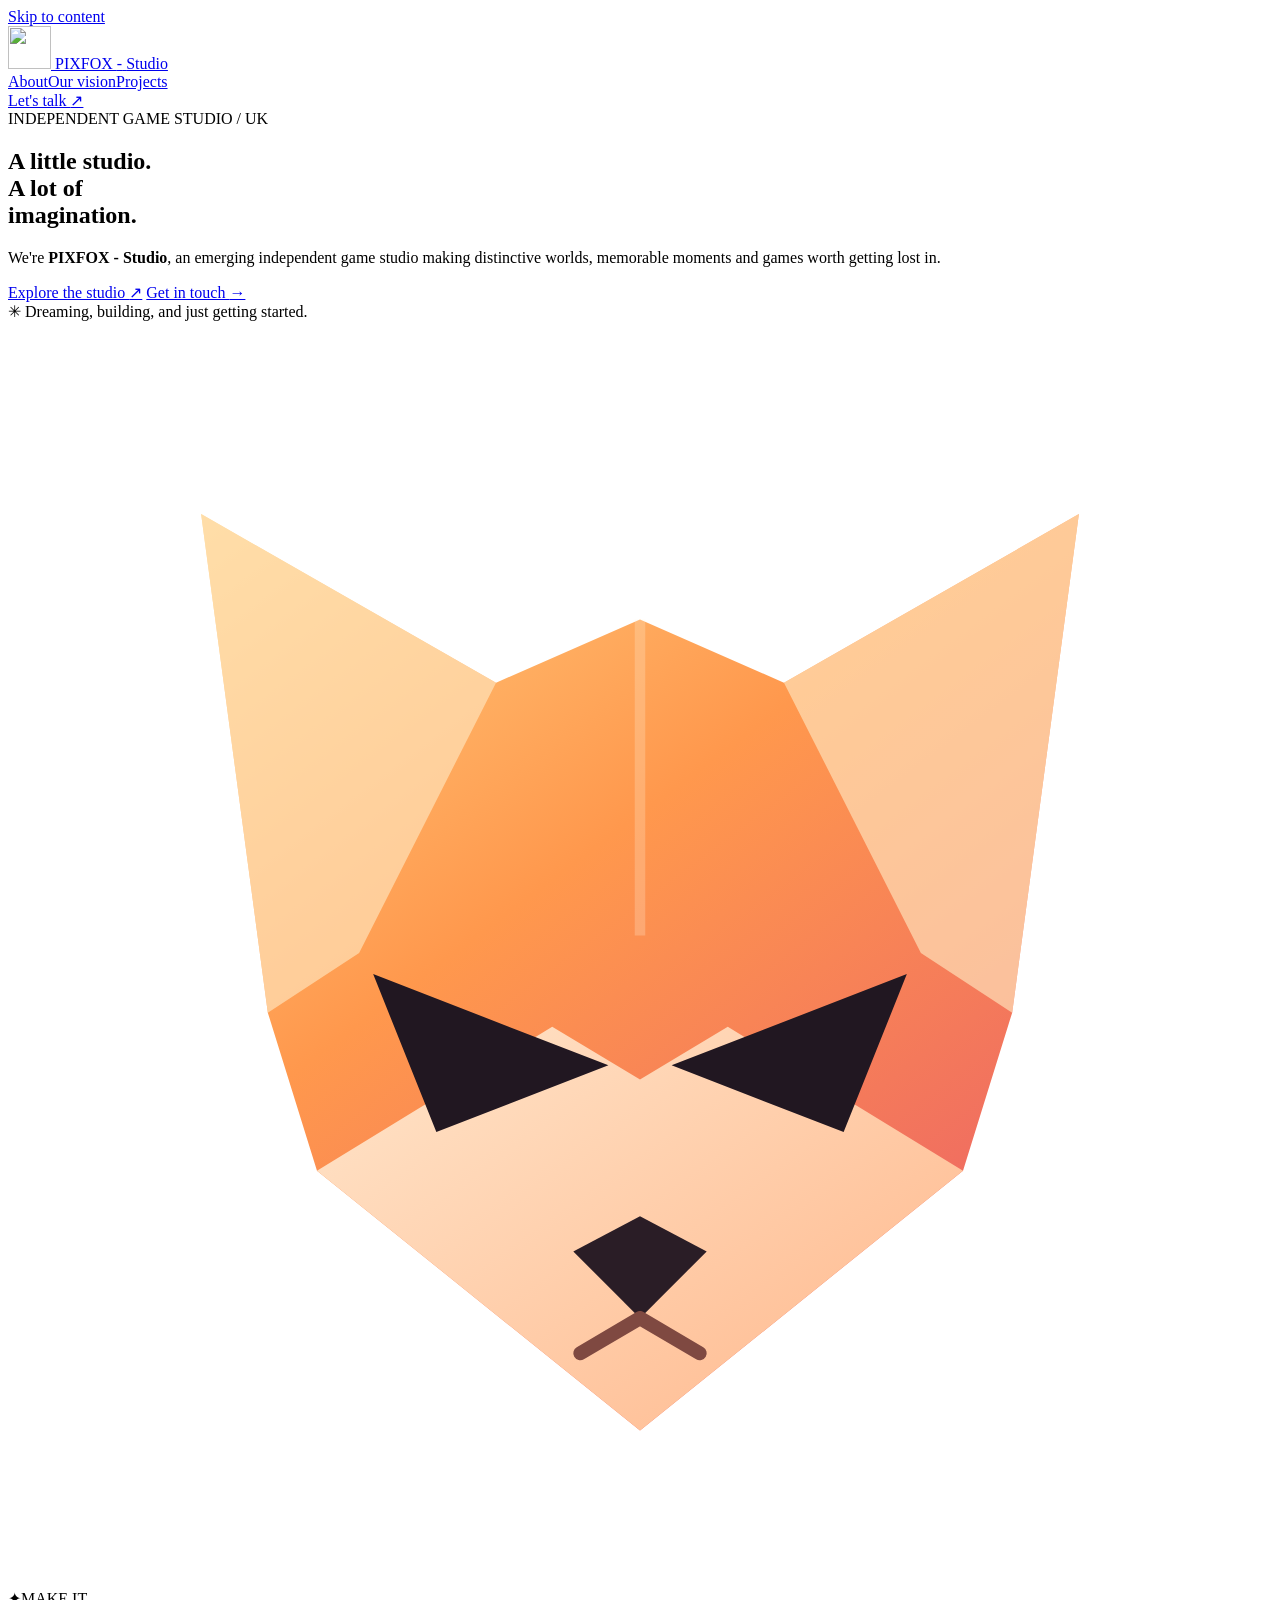
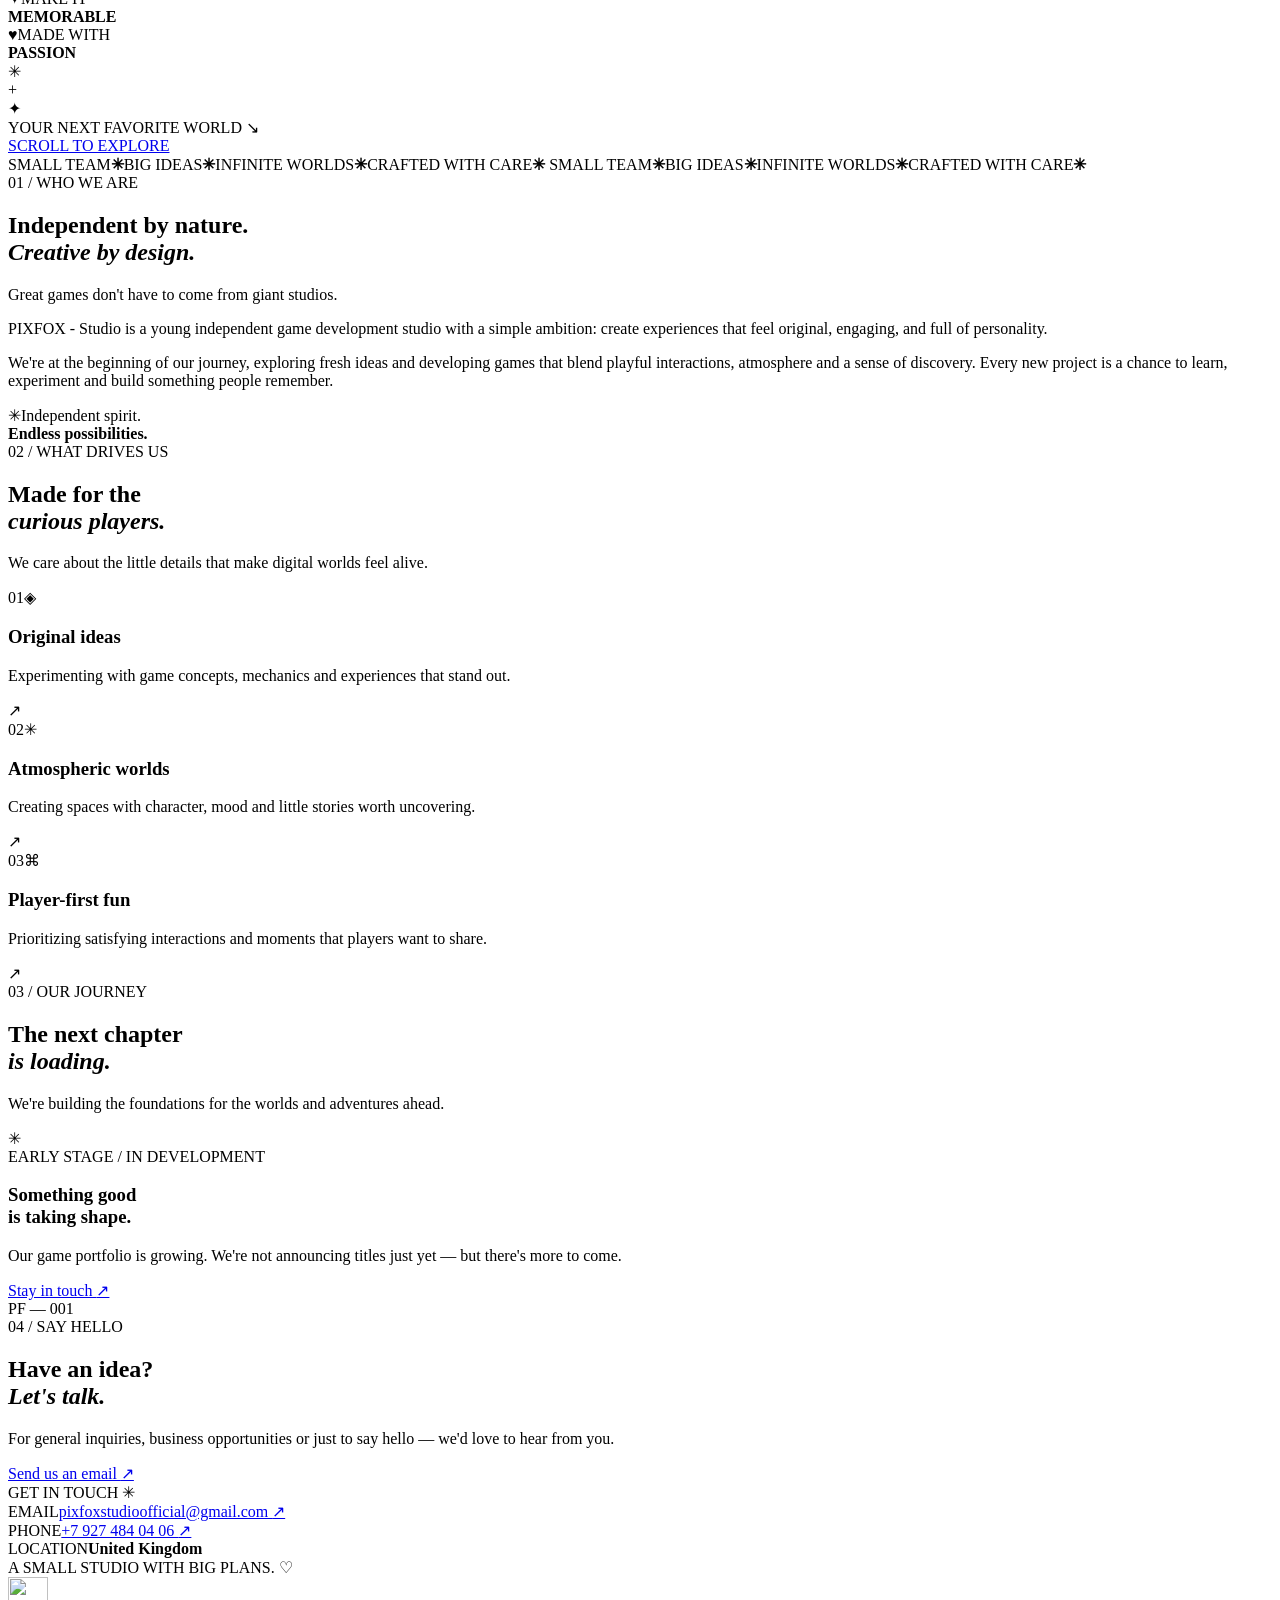
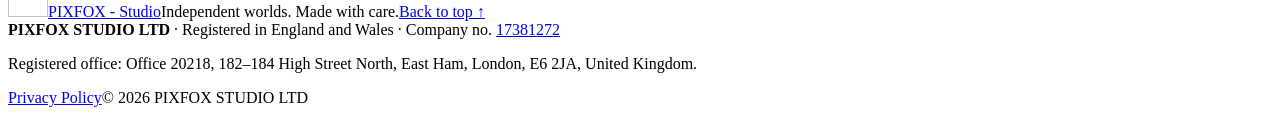
==== index.html @ 29742c7a "feat: bootstrap PIXFOX - Studio landing page" ====
<!doctype html>
<html lang="en">
<head>
  <meta charset="UTF-8">
  <meta name="viewport" content="width=device-width, initial-scale=1">
  <meta name="theme-color" content="#101017">
  <meta name="description" content="PIXFOX - Studio is an independent game development studio building atmospheric adventures, playful mechanics and memorable worlds.">
  <meta property="og:type" content="website">
  <meta property="og:title" content="PIXFOX - Studio | Independent Game Studio">
  <meta property="og:description" content="Small studio. Bold ideas. Games made with imagination.">
  <meta property="og:image" content="https://nillfrost.github.io/pixfoxstudio/assets/og-cover.svg">
  <meta property="og:url" content="https://nillfrost.github.io/pixfoxstudio/">
  <link rel="canonical" href="https://nillfrost.github.io/pixfoxstudio/">
  <link rel="icon" type="image/svg+xml" href="assets/fox-mark.svg">
  <link rel="stylesheet" href="styles.css">
  <title>PIXFOX - Studio | Independent Game Studio</title>
  <script type="application/ld+json">{"@context":"https://schema.org","@type":"Organization","name":"PIXFOX STUDIO LTD","alternateName":"PIXFOX - Studio","url":"https://nillfrost.github.io/pixfoxstudio/","email":"pixfoxstudioofficial@gmail.com","telephone":"+79274840406","address":{"@type":"PostalAddress","streetAddress":"Office 20218, 182–184 High Street North","addressLocality":"East Ham, London","postalCode":"E6 2JA","addressCountry":"GB"}}</script>
  <script src="script.js" defer></script>
</head>
<body>
  <a class="skip-link" href="#main">Skip to content</a>
  <div class="grain" aria-hidden="true"></div>
  <header class="site-header">
    <nav class="nav container" aria-label="Main navigation">
      <a class="brand" href="#home" aria-label="PIXFOX - Studio home">
        <img src="assets/fox-mark.svg" alt="" width="43" height="43">
        <span>PIXFOX <span class="brand-dash">-</span> <span class="brand-light">Studio</span></span>
      </a>
      <div class="nav-links">
        <a href="#about">About</a><a href="#what-we-do">Our vision</a><a href="#projects">Projects</a>
      </div>
      <a class="nav-contact" href="#contact">Let's talk <span aria-hidden="true">↗</span></a>
    </nav>
  </header>
  <main id="main">
    <section class="hero section container" id="home" aria-labelledby="hero-title">
      <div class="hero-copy">
        <div class="eyebrow"><span class="status-dot"></span> INDEPENDENT GAME STUDIO <span class="eyebrow-divider">/</span> UK</div>
        <h1 id="hero-title">A little studio.<br><span class="hero-accent">A lot of</span><br><span class="outline-word">imagination.</span></h1>
        <p class="hero-lead">We're <strong>PIXFOX - Studio</strong>, an emerging independent game studio making distinctive worlds, memorable moments and games worth getting lost in.</p>
        <div class="hero-actions">
          <a class="button button-primary" href="#about">Explore the studio <span aria-hidden="true">↗</span></a>
          <a class="button button-quiet" href="#contact">Get in touch <span aria-hidden="true">→</span></a>
        </div>
        <div class="hero-note"><span class="mini-spark">✳</span> Dreaming, building, and just getting started.</div>
      </div>
      <div class="hero-art" aria-label="Stylized illustration of a geometric fox and orbiting game elements" role="img">
        <div class="art-glow" aria-hidden="true"></div>
        <div class="orbit orbit-outer" aria-hidden="true"></div>
        <div class="orbit orbit-inner" aria-hidden="true"></div>
        <div class="fox-plate">
          <svg class="fox-hero" viewBox="0 0 360 360" fill="none" xmlns="http://www.w3.org/2000/svg" aria-hidden="true">
            <defs><linearGradient id="foxGradient" x1="78" y1="30" x2="291" y2="315" gradientUnits="userSpaceOnUse"><stop stop-color="#FFD383"/><stop offset=".42" stop-color="#FF984D"/><stop offset="1" stop-color="#E95A69"/></linearGradient><linearGradient id="innerFox" x1="130" y1="155" x2="243" y2="314" gradientUnits="userSpaceOnUse"><stop stop-color="#FFE8CE"/><stop offset="1" stop-color="#FFBB91"/></linearGradient></defs>
            <path d="M55 55 139 103 180 85 221 103 305 55 286 197 272 242 180 316 88 242 74 197 55 55Z" fill="url(#foxGradient)"/>
            <path d="m55 55 84 48-39 77-26 17L55 55Zm250 0-84 48 39 77 26 17 19-142Z" fill="#FFE4BC" fill-opacity=".67"/>
            <path d="m88 242 67-41 25 15 25-15 67 41-92 74-92-74Z" fill="url(#innerFox)"/>
            <path d="m104 186 67 26-49 19-18-45Zm152 0-67 26 49 19 18-45Z" fill="#211721"/>
            <path d="m161 265 19-10 19 10-19 19-19-19Z" fill="#2A1D26"/>
            <path d="m180 284-17 10m17-10 17 10" stroke="#7F4941" stroke-width="4" stroke-linecap="round"/>
            <path d="m180 85 0 90" stroke="#FFF2DB" stroke-opacity=".24" stroke-width="3"/>
          </svg>
          <div class="plate-sheen" aria-hidden="true"></div>
        </div>
        <div class="float-chip chip-one"><span class="chip-icon">✦</span><span>MAKE IT<br><strong>MEMORABLE</strong></span></div>
        <div class="float-chip chip-two"><span class="pixel-heart">♥</span><span>MADE WITH<br><strong>PASSION</strong></span></div>
        <div class="satellite satellite-one" aria-hidden="true">✳</div>
        <div class="satellite satellite-two" aria-hidden="true">+</div>
        <div class="satellite satellite-three" aria-hidden="true">✦</div>
        <div class="art-caption">YOUR NEXT FAVORITE WORLD <span>↘</span></div>
      </div>
      <a class="scroll-cue" href="#about" aria-label="Scroll to About section"><span>SCROLL TO EXPLORE</span><span class="scroll-line"></span></a>
    </section>

    <div class="ticker" aria-hidden="true"><div class="ticker-track">
      <span>SMALL TEAM</span><b>✳</b><span>BIG IDEAS</span><b>✳</b><span>INFINITE WORLDS</span><b>✳</b><span>CRAFTED WITH CARE</span><b>✳</b>
      <span>SMALL TEAM</span><b>✳</b><span>BIG IDEAS</span><b>✳</b><span>INFINITE WORLDS</span><b>✳</b><span>CRAFTED WITH CARE</span><b>✳</b>
    </div></div>

    <section class="section about container" id="about" aria-labelledby="about-title">
      <div class="section-tag" data-reveal><span>01 / WHO WE ARE</span><i></i></div>
      <div class="about-layout">
        <h2 class="section-heading" id="about-title" data-reveal>Independent by nature.<br><em>Creative by design.</em></h2>
        <div class="about-body" data-reveal>
          <p class="lead-paragraph">Great games don't have to come from giant studios.</p>
          <p>PIXFOX - Studio is a young independent game development studio with a simple ambition: create experiences that feel original, engaging, and full of personality.</p>
          <p>We're at the beginning of our journey, exploring fresh ideas and developing games that blend playful interactions, atmosphere and a sense of discovery. Every new project is a chance to learn, experiment and build something people remember.</p>
          <div class="about-signature"><span class="signature-star">✳</span><span>Independent spirit.<br><strong>Endless possibilities.</strong></span></div>
        </div>
      </div>
    </section>

    <section class="section capabilities" id="what-we-do" aria-labelledby="capabilities-title">
      <div class="container">
        <div class="section-tag" data-reveal><span>02 / WHAT DRIVES US</span><i></i></div>
        <div class="section-intro" data-reveal><h2 class="section-heading" id="capabilities-title">Made for the<br><em>curious players.</em></h2><p>We care about the little details that make digital worlds feel alive.</p></div>
        <div class="feature-grid">
          <article class="feature-card" data-reveal><div class="feature-top"><span>01</span><span class="feature-glyph" aria-hidden="true">◈</span></div><h3>Original ideas</h3><p>Experimenting with game concepts, mechanics and experiences that stand out.</p><span class="feature-arrow" aria-hidden="true">↗</span></article>
          <article class="feature-card" data-reveal><div class="feature-top"><span>02</span><span class="feature-glyph" aria-hidden="true">✳</span></div><h3>Atmospheric worlds</h3><p>Creating spaces with character, mood and little stories worth uncovering.</p><span class="feature-arrow" aria-hidden="true">↗</span></article>
          <article class="feature-card" data-reveal><div class="feature-top"><span>03</span><span class="feature-glyph" aria-hidden="true">⌘</span></div><h3>Player-first fun</h3><p>Prioritizing satisfying interactions and moments that players want to share.</p><span class="feature-arrow" aria-hidden="true">↗</span></article>
        </div>
      </div>
    </section>

    <section class="section projects container" id="projects" aria-labelledby="projects-title">
      <div class="section-tag" data-reveal><span>03 / OUR JOURNEY</span><i></i></div>
      <div class="section-intro projects-intro" data-reveal><h2 class="section-heading" id="projects-title">The next chapter<br><em>is loading.</em></h2><p>We're building the foundations for the worlds and adventures ahead.</p></div>
      <div class="project-panel" data-reveal>
        <div class="project-background" aria-hidden="true"><span class="ring ring-a"></span><span class="ring ring-b"></span><span class="ring ring-c"></span><span class="project-star">✳</span></div>
        <div class="project-content"><span class="project-badge"><span class="status-dot"></span> EARLY STAGE / IN DEVELOPMENT</span><h3>Something good<br>is taking shape.</h3><p>Our game portfolio is growing. We're not announcing titles just yet — but there's more to come.</p><a href="mailto:pixfoxstudioofficial@gmail.com?subject=Hello%20PIXFOX%20-%20Studio">Stay in touch <span aria-hidden="true">↗</span></a></div>
        <span class="project-index">PF — 001</span>
      </div>
    </section>

    <section class="section contact-section" id="contact" aria-labelledby="contact-title">
      <div class="container contact-wrap">
        <div class="contact-copy" data-reveal><div class="section-tag"><span>04 / SAY HELLO</span><i></i></div><h2 class="section-heading" id="contact-title">Have an idea?<br><em>Let's talk.</em></h2><p>For general inquiries, business opportunities or just to say hello — we'd love to hear from you.</p><a class="button button-primary" href="mailto:pixfoxstudioofficial@gmail.com?subject=Hello%20PIXFOX%20-%20Studio">Send us an email <span aria-hidden="true">↗</span></a></div>
        <div class="contact-card" data-reveal><span class="contact-card-top">GET IN TOUCH <span>✳</span></span><div class="contact-line"><span>EMAIL</span><a href="mailto:pixfoxstudioofficial@gmail.com">pixfoxstudioofficial@gmail.com <span aria-hidden="true">↗</span></a></div><div class="contact-line"><span>PHONE</span><a href="tel:+79274840406">+7 927 484 04 06 <span aria-hidden="true">↗</span></a></div><div class="contact-line"><span>LOCATION</span><strong>United Kingdom</strong></div><div class="contact-card-bottom">A SMALL STUDIO WITH BIG PLANS. <span aria-hidden="true">♡</span></div></div>
      </div>
    </section>
  </main>
  <footer class="site-footer">
    <div class="container">
      <div class="footer-main"><a class="brand" href="#home" aria-label="PIXFOX - Studio, back to top"><img src="assets/fox-mark.svg" alt="" width="40" height="40"><span>PIXFOX <span class="brand-dash">-</span> <span class="brand-light">Studio</span></span></a><span>Independent worlds. Made with care.</span><a class="to-top" href="#home">Back to top ↑</a></div>
      <div class="footer-legal"><div><strong>PIXFOX STUDIO LTD</strong> · Registered in England and Wales · Company no. <a href="https://find-and-update.company-information.service.gov.uk/company/17381272" target="_blank" rel="noopener noreferrer">17381272</a><p>Registered office: Office 20218, 182–184 High Street North, East Ham, London, E6 2JA, United Kingdom.</p></div><div class="footer-legal-right"><a href="privacy.html">Privacy Policy</a><span>© <span id="year">2026</span> PIXFOX STUDIO LTD</span></div></div>
    </div>
  </footer>
</body>
</html>
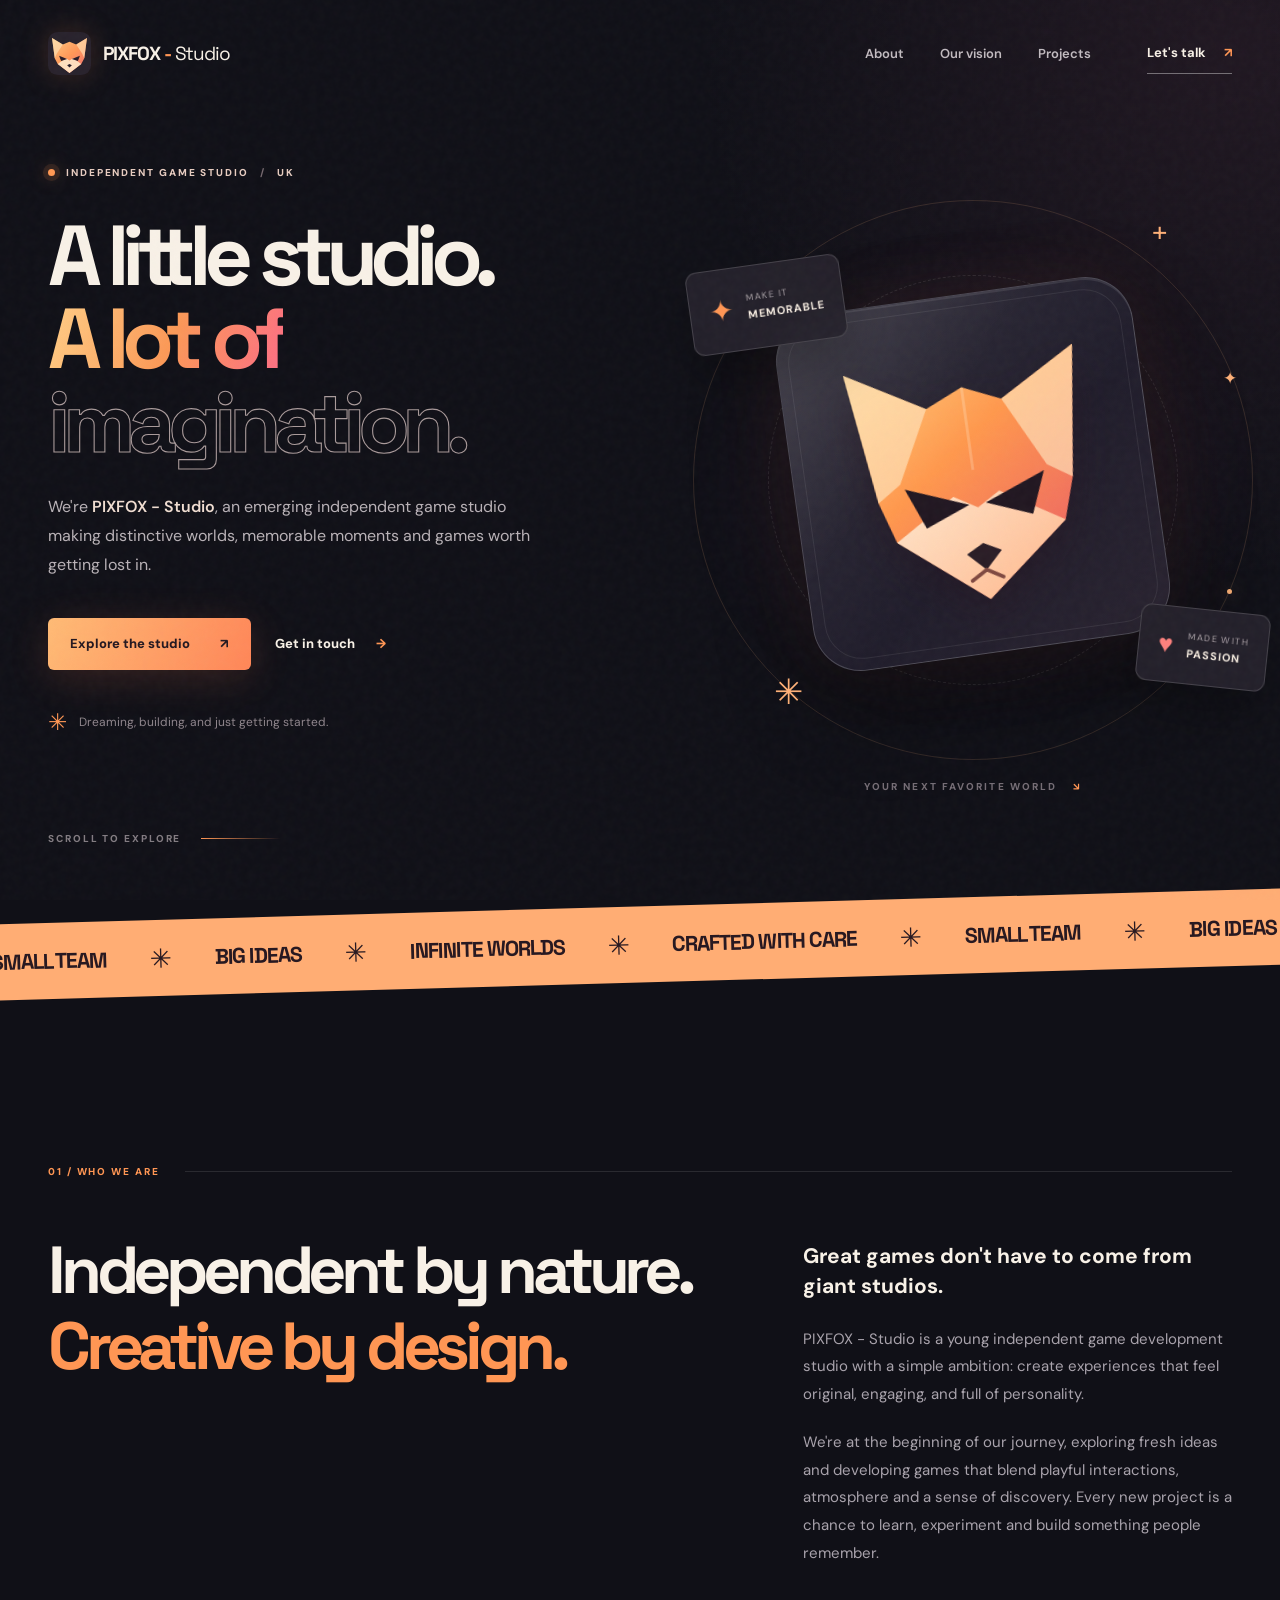
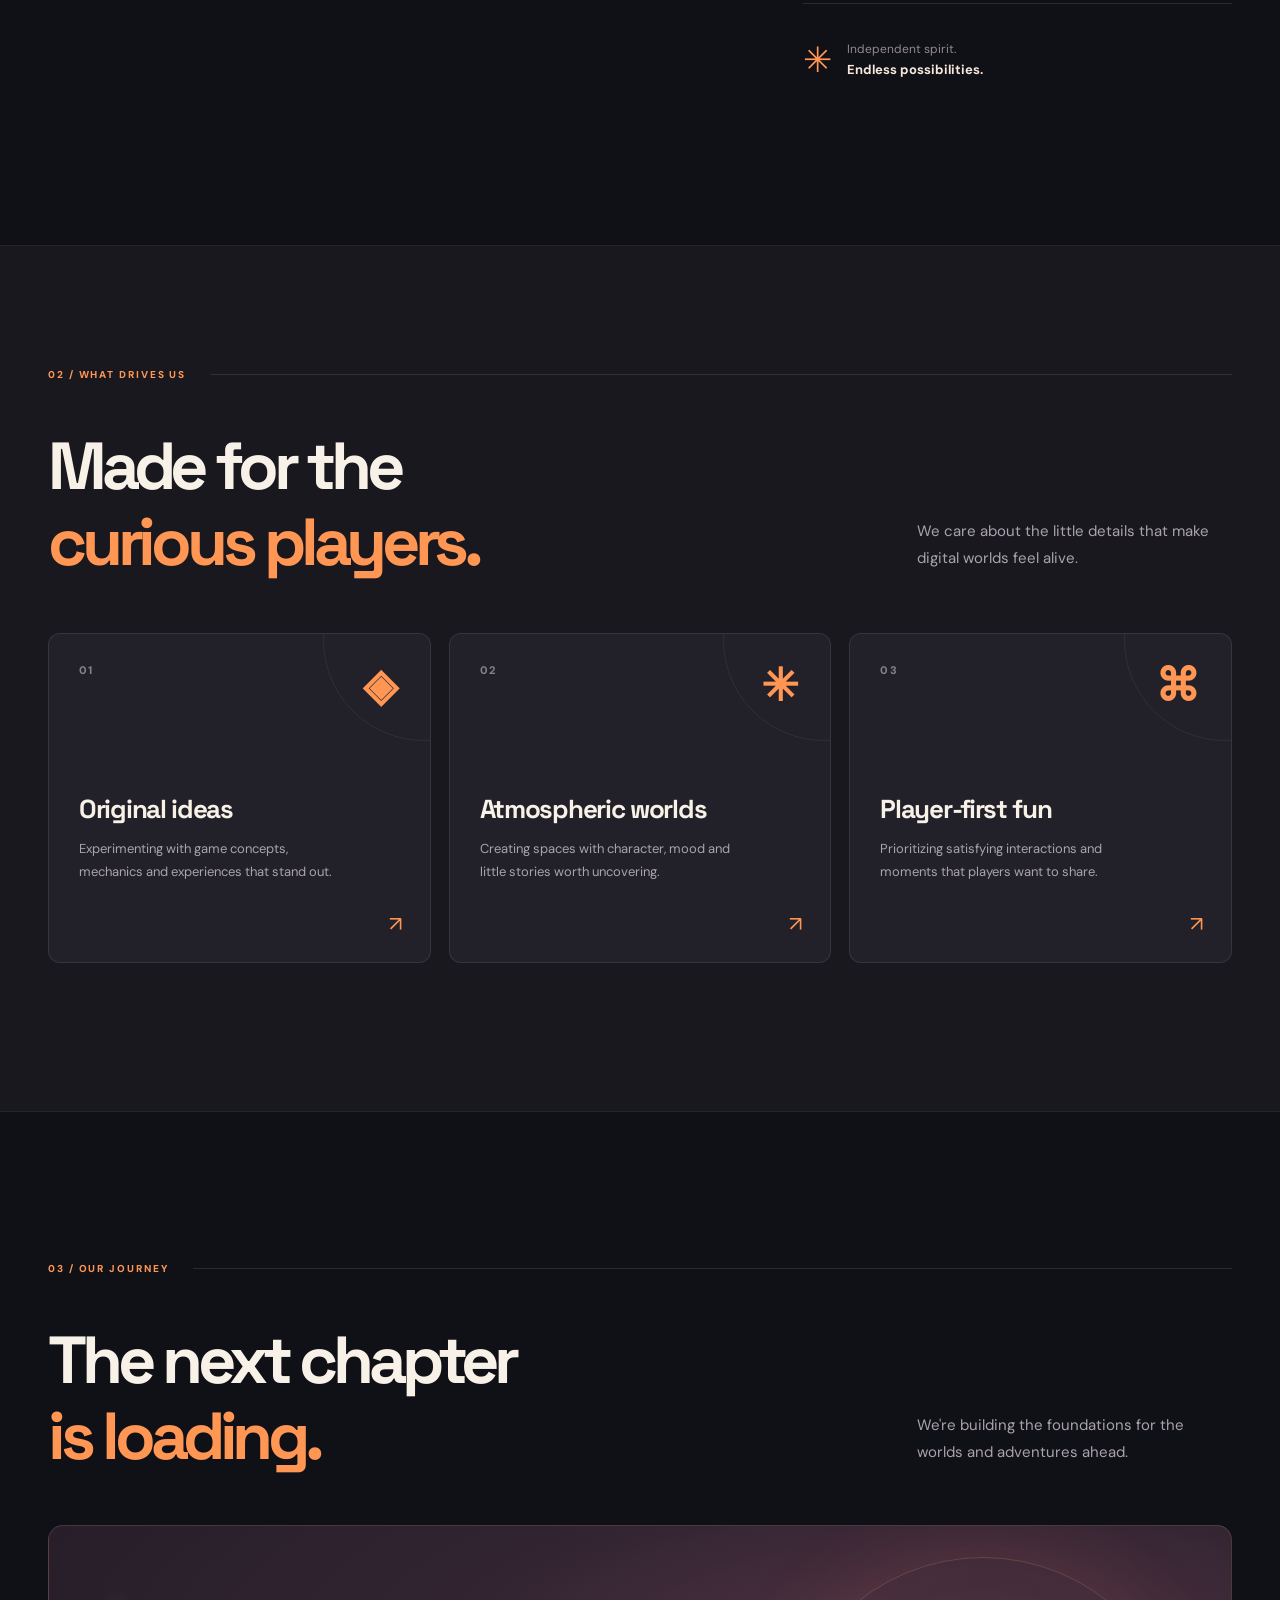
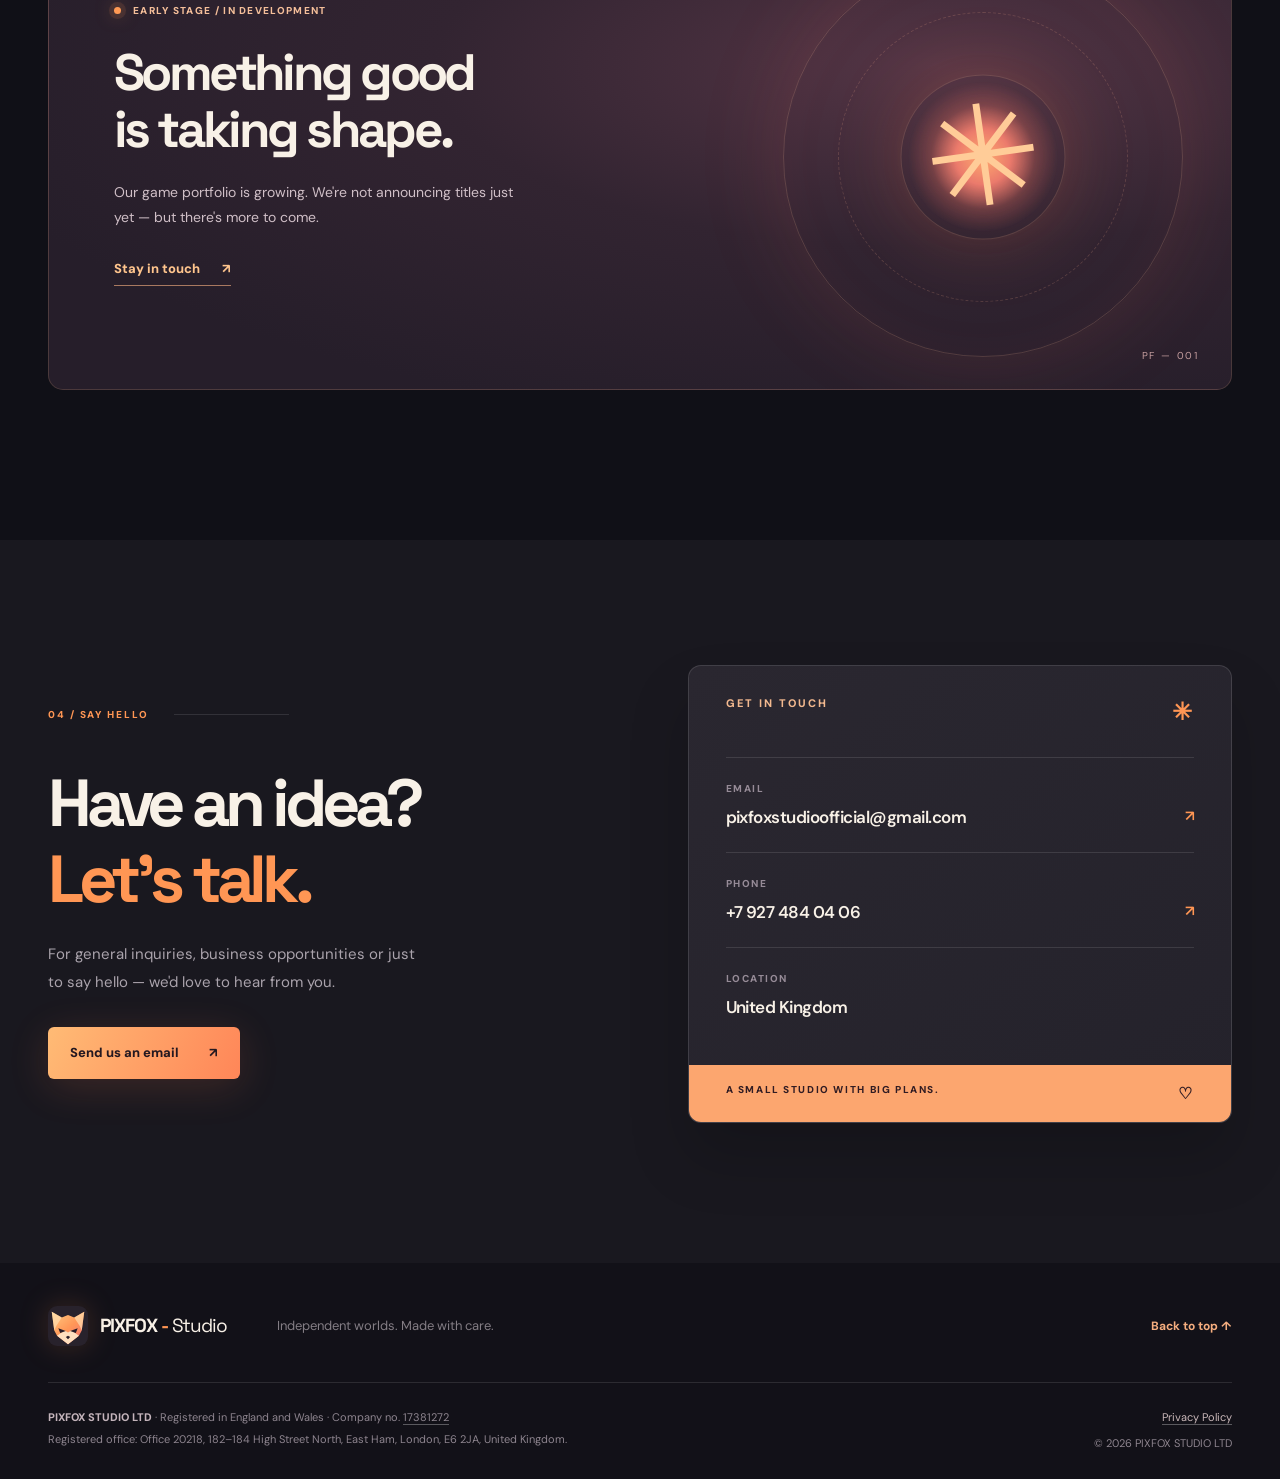
==== commit 12cfc7d0: "chore: prepare PIXFOX - Studio Pages organization domain" ====
--- a/index.html
+++ b/index.html
@@ -8,13 +8,13 @@
   <meta property="og:type" content="website">
   <meta property="og:title" content="PIXFOX - Studio | Independent Game Studio">
   <meta property="og:description" content="Small studio. Bold ideas. Games made with imagination.">
-  <meta property="og:image" content="https://nillfrost.github.io/pixfoxstudio/assets/og-cover.svg">
-  <meta property="og:url" content="https://nillfrost.github.io/pixfoxstudio/">
-  <link rel="canonical" href="https://nillfrost.github.io/pixfoxstudio/">
+  <meta property="og:image" content="https://pixfoxstudio.github.io/assets/og-cover.svg">
+  <meta property="og:url" content="https://pixfoxstudio.github.io/">
+  <link rel="canonical" href="https://pixfoxstudio.github.io/">
   <link rel="icon" type="image/svg+xml" href="assets/fox-mark.svg">
   <link rel="stylesheet" href="styles.css">
   <title>PIXFOX - Studio | Independent Game Studio</title>
-  <script type="application/ld+json">{"@context":"https://schema.org","@type":"Organization","name":"PIXFOX STUDIO LTD","alternateName":"PIXFOX - Studio","url":"https://nillfrost.github.io/pixfoxstudio/","email":"pixfoxstudioofficial@gmail.com","telephone":"+79274840406","address":{"@type":"PostalAddress","streetAddress":"Office 20218, 182–184 High Street North","addressLocality":"East Ham, London","postalCode":"E6 2JA","addressCountry":"GB"}}</script>
+  <script type="application/ld+json">{"@context":"https://schema.org","@type":"Organization","name":"PIXFOX STUDIO LTD","alternateName":"PIXFOX - Studio","url":"https://pixfoxstudio.github.io/","email":"pixfoxstudioofficial@gmail.com","telephone":"+79274840406","address":{"@type":"PostalAddress","streetAddress":"Office 20218, 182–184 High Street North","addressLocality":"East Ham, London","postalCode":"E6 2JA","addressCountry":"GB"}}</script>
   <script src="script.js" defer></script>
 </head>
 <body>
--- a/styles.css
+++ b/styles.css
@@ -0,0 +1,8 @@
+@import url('https://fonts.googleapis.com/css2?family=DM+Sans:wght@400;500;600;700;800&family=Space+Grotesk:wght@400;500;600;700&display=swap');
+:root{color-scheme:dark;--bg:#101017;--bg-soft:#17171e;--card:#1d1d25;--white:#f8f1e7;--muted:#aaa6ac;--line:rgba(255,255,255,.11);--orange:#ff9654;--coral:#f97768;--cream:#f7d9b7;--font-body:'DM Sans',Arial,sans-serif;--font-display:'Space Grotesk',Arial,sans-serif}
+*{box-sizing:border-box}html{scroll-behavior:smooth;scroll-padding-top:100px}body{margin:0;background:var(--bg);color:var(--white);font-family:var(--font-body);-webkit-font-smoothing:antialiased;overflow-x:hidden}body::before{content:"";position:absolute;top:-500px;right:-500px;width:1100px;height:1100px;pointer-events:none;background:radial-gradient(circle,rgba(102,55,78,.19),transparent 68%);z-index:-1}a{color:inherit;text-decoration:none}button,a{-webkit-tap-highlight-color:transparent}a:focus-visible{outline:2px solid var(--orange);outline-offset:5px}::selection{background:var(--orange);color:#1a1320}.container{width:min(1200px,calc(100% - 96px));margin-inline:auto}.section{position:relative}.skip-link{position:absolute;z-index:90;top:-60px;left:20px;padding:12px 18px;background:var(--orange);color:#17171e}.skip-link:focus{top:12px}.grain{position:fixed;inset:0;z-index:50;pointer-events:none;opacity:.13;background-image:url("data:image/svg+xml,%3Csvg viewBox='0 0 160 160' xmlns='http://www.w3.org/2000/svg'%3E%3Cfilter id='n'%3E%3CfeTurbulence type='fractalNoise' baseFrequency='.74' numOctaves='3' stitchTiles='stitch'/%3E%3C/filter%3E%3Cpath filter='url(%23n)' opacity='.22' d='M0 0h160v160H0z'/%3E%3C/svg%3E")}.site-header{position:absolute;z-index:20;inset:0 0 auto;height:106px}.nav{height:100%;display:flex;align-items:center;justify-content:space-between;gap:24px}.brand{display:inline-flex;align-items:center;gap:12px;white-space:nowrap;font-family:var(--font-display);font-size:19px;font-weight:700;letter-spacing:-.055em}.brand img{display:block;filter:drop-shadow(0 0 14px rgba(255,136,79,.18));transition:transform .25s}.brand:hover img{transform:rotate(-12deg) scale(1.08)}.brand-dash{color:var(--orange)}.brand-light{font-weight:400;letter-spacing:-.06em}.nav-links{display:flex;gap:36px;margin-left:auto;margin-right:32px}.nav-links a{font-size:13px;font-weight:600;color:#c2bbc0;transition:color .2s}.nav-links a:hover{color:var(--white)}.nav-contact{font-size:13px;font-weight:700;padding:12px 0;border-bottom:1px solid rgba(255,255,255,.38)}.nav-contact span{color:var(--orange);margin-left:15px}.hero{min-height:825px;padding-top:160px;padding-bottom:100px;display:grid;grid-template-columns:1.05fr .95fr;align-items:center;gap:10px}.hero-copy{position:relative;z-index:2;padding-bottom:64px}.eyebrow{display:inline-flex;align-items:center;gap:11px;letter-spacing:.19em;font-weight:800;font-size:10px;color:#e8cdc1}.status-dot{display:inline-block;flex:none;width:7px;height:7px;border-radius:50%;background:#ff9954;box-shadow:0 0 0 5px rgba(255,153,84,.11),0 0 18px rgba(255,153,84,.65);animation:pulse 2.6s infinite}.eyebrow-divider{color:#776a70}.hero h1{font-family:var(--font-display);font-size:clamp(58px,6.65vw,104px);font-weight:700;letter-spacing:-.093em;line-height:.98;margin:33px 0 29px}.hero-accent{background:linear-gradient(110deg,#ffcb83 6%,#fb9957 52%,#fc7280 93%);color:transparent;background-clip:text;-webkit-background-clip:text}.outline-word{color:transparent;-webkit-text-stroke:1.1px #a99a9a;paint-order:stroke fill}.hero-lead{max-width:490px;color:#b9b2b7;font-size:16px;line-height:1.8;margin:0}.hero-lead strong{color:#f1ded2;font-weight:600}.hero-actions{display:flex;align-items:center;gap:22px;margin-top:38px;flex-wrap:wrap}.button{min-height:52px;display:inline-flex;align-items:center;justify-content:center;gap:30px;padding:0 22px;border-radius:6px;font-size:13px;font-weight:800;transition:transform .22s,box-shadow .22s,background .22s}.button:hover{transform:translateY(-3px)}.button-primary{background:linear-gradient(115deg,#ffbb75,#ff8658);color:#241820;box-shadow:0 8px 40px rgba(255,125,75,.16)}.button-primary:hover{box-shadow:0 12px 45px rgba(255,125,75,.27)}.button-quiet{padding:0 2px;color:var(--white);gap:21px}.button-quiet span{color:var(--orange)}.hero-note{margin-top:37px;display:flex;align-items:center;gap:12px;color:#8f858c;font-size:12px}.mini-spark{color:var(--orange);font-size:23px}.hero-art{height:610px;position:relative;isolation:isolate;transform:translateX(20px)}.art-glow{position:absolute;z-index:-2;inset:14% 4%;background:radial-gradient(ellipse,rgba(255,109,69,.18),rgba(126,63,111,.08) 48%,transparent 74%);filter:blur(24px)}.orbit{position:absolute;top:50%;left:50%;border:1px solid rgba(255,181,126,.14);border-radius:50%;translate:-50% -50%;pointer-events:none}.orbit-outer{width:560px;height:560px;animation:slow-spin 45s linear infinite}.orbit-inner{width:410px;height:410px;border-style:dashed;border-color:rgba(255,255,255,.10);animation:slow-spin 90s linear infinite reverse}.orbit-outer::before,.orbit-outer::after{content:"";position:absolute;width:8px;height:8px;background:#f7ad74;box-shadow:0 0 18px rgba(247,173,116,.65);border-radius:50%}.orbit-outer::before{top:80px;left:90px}.orbit-outer::after{right:20px;bottom:165px;width:5px;height:5px}.fox-plate{position:absolute;width:360px;height:360px;left:50%;top:49%;translate:-50% -50%;border-radius:48px;display:grid;place-items:center;background:linear-gradient(139deg,#34313d,#201d2b 58%,#292330);border:1px solid rgba(255,255,255,.18);box-shadow:inset 0 2px 0 rgba(255,255,255,.09),0 36px 90px rgba(0,0,0,.37),0 0 75px rgba(255,124,78,.08);transform:rotate(-8deg);animation:fox-bob 7s ease-in-out infinite}.fox-plate::before{content:"";position:absolute;inset:11px;border-radius:38px;border:1px solid rgba(255,255,255,.08)}.fox-hero{width:93%;position:relative;z-index:1;filter:drop-shadow(0 17px 19px rgba(39,18,29,.36))}.plate-sheen{position:absolute;inset:0;background:linear-gradient(135deg,rgba(255,255,255,.10),transparent 38%);border-radius:inherit}.float-chip{position:absolute;display:flex;align-items:center;gap:13px;padding:15px 19px;background:rgba(37,33,43,.94);border:1px solid rgba(255,255,255,.15);border-radius:11px;box-shadow:0 24px 50px rgba(0,0,0,.27);font-size:9px;color:#a9a0a7;letter-spacing:.16em;line-height:1.8;backdrop-filter:blur(12px)}.float-chip strong{color:#faf0e4;font-size:11px;letter-spacing:.09em}.chip-icon{font-size:29px;color:var(--orange)}.chip-one{left:-5px;top:88px;transform:rotate(-8deg);animation:chip-float 5.5s ease-in-out infinite}.chip-two{right:-16px;bottom:99px;transform:rotate(6deg);animation:chip-float 6s ease-in-out infinite reverse}.pixel-heart{font-size:25px;color:#fd817d}.satellite{position:absolute;color:#feb077}.satellite-one{left:80px;bottom:70px;font-size:35px;animation:slow-spin 14s linear infinite}.satellite-two{right:85px;top:38px;font-size:28px}.satellite-three{right:15px;top:192px;font-size:17px}.art-caption{position:absolute;bottom:-8px;left:50%;translate:-50% 0;white-space:nowrap;color:#756d75;font-size:10px;letter-spacing:.21em;font-weight:800}.art-caption span{color:var(--orange);margin-left:12px}.scroll-cue{position:absolute;left:0;bottom:56px;display:flex;align-items:center;gap:20px;color:#837c82;font-size:10px;letter-spacing:.19em;font-weight:800}.scroll-line{display:block;width:80px;height:1px;background:linear-gradient(90deg,var(--orange),transparent)}.ticker{overflow:hidden;background:#ffad74;color:#281921;height:75px;display:flex;align-items:center;transform:rotate(-1.6deg) scale(1.015);position:relative;z-index:3;margin:6px 0 25px}.ticker-track{display:flex;align-items:center;flex:none;gap:42px;white-space:nowrap;animation:marquee 33s linear infinite}.ticker span{font-family:var(--font-display);font-weight:700;font-size:21px;letter-spacing:-.055em}.ticker b{font-size:26px;font-weight:400}.about{padding-top:158px;padding-bottom:155px}.section-tag{display:flex;align-items:center;gap:25px;font-size:10px;color:var(--orange);font-weight:800;letter-spacing:.19em}.section-tag i{display:block;flex:1;height:1px;background:var(--line)}.about-layout{display:grid;grid-template-columns:1fr .65fr;gap:95px;padding-top:55px}.section-heading{font-family:var(--font-display);font-size:clamp(43px,5.2vw,75px);font-weight:700;letter-spacing:-.078em;line-height:1.14;margin:0}.section-heading em{font-style:normal;color:var(--orange)}.about-body{max-width:435px;padding-top:8px}.about-body p{font-size:15px;color:#a9a3ac;line-height:1.85;margin:0 0 20px}.about-body .lead-paragraph{font-size:21px;color:var(--white);font-weight:700;line-height:1.45;margin-bottom:24px}.about-signature{display:flex;align-items:center;gap:15px;border-top:1px solid var(--line);padding-top:27px;margin-top:35px;font-size:12px;line-height:1.7;color:#918a92}.about-signature strong{font-size:13px;color:#f7e8db}.signature-star{color:var(--orange);font-size:35px}.capabilities{background:#19181f;padding:122px 0 148px;border-block:1px solid rgba(255,255,255,.05)}.section-intro{display:flex;align-items:end;justify-content:space-between;gap:40px;margin:48px 0 52px}.section-intro p{max-width:315px;margin:0 0 9px;color:#aaa3ac;font-size:15px;line-height:1.8}.feature-grid{display:grid;grid-template-columns:repeat(3,1fr);gap:18px}.feature-card{position:relative;min-height:330px;padding:29px 30px;background:#222129;border:1px solid rgba(255,255,255,.09);border-radius:12px;overflow:hidden;transition:transform .25s,border-color .25s,background .25s}.feature-card:hover{transform:translateY(-8px);border-color:rgba(255,160,106,.35);background:#27242c}.feature-card::before{content:"";position:absolute;width:200px;height:200px;right:-95px;top:-95px;border:1px solid rgba(255,169,108,.09);border-radius:50%}.feature-top{display:flex;align-items:start;justify-content:space-between;font-size:11px;color:#888089;font-weight:800;letter-spacing:.12em}.feature-glyph{font-size:45px;line-height:1;color:var(--orange)}.feature-card h3{font-family:var(--font-display);font-size:26px;letter-spacing:-.05em;margin:84px 0 12px}.feature-card p{font-size:13px;color:#aaa3ac;line-height:1.75;max-width:255px;margin:0}.feature-arrow{position:absolute;right:28px;bottom:24px;color:var(--orange);font-size:21px}.projects{padding-top:150px;padding-bottom:150px}.projects-intro{margin-bottom:50px}.project-panel{position:relative;overflow:hidden;min-height:465px;border-radius:15px;background:radial-gradient(ellipse at 75% 30%,#543545 0%,#322431 40%,#261e2a 80%);border:1px solid rgba(255,190,144,.16)}.project-content{position:relative;z-index:2;width:min(540px,90%);padding:72px 65px}.project-badge{display:inline-flex;align-items:center;gap:12px;font-size:10px;color:#f5bf9a;font-weight:800;letter-spacing:.13em}.project-content h3{font-family:var(--font-display);font-size:clamp(39px,4vw,59px);letter-spacing:-.07em;line-height:1.12;margin:25px 0 22px}.project-content p{color:#d0bfc7;line-height:1.8;font-size:14px;margin:0 0 26px}.project-content>a{display:inline-flex;gap:22px;align-items:center;border-bottom:1px solid rgba(255,182,132,.6);padding-bottom:8px;color:#ffc58d;font-size:13px;font-weight:800}.project-background{position:absolute;inset:0;pointer-events:none}.ring{position:absolute;aspect-ratio:1;border-radius:50%;border:1px solid rgba(255,180,143,.19);top:50%;left:79%;translate:-50% -50%}.ring-a{width:400px;box-shadow:0 0 90px rgba(244,109,101,.13),inset 0 0 50px rgba(244,109,101,.04)}.ring-b{width:290px;border-style:dashed;animation:slow-spin 40s linear infinite}.ring-c{width:165px;background:radial-gradient(circle,#ffb477 0%,#e87971 24%,rgba(237,111,104,.25) 45%,transparent 65%);filter:blur(.5px);box-shadow:0 0 72px rgba(255,128,92,.22)}.project-star{position:absolute;left:79%;top:50%;translate:-50% -50%;font-size:140px;color:#ffcc98;transform:rotate(-8deg);text-shadow:0 0 50px rgba(255,134,79,.5)}.project-index{position:absolute;right:32px;bottom:27px;font-size:10px;color:#c69e9f;letter-spacing:.18em}.contact-section{padding:125px 0 140px;background:#19181f}.contact-wrap{display:grid;grid-template-columns:1fr 1fr;gap:95px;align-items:center}.contact-copy .section-tag i{max-width:115px}.contact-copy h2{margin:45px 0 23px}.contact-copy>p{max-width:385px;color:#aaa3ac;font-size:15px;line-height:1.85;margin:0 0 30px}.contact-card{padding:30px 37px 0;background:linear-gradient(145deg,#2a2730,#24222b);border:1px solid rgba(255,255,255,.12);border-radius:13px;box-shadow:0 35px 60px rgba(0,0,0,.17)}.contact-card-top{display:flex;justify-content:space-between;padding-bottom:30px;font-size:11px;font-weight:800;letter-spacing:.19em;color:#f3b98f}.contact-card-top span{font-size:24px;color:var(--orange)}.contact-line{padding:24px 0;border-top:1px solid var(--line);display:flex;flex-direction:column;gap:11px}.contact-line>span{font-size:10px;color:#968b97;font-weight:800;letter-spacing:.15em}.contact-line a,.contact-line strong{font-size:17px;letter-spacing:-.03em;font-weight:600;overflow-wrap:anywhere}.contact-line a{display:flex;justify-content:space-between;gap:10px;transition:color .2s}.contact-line a:hover{color:var(--orange)}.contact-line a span{font-size:15px;color:var(--orange)}.contact-card-bottom{display:flex;justify-content:space-between;margin-top:23px;margin-inline:-37px;padding:18px 37px;background:#fca66f;color:#311c23;border-radius:0 0 12px 12px;font-size:10px;font-weight:800;letter-spacing:.16em}.contact-card-bottom span{font-size:16px}.site-footer{background:#121118;padding:43px 0 25px}.footer-main{display:flex;align-items:center;gap:30px;padding-bottom:36px}.footer-main>span{margin-left:20px;font-size:13px;color:#837d84}.to-top{margin-left:auto;font-size:12px;font-weight:700;color:#f5ae7f}.footer-legal{display:flex;justify-content:space-between;gap:25px;padding-top:25px;border-top:1px solid var(--line);color:#8e858f;font-size:11px;line-height:1.8}.footer-legal strong{color:#c4b4bb;font-weight:800}.footer-legal a{text-decoration:underline;text-decoration-color:rgba(255,255,255,.3);text-underline-offset:3px}.footer-legal a:hover{color:var(--orange)}.footer-legal p{margin:3px 0}.footer-legal-right{display:flex;align-items:flex-end;flex-direction:column;white-space:nowrap;gap:7px}.footer-legal-right a{color:#cbb9ba}.legal-page{padding:170px 0 110px;min-height:75vh}.legal-page h1{font-family:var(--font-display);font-size:clamp(47px,6vw,75px);letter-spacing:-.07em;line-height:1.1;margin:30px 0}.legal-article{max-width:790px;color:#b9adb6;line-height:1.8;font-size:15px}.legal-article h2{color:#f7e7dc;font-family:var(--font-display);font-size:23px;margin:39px 0 10px}.legal-article a{color:var(--orange);text-decoration:underline}.legal-article p{margin:0 0 17px}.legal-back{display:inline-block;margin-top:25px;color:var(--orange);font-weight:700}.reveal-ready [data-reveal]{opacity:0;transform:translateY(28px);transition:opacity .75s ease,transform .75s cubic-bezier(.2,.7,.2,1)}.reveal-ready [data-reveal].is-visible{opacity:1;transform:translateY(0)}
+@keyframes slow-spin{to{rotate:360deg}}@keyframes fox-bob{0%,100%{transform:rotate(-8deg) translateY(0)}50%{transform:rotate(-6deg) translateY(-13px)}}@keyframes chip-float{0%,100%{translate:0 0}50%{translate:0 -13px}}@keyframes pulse{50%{box-shadow:0 0 0 7px rgba(255,153,84,.04),0 0 26px rgba(255,153,84,.8)}}@keyframes marquee{to{transform:translateX(-50%)}}
+@media(max-width:1100px){.hero h1{font-size:clamp(55px,6vw,84px)}.hero-art{transform:scale(.82) translateX(0)}.about-layout,.contact-wrap{gap:55px}.feature-card{padding:25px}.feature-card h3{font-size:24px}}
+@media(max-width:800px){.container{width:min(100% - 48px,650px)}.site-header{height:85px}.nav-links{display:none}.nav-contact{margin-left:auto}.hero{display:flex;flex-direction:column;align-items:stretch;padding-top:145px;padding-bottom:80px;min-height:auto}.hero-copy{padding-bottom:0}.hero h1{font-size:clamp(56px,10.4vw,88px)}.hero-lead{max-width:580px}.hero-art{height:490px;width:min(100%,560px);margin:0 auto;transform:scale(.86)}.scroll-cue{bottom:43px}.ticker{height:65px}.ticker span{font-size:18px}.about{padding-block:100px}.about-layout{grid-template-columns:1fr;gap:28px;padding-top:40px}.about-body{max-width:100%}.capabilities{padding-block:94px}.feature-grid{grid-template-columns:1fr;gap:13px}.feature-card{min-height:230px}.feature-card h3{margin-top:48px}.section-intro{align-items:start;flex-direction:column;gap:17px}.projects{padding-block:105px}.contact-section{padding-block:95px}.contact-wrap{grid-template-columns:1fr;gap:55px}.contact-card{max-width:610px}.footer-main>span{display:none}}
+@media(max-width:520px){.container{width:calc(100% - 38px)}.brand{font-size:16px;gap:9px}.brand img{width:36px;height:36px}.nav-contact{font-size:11px}.nav-contact span{margin-left:7px}.hero{padding-top:140px;padding-bottom:65px}.eyebrow{font-size:9px;letter-spacing:.12em}.hero h1{font-size:clamp(46px,11.1vw,67px);margin:26px 0}.hero-lead{font-size:14px;line-height:1.8}.hero-actions{gap:12px;margin-top:29px}.button{padding:0 15px;gap:14px;font-size:12px;min-height:48px}.hero-note{font-size:11px;line-height:1.4}.hero-art{height:365px;transform:scale(.64);width:550px;max-width:none;left:50%;margin-left:-275px;margin-top:-15px;margin-bottom:-5px}.scroll-cue{position:relative;bottom:auto;margin-top:-3px}.ticker{margin-top:20px}.section-heading{font-size:clamp(40px,10vw,55px)}.about,.projects{padding-block:85px}.about-layout{gap:28px}.about-body .lead-paragraph{font-size:19px}.about-body p,.section-intro p,.contact-copy>p{font-size:14px}.capabilities,.contact-section{padding-block:84px}.feature-card{min-height:245px}.feature-card h3{margin-top:55px}.project-panel{min-height:480px}.project-content{padding:45px 27px;width:100%}.project-content h3{font-size:40px}.project-background{opacity:.39;transform:translate(45px,120px) scale(.75)}.project-index{right:22px;bottom:20px}.contact-card{padding:25px 24px 0}.contact-line a,.contact-line strong{font-size:15px}.contact-card-bottom{margin-inline:-24px;padding-inline:24px;letter-spacing:.09em}.footer-main{align-items:center}.footer-main .brand{font-size:17px}.footer-legal{flex-direction:column;gap:20px}.footer-legal-right{align-items:flex-start}.legal-page{padding-top:145px}.legal-article{font-size:14px}}
+@media(prefers-reduced-motion:reduce){*,*::before,*::after{scroll-behavior:auto!important;animation-duration:.01ms!important;animation-iteration-count:1!important;transition-duration:.01ms!important}.reveal-ready [data-reveal]{opacity:1;transform:none}}
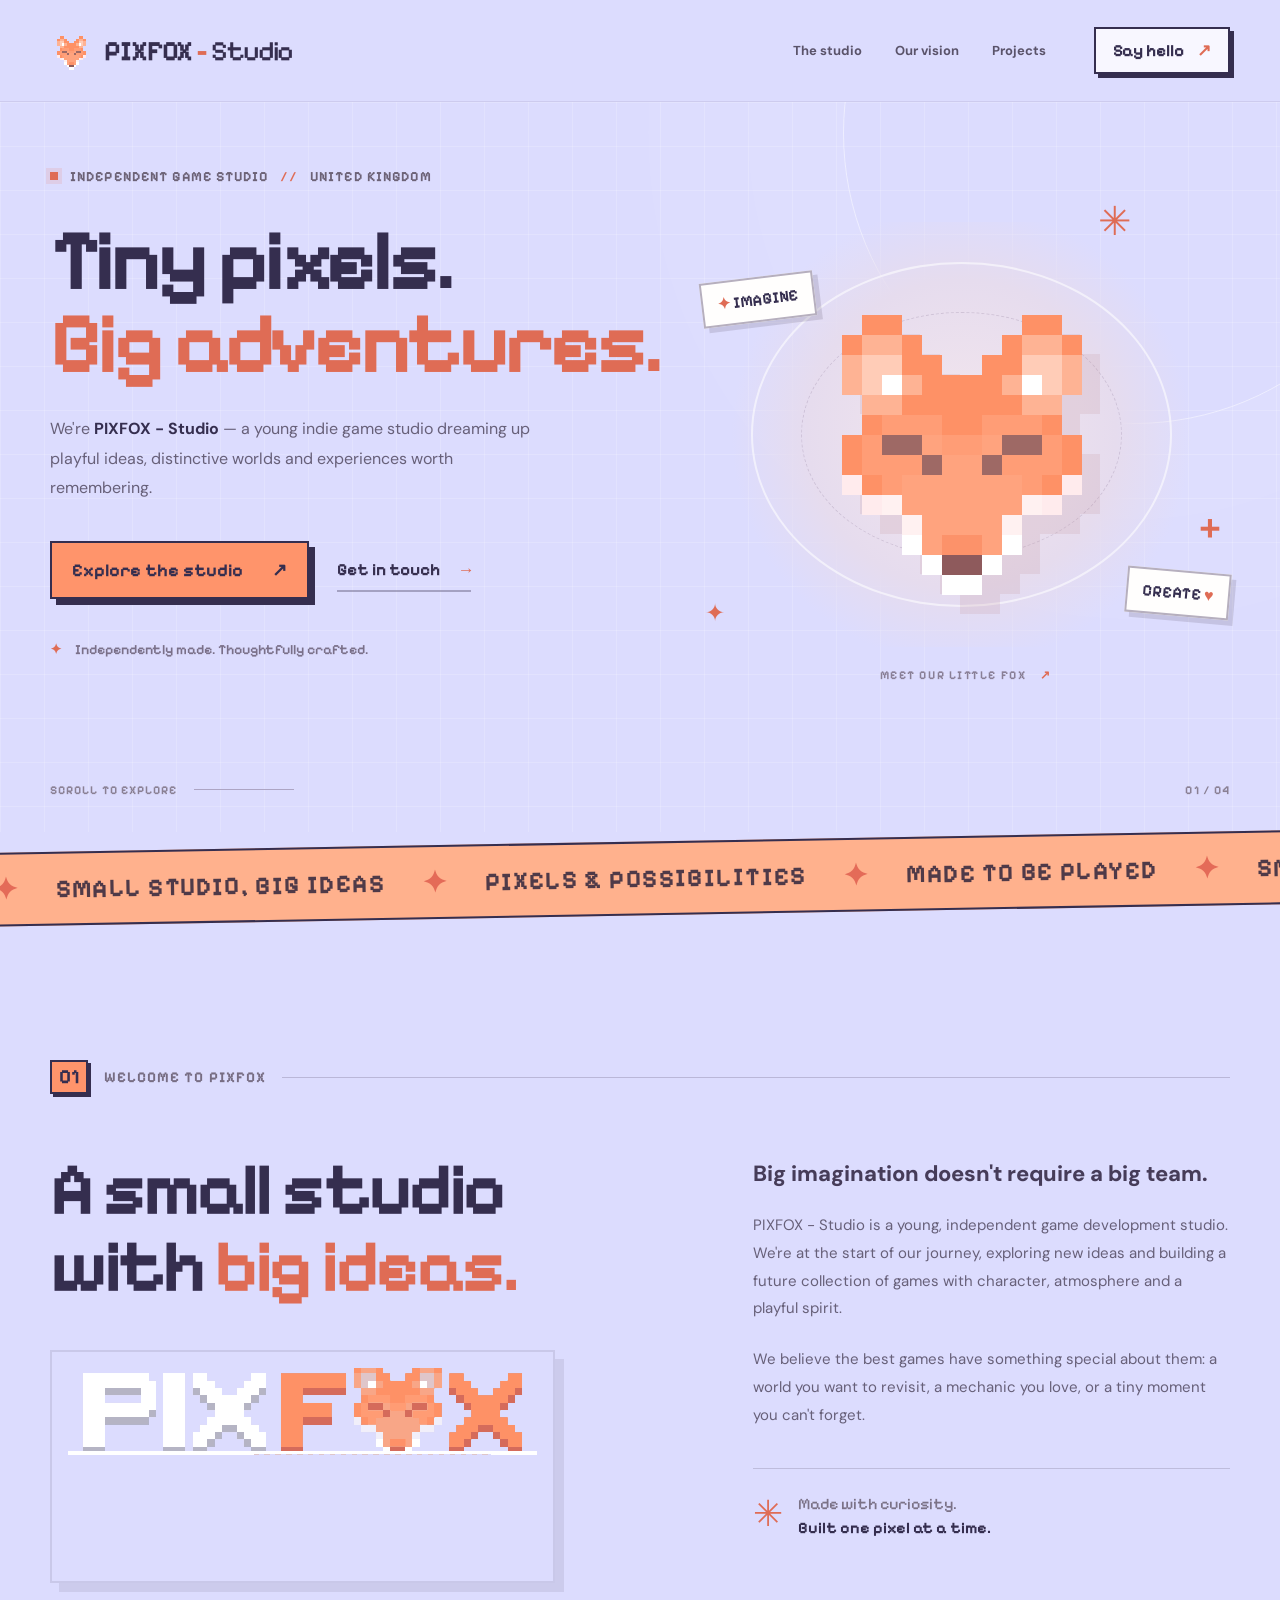
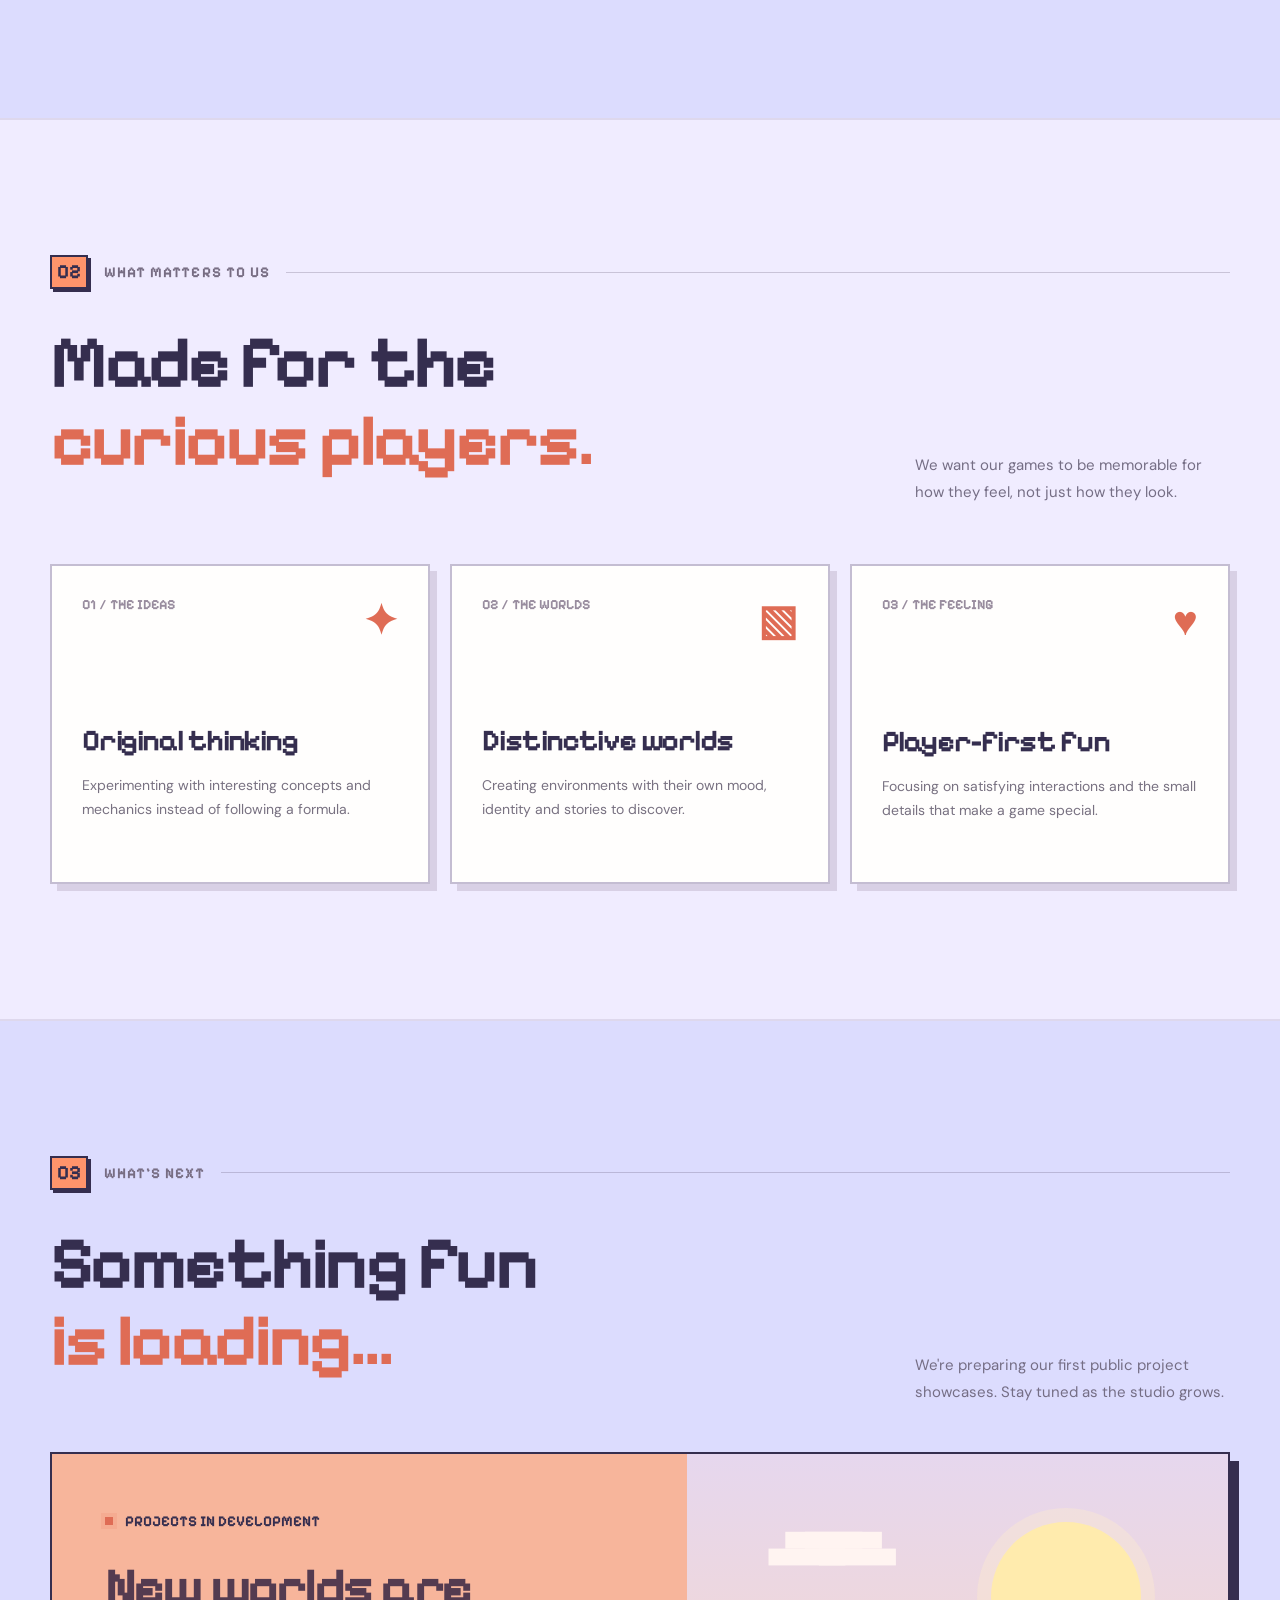
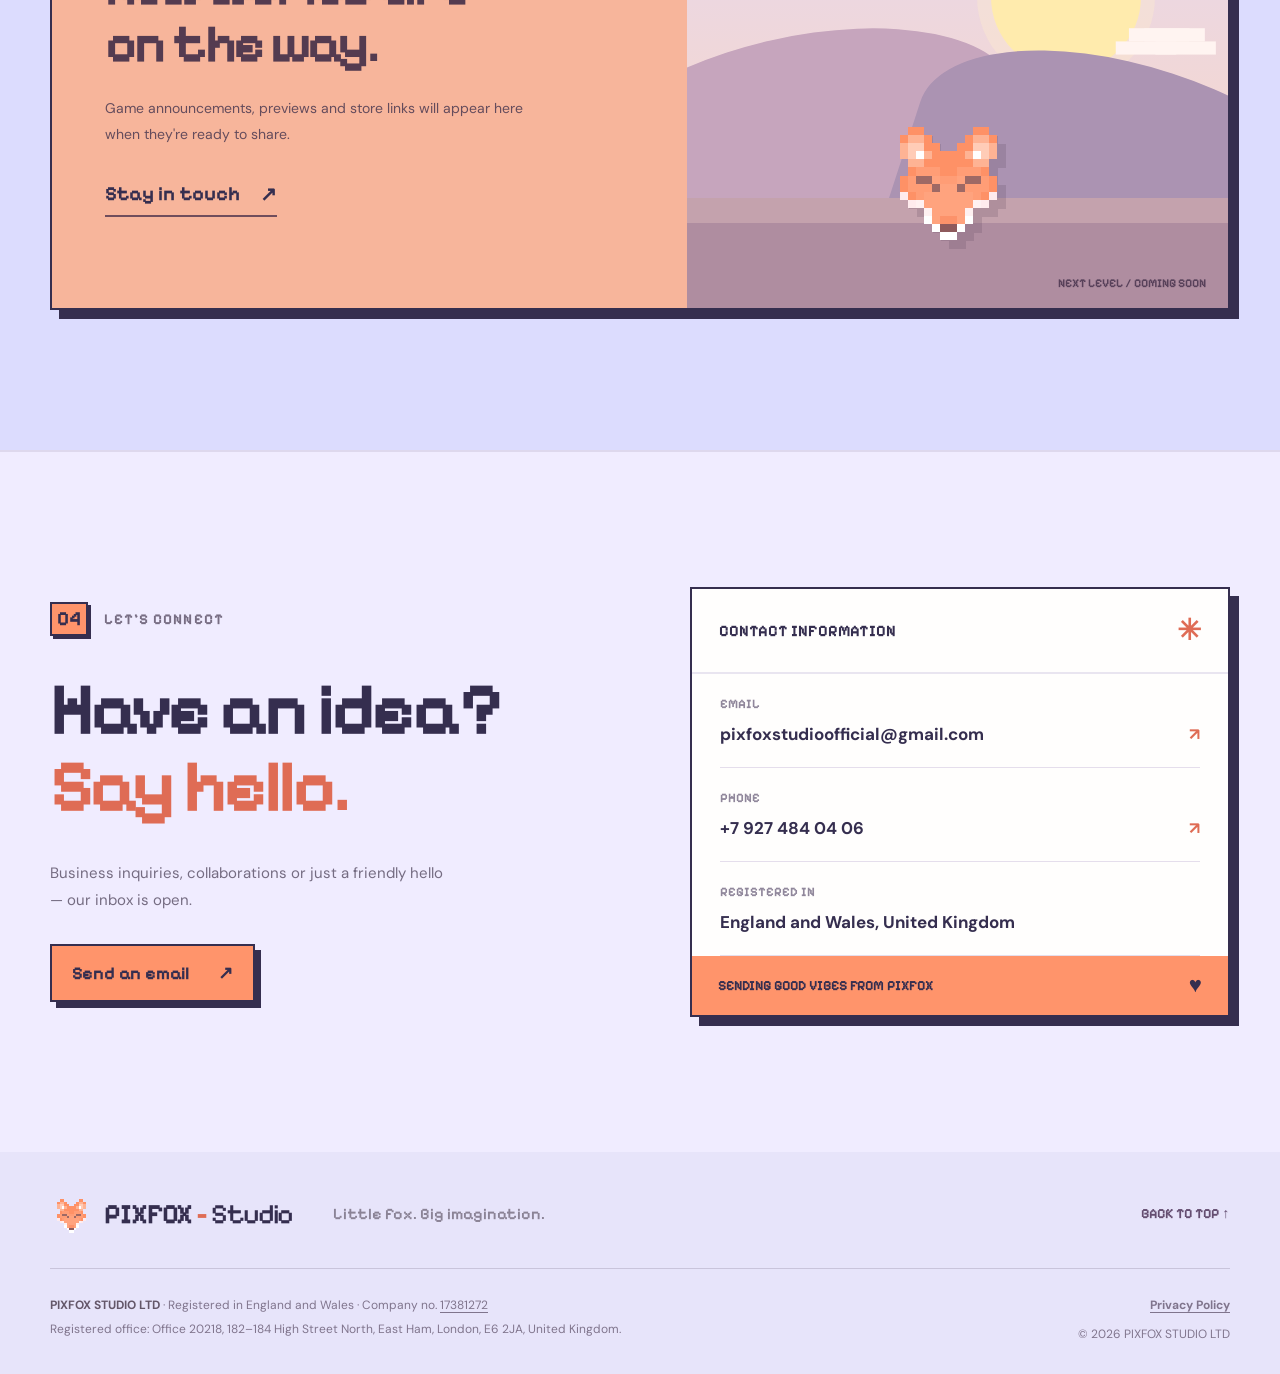
==== commit c6723508: "feat: publish official PIXFOX pixel-art studio redesign" ====
--- a/index.html
+++ b/index.html
@@ -1,127 +1,141 @@
 <!doctype html>
 <html lang="en">
 <head>
-  <meta charset="UTF-8">
+  <meta charset="utf-8">
   <meta name="viewport" content="width=device-width, initial-scale=1">
-  <meta name="theme-color" content="#101017">
-  <meta name="description" content="PIXFOX - Studio is an independent game development studio building atmospheric adventures, playful mechanics and memorable worlds.">
+  <meta name="theme-color" content="#dcdcfe">
+  <meta name="description" content="PIXFOX - Studio is an independent UK game studio bringing playful ideas, memorable worlds and creative adventures to life.">
+  <meta name="author" content="PIXFOX STUDIO LTD">
   <meta property="og:type" content="website">
   <meta property="og:title" content="PIXFOX - Studio | Independent Game Studio">
-  <meta property="og:description" content="Small studio. Bold ideas. Games made with imagination.">
-  <meta property="og:image" content="https://pixfoxstudio.github.io/assets/og-cover.svg">
+  <meta property="og:description" content="Tiny pixels. Big adventures. Meet PIXFOX - Studio, an independent game studio.">
   <meta property="og:url" content="https://pixfoxstudio.github.io/">
+  <meta property="og:image" content="https://pixfoxstudio.github.io/assets/pixfox-logo.png">
+  <meta name="twitter:card" content="summary_large_image">
   <link rel="canonical" href="https://pixfoxstudio.github.io/">
-  <link rel="icon" type="image/svg+xml" href="assets/fox-mark.svg">
+  <link rel="icon" href="assets/pixfox-fox.png" type="image/png">
   <link rel="stylesheet" href="styles.css">
+  <script src="script.js" defer></script>
+  <script type="application/ld+json">{"@context":"https://schema.org","@type":"Organization","name":"PIXFOX STUDIO LTD","alternateName":"PIXFOX - Studio","url":"https://pixfoxstudio.github.io/","email":"pixfoxstudioofficial@gmail.com","telephone":"+79274840406","address":{"@type":"PostalAddress","streetAddress":"Office 20218, 182–184 High Street North","addressLocality":"East Ham, London","postalCode":"E6 2JA","addressCountry":"GB"}}</script>
   <title>PIXFOX - Studio | Independent Game Studio</title>
-  <script type="application/ld+json">{"@context":"https://schema.org","@type":"Organization","name":"PIXFOX STUDIO LTD","alternateName":"PIXFOX - Studio","url":"https://pixfoxstudio.github.io/","email":"pixfoxstudioofficial@gmail.com","telephone":"+79274840406","address":{"@type":"PostalAddress","streetAddress":"Office 20218, 182–184 High Street North","addressLocality":"East Ham, London","postalCode":"E6 2JA","addressCountry":"GB"}}</script>
-  <script src="script.js" defer></script>
 </head>
 <body>
-  <a class="skip-link" href="#main">Skip to content</a>
-  <div class="grain" aria-hidden="true"></div>
-  <header class="site-header">
+  <a href="#main" class="skip-link">Skip to main content</a>
+  <header class="site-header" id="top">
     <nav class="nav container" aria-label="Main navigation">
-      <a class="brand" href="#home" aria-label="PIXFOX - Studio home">
-        <img src="assets/fox-mark.svg" alt="" width="43" height="43">
-        <span>PIXFOX <span class="brand-dash">-</span> <span class="brand-light">Studio</span></span>
+      <a class="brand" href="#top" aria-label="PIXFOX - Studio — homepage">
+        <img src="assets/pixfox-fox.png" width="40" height="40" alt="">
+        <span>PIXFOX<span class="brand-dash"> - </span><span class="brand-studio">Studio</span></span>
       </a>
       <div class="nav-links">
-        <a href="#about">About</a><a href="#what-we-do">Our vision</a><a href="#projects">Projects</a>
+        <a href="#about">The studio</a>
+        <a href="#vision">Our vision</a>
+        <a href="#projects">Projects</a>
       </div>
-      <a class="nav-contact" href="#contact">Let's talk <span aria-hidden="true">↗</span></a>
+      <a class="nav-cta" href="#contact">Say hello <span aria-hidden="true">↗</span></a>
     </nav>
   </header>
+
   <main id="main">
-    <section class="hero section container" id="home" aria-labelledby="hero-title">
-      <div class="hero-copy">
-        <div class="eyebrow"><span class="status-dot"></span> INDEPENDENT GAME STUDIO <span class="eyebrow-divider">/</span> UK</div>
-        <h1 id="hero-title">A little studio.<br><span class="hero-accent">A lot of</span><br><span class="outline-word">imagination.</span></h1>
-        <p class="hero-lead">We're <strong>PIXFOX - Studio</strong>, an emerging independent game studio making distinctive worlds, memorable moments and games worth getting lost in.</p>
-        <div class="hero-actions">
-          <a class="button button-primary" href="#about">Explore the studio <span aria-hidden="true">↗</span></a>
-          <a class="button button-quiet" href="#contact">Get in touch <span aria-hidden="true">→</span></a>
+    <section class="hero" aria-labelledby="hero-title">
+      <div class="container hero-layout">
+        <div class="hero-copy">
+          <div class="eyebrow"><span class="online-dot" aria-hidden="true"></span> INDEPENDENT GAME STUDIO <span class="eye-split">//</span> UNITED KINGDOM</div>
+          <h1 id="hero-title">Tiny pixels.<br><span class="text-orange">Big adventures.</span></h1>
+          <p class="hero-lead">We're <strong>PIXFOX - Studio</strong> — a young indie game studio dreaming up playful ideas, distinctive worlds and experiences worth remembering.</p>
+          <div class="hero-actions">
+            <a class="pixel-btn primary-btn" href="#about">Explore the studio <span aria-hidden="true">↗</span></a>
+            <a class="text-link" href="#contact">Get in touch <span aria-hidden="true">→</span></a>
+          </div>
+          <p class="hero-detail"><span aria-hidden="true">✦</span> Independently made. Thoughtfully crafted.</p>
         </div>
-        <div class="hero-note"><span class="mini-spark">✳</span> Dreaming, building, and just getting started.</div>
+        <div class="hero-visual" aria-label="PIXFOX pixel-art fox mascot">
+          <div class="pixel-star star-one" aria-hidden="true">✳</div>
+          <div class="pixel-star star-two" aria-hidden="true">✦</div>
+          <div class="pixel-star star-three" aria-hidden="true">+</div>
+          <div class="fox-platform">
+            <div class="fox-orbit fox-orbit-one" aria-hidden="true"></div>
+            <div class="fox-orbit fox-orbit-two" aria-hidden="true"></div>
+            <img class="hero-fox" src="assets/pixfox-fox.png" width="18" height="18" alt="PIXFOX's original pixel fox">
+          </div>
+          <div class="floating-note note-one"><span>✦</span> IMAGINE</div>
+          <div class="floating-note note-two">CREATE <span>♥</span></div>
+          <div class="hero-visual-caption">MEET OUR LITTLE FOX <span aria-hidden="true">↗</span></div>
+        </div>
       </div>
-      <div class="hero-art" aria-label="Stylized illustration of a geometric fox and orbiting game elements" role="img">
-        <div class="art-glow" aria-hidden="true"></div>
-        <div class="orbit orbit-outer" aria-hidden="true"></div>
-        <div class="orbit orbit-inner" aria-hidden="true"></div>
-        <div class="fox-plate">
-          <svg class="fox-hero" viewBox="0 0 360 360" fill="none" xmlns="http://www.w3.org/2000/svg" aria-hidden="true">
-            <defs><linearGradient id="foxGradient" x1="78" y1="30" x2="291" y2="315" gradientUnits="userSpaceOnUse"><stop stop-color="#FFD383"/><stop offset=".42" stop-color="#FF984D"/><stop offset="1" stop-color="#E95A69"/></linearGradient><linearGradient id="innerFox" x1="130" y1="155" x2="243" y2="314" gradientUnits="userSpaceOnUse"><stop stop-color="#FFE8CE"/><stop offset="1" stop-color="#FFBB91"/></linearGradient></defs>
-            <path d="M55 55 139 103 180 85 221 103 305 55 286 197 272 242 180 316 88 242 74 197 55 55Z" fill="url(#foxGradient)"/>
-            <path d="m55 55 84 48-39 77-26 17L55 55Zm250 0-84 48 39 77 26 17 19-142Z" fill="#FFE4BC" fill-opacity=".67"/>
-            <path d="m88 242 67-41 25 15 25-15 67 41-92 74-92-74Z" fill="url(#innerFox)"/>
-            <path d="m104 186 67 26-49 19-18-45Zm152 0-67 26 49 19 18-45Z" fill="#211721"/>
-            <path d="m161 265 19-10 19 10-19 19-19-19Z" fill="#2A1D26"/>
-            <path d="m180 284-17 10m17-10 17 10" stroke="#7F4941" stroke-width="4" stroke-linecap="round"/>
-            <path d="m180 85 0 90" stroke="#FFF2DB" stroke-opacity=".24" stroke-width="3"/>
-          </svg>
-          <div class="plate-sheen" aria-hidden="true"></div>
-        </div>
-        <div class="float-chip chip-one"><span class="chip-icon">✦</span><span>MAKE IT<br><strong>MEMORABLE</strong></span></div>
-        <div class="float-chip chip-two"><span class="pixel-heart">♥</span><span>MADE WITH<br><strong>PASSION</strong></span></div>
-        <div class="satellite satellite-one" aria-hidden="true">✳</div>
-        <div class="satellite satellite-two" aria-hidden="true">+</div>
-        <div class="satellite satellite-three" aria-hidden="true">✦</div>
-        <div class="art-caption">YOUR NEXT FAVORITE WORLD <span>↘</span></div>
-      </div>
-      <a class="scroll-cue" href="#about" aria-label="Scroll to About section"><span>SCROLL TO EXPLORE</span><span class="scroll-line"></span></a>
+      <div class="hero-bottom container"><span>SCROLL TO EXPLORE</span><span class="hero-line" aria-hidden="true"></span><span class="hero-index">01 / 04</span></div>
     </section>
 
-    <div class="ticker" aria-hidden="true"><div class="ticker-track">
-      <span>SMALL TEAM</span><b>✳</b><span>BIG IDEAS</span><b>✳</b><span>INFINITE WORLDS</span><b>✳</b><span>CRAFTED WITH CARE</span><b>✳</b>
-      <span>SMALL TEAM</span><b>✳</b><span>BIG IDEAS</span><b>✳</b><span>INFINITE WORLDS</span><b>✳</b><span>CRAFTED WITH CARE</span><b>✳</b>
-    </div></div>
+    <div class="ticker" aria-hidden="true">
+      <div class="ticker-track"><span>✦</span> SMALL STUDIO, BIG IDEAS <span>✦</span> PIXELS &amp; POSSIBILITIES <span>✦</span> MADE TO BE PLAYED <span>✦</span> SMALL STUDIO, BIG IDEAS <span>✦</span> PIXELS &amp; POSSIBILITIES <span>✦</span> MADE TO BE PLAYED</div>
+    </div>
 
-    <section class="section about container" id="about" aria-labelledby="about-title">
-      <div class="section-tag" data-reveal><span>01 / WHO WE ARE</span><i></i></div>
-      <div class="about-layout">
-        <h2 class="section-heading" id="about-title" data-reveal>Independent by nature.<br><em>Creative by design.</em></h2>
-        <div class="about-body" data-reveal>
-          <p class="lead-paragraph">Great games don't have to come from giant studios.</p>
-          <p>PIXFOX - Studio is a young independent game development studio with a simple ambition: create experiences that feel original, engaging, and full of personality.</p>
-          <p>We're at the beginning of our journey, exploring fresh ideas and developing games that blend playful interactions, atmosphere and a sense of discovery. Every new project is a chance to learn, experiment and build something people remember.</p>
-          <div class="about-signature"><span class="signature-star">✳</span><span>Independent spirit.<br><strong>Endless possibilities.</strong></span></div>
+    <section class="section about-section container" id="about" aria-labelledby="about-title">
+      <div class="section-top" data-reveal><span class="number-chip">01</span><span class="section-kicker">WELCOME TO PIXFOX</span><span class="section-rule"></span></div>
+      <div class="about-grid">
+        <div data-reveal>
+          <h2 class="section-title" id="about-title">A small studio<br>with <em>big ideas.</em></h2>
+          <div class="about-portrait">
+            <img src="assets/pixfox-logo.png" alt="Original PIXFOX - Studio pixel-art wordmark">
+          </div>
+        </div>
+        <div class="about-text" data-reveal>
+          <p class="large-intro">Big imagination doesn't require a big team.</p>
+          <p>PIXFOX - Studio is a young, independent game development studio. We're at the start of our journey, exploring new ideas and building a future collection of games with character, atmosphere and a playful spirit.</p>
+          <p>We believe the best games have something special about them: a world you want to revisit, a mechanic you love, or a tiny moment you can't forget.</p>
+          <div class="handwritten-note"><span class="note-symbol" aria-hidden="true">✳</span><span>Made with curiosity.<br><strong>Built one pixel at a time.</strong></span></div>
         </div>
       </div>
     </section>
 
-    <section class="section capabilities" id="what-we-do" aria-labelledby="capabilities-title">
+    <section class="section vision-section" id="vision" aria-labelledby="vision-title">
       <div class="container">
-        <div class="section-tag" data-reveal><span>02 / WHAT DRIVES US</span><i></i></div>
-        <div class="section-intro" data-reveal><h2 class="section-heading" id="capabilities-title">Made for the<br><em>curious players.</em></h2><p>We care about the little details that make digital worlds feel alive.</p></div>
+        <div class="section-top" data-reveal><span class="number-chip">02</span><span class="section-kicker">WHAT MATTERS TO US</span><span class="section-rule"></span></div>
+        <div class="section-heading-row" data-reveal><h2 class="section-title" id="vision-title">Made for the<br><em>curious players.</em></h2><p>We want our games to be memorable for how they feel, not just how they look.</p></div>
         <div class="feature-grid">
-          <article class="feature-card" data-reveal><div class="feature-top"><span>01</span><span class="feature-glyph" aria-hidden="true">◈</span></div><h3>Original ideas</h3><p>Experimenting with game concepts, mechanics and experiences that stand out.</p><span class="feature-arrow" aria-hidden="true">↗</span></article>
-          <article class="feature-card" data-reveal><div class="feature-top"><span>02</span><span class="feature-glyph" aria-hidden="true">✳</span></div><h3>Atmospheric worlds</h3><p>Creating spaces with character, mood and little stories worth uncovering.</p><span class="feature-arrow" aria-hidden="true">↗</span></article>
-          <article class="feature-card" data-reveal><div class="feature-top"><span>03</span><span class="feature-glyph" aria-hidden="true">⌘</span></div><h3>Player-first fun</h3><p>Prioritizing satisfying interactions and moments that players want to share.</p><span class="feature-arrow" aria-hidden="true">↗</span></article>
+          <article class="feature-card" data-reveal><div class="feature-top"><span>01 / THE IDEAS</span><span class="feature-icon" aria-hidden="true">✦</span></div><h3>Original thinking</h3><p>Experimenting with interesting concepts and mechanics instead of following a formula.</p></article>
+          <article class="feature-card" data-reveal><div class="feature-top"><span>02 / THE WORLDS</span><span class="feature-icon" aria-hidden="true">▧</span></div><h3>Distinctive worlds</h3><p>Creating environments with their own mood, identity and stories to discover.</p></article>
+          <article class="feature-card" data-reveal><div class="feature-top"><span>03 / THE FEELING</span><span class="feature-icon" aria-hidden="true">♥</span></div><h3>Player-first fun</h3><p>Focusing on satisfying interactions and the small details that make a game special.</p></article>
         </div>
       </div>
     </section>
 
-    <section class="section projects container" id="projects" aria-labelledby="projects-title">
-      <div class="section-tag" data-reveal><span>03 / OUR JOURNEY</span><i></i></div>
-      <div class="section-intro projects-intro" data-reveal><h2 class="section-heading" id="projects-title">The next chapter<br><em>is loading.</em></h2><p>We're building the foundations for the worlds and adventures ahead.</p></div>
-      <div class="project-panel" data-reveal>
-        <div class="project-background" aria-hidden="true"><span class="ring ring-a"></span><span class="ring ring-b"></span><span class="ring ring-c"></span><span class="project-star">✳</span></div>
-        <div class="project-content"><span class="project-badge"><span class="status-dot"></span> EARLY STAGE / IN DEVELOPMENT</span><h3>Something good<br>is taking shape.</h3><p>Our game portfolio is growing. We're not announcing titles just yet — but there's more to come.</p><a href="mailto:pixfoxstudioofficial@gmail.com?subject=Hello%20PIXFOX%20-%20Studio">Stay in touch <span aria-hidden="true">↗</span></a></div>
-        <span class="project-index">PF — 001</span>
+    <section class="section projects-section container" id="projects" aria-labelledby="projects-title">
+      <div class="section-top" data-reveal><span class="number-chip">03</span><span class="section-kicker">WHAT'S NEXT</span><span class="section-rule"></span></div>
+      <div class="section-heading-row projects-header" data-reveal><h2 class="section-title" id="projects-title">Something fun<br><em>is loading...</em></h2><p>We're preparing our first public project showcases. Stay tuned as the studio grows.</p></div>
+      <div class="project-card" data-reveal>
+        <div class="project-copy"><div class="project-label"><span class="online-dot" aria-hidden="true"></span> PROJECTS IN DEVELOPMENT</div><h3>New worlds are<br>on the way.</h3><p>Game announcements, previews and store links will appear here when they're ready to share.</p><a href="mailto:pixfoxstudioofficial@gmail.com?subject=PIXFOX%20Studio%20inquiry">Stay in touch <span aria-hidden="true">↗</span></a></div>
+        <div class="project-scene" aria-hidden="true"><div class="scene-sun"></div><div class="scene-cloud cloud-a"></div><div class="scene-cloud cloud-b"></div><div class="scene-hill hill-one"></div><div class="scene-hill hill-two"></div><div class="scene-terrain"></div><img src="assets/pixfox-fox.png" alt=""></div>
+        <span class="project-id">NEXT LEVEL / COMING SOON</span>
       </div>
     </section>
 
     <section class="section contact-section" id="contact" aria-labelledby="contact-title">
-      <div class="container contact-wrap">
-        <div class="contact-copy" data-reveal><div class="section-tag"><span>04 / SAY HELLO</span><i></i></div><h2 class="section-heading" id="contact-title">Have an idea?<br><em>Let's talk.</em></h2><p>For general inquiries, business opportunities or just to say hello — we'd love to hear from you.</p><a class="button button-primary" href="mailto:pixfoxstudioofficial@gmail.com?subject=Hello%20PIXFOX%20-%20Studio">Send us an email <span aria-hidden="true">↗</span></a></div>
-        <div class="contact-card" data-reveal><span class="contact-card-top">GET IN TOUCH <span>✳</span></span><div class="contact-line"><span>EMAIL</span><a href="mailto:pixfoxstudioofficial@gmail.com">pixfoxstudioofficial@gmail.com <span aria-hidden="true">↗</span></a></div><div class="contact-line"><span>PHONE</span><a href="tel:+79274840406">+7 927 484 04 06 <span aria-hidden="true">↗</span></a></div><div class="contact-line"><span>LOCATION</span><strong>United Kingdom</strong></div><div class="contact-card-bottom">A SMALL STUDIO WITH BIG PLANS. <span aria-hidden="true">♡</span></div></div>
+      <div class="container contact-layout">
+        <div class="contact-copy" data-reveal>
+          <div class="section-top"><span class="number-chip">04</span><span class="section-kicker">LET'S CONNECT</span></div>
+          <h2 class="section-title" id="contact-title">Have an idea?<br><em>Say hello.</em></h2>
+          <p>Business inquiries, collaborations or just a friendly hello — our inbox is open.</p>
+          <a class="pixel-btn primary-btn" href="mailto:pixfoxstudioofficial@gmail.com?subject=Hello%20PIXFOX%20-%20Studio">Send an email <span aria-hidden="true">↗</span></a>
+        </div>
+        <div class="contact-card" data-reveal>
+          <div class="contact-card-title">CONTACT INFORMATION <span aria-hidden="true">✳</span></div>
+          <div class="contact-item"><span>EMAIL</span><a href="mailto:pixfoxstudioofficial@gmail.com">pixfoxstudioofficial@gmail.com <span aria-hidden="true">↗</span></a></div>
+          <div class="contact-item"><span>PHONE</span><a href="tel:+79274840406">+7 927 484 04 06 <span aria-hidden="true">↗</span></a></div>
+          <div class="contact-item"><span>REGISTERED IN</span><strong>England and Wales, United Kingdom</strong></div>
+          <div class="contact-card-foot">SENDING GOOD VIBES FROM PIXFOX <span aria-hidden="true">♥</span></div>
+        </div>
       </div>
     </section>
   </main>
+
   <footer class="site-footer">
     <div class="container">
-      <div class="footer-main"><a class="brand" href="#home" aria-label="PIXFOX - Studio, back to top"><img src="assets/fox-mark.svg" alt="" width="40" height="40"><span>PIXFOX <span class="brand-dash">-</span> <span class="brand-light">Studio</span></span></a><span>Independent worlds. Made with care.</span><a class="to-top" href="#home">Back to top ↑</a></div>
-      <div class="footer-legal"><div><strong>PIXFOX STUDIO LTD</strong> · Registered in England and Wales · Company no. <a href="https://find-and-update.company-information.service.gov.uk/company/17381272" target="_blank" rel="noopener noreferrer">17381272</a><p>Registered office: Office 20218, 182–184 High Street North, East Ham, London, E6 2JA, United Kingdom.</p></div><div class="footer-legal-right"><a href="privacy.html">Privacy Policy</a><span>© <span id="year">2026</span> PIXFOX STUDIO LTD</span></div></div>
+      <div class="footer-top"><a class="brand" href="#top"><img src="assets/pixfox-fox.png" alt="" width="38" height="38"><span>PIXFOX<span class="brand-dash"> - </span><span class="brand-studio">Studio</span></span></a><p>Little fox. Big imagination.</p><a href="#top" class="back-to-top">BACK TO TOP ↑</a></div>
+      <div class="footer-bottom">
+        <div class="company-legal"><strong>PIXFOX STUDIO LTD</strong> · Registered in England and Wales · Company no. <a href="https://find-and-update.company-information.service.gov.uk/company/17381272" target="_blank" rel="noopener noreferrer">17381272</a><p>Registered office: Office 20218, 182–184 High Street North, East Ham, London, E6 2JA, United Kingdom.</p></div>
+        <div class="footer-end"><a href="privacy.html">Privacy Policy</a><span>© <span id="year">2026</span> PIXFOX STUDIO LTD</span></div>
+      </div>
     </div>
   </footer>
 </body>
--- a/styles.css
+++ b/styles.css
@@ -1,8 +1,18 @@
-@import url('https://fonts.googleapis.com/css2?family=DM+Sans:wght@400;500;600;700;800&family=Space+Grotesk:wght@400;500;600;700&display=swap');
-:root{color-scheme:dark;--bg:#101017;--bg-soft:#17171e;--card:#1d1d25;--white:#f8f1e7;--muted:#aaa6ac;--line:rgba(255,255,255,.11);--orange:#ff9654;--coral:#f97768;--cream:#f7d9b7;--font-body:'DM Sans',Arial,sans-serif;--font-display:'Space Grotesk',Arial,sans-serif}
-*{box-sizing:border-box}html{scroll-behavior:smooth;scroll-padding-top:100px}body{margin:0;background:var(--bg);color:var(--white);font-family:var(--font-body);-webkit-font-smoothing:antialiased;overflow-x:hidden}body::before{content:"";position:absolute;top:-500px;right:-500px;width:1100px;height:1100px;pointer-events:none;background:radial-gradient(circle,rgba(102,55,78,.19),transparent 68%);z-index:-1}a{color:inherit;text-decoration:none}button,a{-webkit-tap-highlight-color:transparent}a:focus-visible{outline:2px solid var(--orange);outline-offset:5px}::selection{background:var(--orange);color:#1a1320}.container{width:min(1200px,calc(100% - 96px));margin-inline:auto}.section{position:relative}.skip-link{position:absolute;z-index:90;top:-60px;left:20px;padding:12px 18px;background:var(--orange);color:#17171e}.skip-link:focus{top:12px}.grain{position:fixed;inset:0;z-index:50;pointer-events:none;opacity:.13;background-image:url("data:image/svg+xml,%3Csvg viewBox='0 0 160 160' xmlns='http://www.w3.org/2000/svg'%3E%3Cfilter id='n'%3E%3CfeTurbulence type='fractalNoise' baseFrequency='.74' numOctaves='3' stitchTiles='stitch'/%3E%3C/filter%3E%3Cpath filter='url(%23n)' opacity='.22' d='M0 0h160v160H0z'/%3E%3C/svg%3E")}.site-header{position:absolute;z-index:20;inset:0 0 auto;height:106px}.nav{height:100%;display:flex;align-items:center;justify-content:space-between;gap:24px}.brand{display:inline-flex;align-items:center;gap:12px;white-space:nowrap;font-family:var(--font-display);font-size:19px;font-weight:700;letter-spacing:-.055em}.brand img{display:block;filter:drop-shadow(0 0 14px rgba(255,136,79,.18));transition:transform .25s}.brand:hover img{transform:rotate(-12deg) scale(1.08)}.brand-dash{color:var(--orange)}.brand-light{font-weight:400;letter-spacing:-.06em}.nav-links{display:flex;gap:36px;margin-left:auto;margin-right:32px}.nav-links a{font-size:13px;font-weight:600;color:#c2bbc0;transition:color .2s}.nav-links a:hover{color:var(--white)}.nav-contact{font-size:13px;font-weight:700;padding:12px 0;border-bottom:1px solid rgba(255,255,255,.38)}.nav-contact span{color:var(--orange);margin-left:15px}.hero{min-height:825px;padding-top:160px;padding-bottom:100px;display:grid;grid-template-columns:1.05fr .95fr;align-items:center;gap:10px}.hero-copy{position:relative;z-index:2;padding-bottom:64px}.eyebrow{display:inline-flex;align-items:center;gap:11px;letter-spacing:.19em;font-weight:800;font-size:10px;color:#e8cdc1}.status-dot{display:inline-block;flex:none;width:7px;height:7px;border-radius:50%;background:#ff9954;box-shadow:0 0 0 5px rgba(255,153,84,.11),0 0 18px rgba(255,153,84,.65);animation:pulse 2.6s infinite}.eyebrow-divider{color:#776a70}.hero h1{font-family:var(--font-display);font-size:clamp(58px,6.65vw,104px);font-weight:700;letter-spacing:-.093em;line-height:.98;margin:33px 0 29px}.hero-accent{background:linear-gradient(110deg,#ffcb83 6%,#fb9957 52%,#fc7280 93%);color:transparent;background-clip:text;-webkit-background-clip:text}.outline-word{color:transparent;-webkit-text-stroke:1.1px #a99a9a;paint-order:stroke fill}.hero-lead{max-width:490px;color:#b9b2b7;font-size:16px;line-height:1.8;margin:0}.hero-lead strong{color:#f1ded2;font-weight:600}.hero-actions{display:flex;align-items:center;gap:22px;margin-top:38px;flex-wrap:wrap}.button{min-height:52px;display:inline-flex;align-items:center;justify-content:center;gap:30px;padding:0 22px;border-radius:6px;font-size:13px;font-weight:800;transition:transform .22s,box-shadow .22s,background .22s}.button:hover{transform:translateY(-3px)}.button-primary{background:linear-gradient(115deg,#ffbb75,#ff8658);color:#241820;box-shadow:0 8px 40px rgba(255,125,75,.16)}.button-primary:hover{box-shadow:0 12px 45px rgba(255,125,75,.27)}.button-quiet{padding:0 2px;color:var(--white);gap:21px}.button-quiet span{color:var(--orange)}.hero-note{margin-top:37px;display:flex;align-items:center;gap:12px;color:#8f858c;font-size:12px}.mini-spark{color:var(--orange);font-size:23px}.hero-art{height:610px;position:relative;isolation:isolate;transform:translateX(20px)}.art-glow{position:absolute;z-index:-2;inset:14% 4%;background:radial-gradient(ellipse,rgba(255,109,69,.18),rgba(126,63,111,.08) 48%,transparent 74%);filter:blur(24px)}.orbit{position:absolute;top:50%;left:50%;border:1px solid rgba(255,181,126,.14);border-radius:50%;translate:-50% -50%;pointer-events:none}.orbit-outer{width:560px;height:560px;animation:slow-spin 45s linear infinite}.orbit-inner{width:410px;height:410px;border-style:dashed;border-color:rgba(255,255,255,.10);animation:slow-spin 90s linear infinite reverse}.orbit-outer::before,.orbit-outer::after{content:"";position:absolute;width:8px;height:8px;background:#f7ad74;box-shadow:0 0 18px rgba(247,173,116,.65);border-radius:50%}.orbit-outer::before{top:80px;left:90px}.orbit-outer::after{right:20px;bottom:165px;width:5px;height:5px}.fox-plate{position:absolute;width:360px;height:360px;left:50%;top:49%;translate:-50% -50%;border-radius:48px;display:grid;place-items:center;background:linear-gradient(139deg,#34313d,#201d2b 58%,#292330);border:1px solid rgba(255,255,255,.18);box-shadow:inset 0 2px 0 rgba(255,255,255,.09),0 36px 90px rgba(0,0,0,.37),0 0 75px rgba(255,124,78,.08);transform:rotate(-8deg);animation:fox-bob 7s ease-in-out infinite}.fox-plate::before{content:"";position:absolute;inset:11px;border-radius:38px;border:1px solid rgba(255,255,255,.08)}.fox-hero{width:93%;position:relative;z-index:1;filter:drop-shadow(0 17px 19px rgba(39,18,29,.36))}.plate-sheen{position:absolute;inset:0;background:linear-gradient(135deg,rgba(255,255,255,.10),transparent 38%);border-radius:inherit}.float-chip{position:absolute;display:flex;align-items:center;gap:13px;padding:15px 19px;background:rgba(37,33,43,.94);border:1px solid rgba(255,255,255,.15);border-radius:11px;box-shadow:0 24px 50px rgba(0,0,0,.27);font-size:9px;color:#a9a0a7;letter-spacing:.16em;line-height:1.8;backdrop-filter:blur(12px)}.float-chip strong{color:#faf0e4;font-size:11px;letter-spacing:.09em}.chip-icon{font-size:29px;color:var(--orange)}.chip-one{left:-5px;top:88px;transform:rotate(-8deg);animation:chip-float 5.5s ease-in-out infinite}.chip-two{right:-16px;bottom:99px;transform:rotate(6deg);animation:chip-float 6s ease-in-out infinite reverse}.pixel-heart{font-size:25px;color:#fd817d}.satellite{position:absolute;color:#feb077}.satellite-one{left:80px;bottom:70px;font-size:35px;animation:slow-spin 14s linear infinite}.satellite-two{right:85px;top:38px;font-size:28px}.satellite-three{right:15px;top:192px;font-size:17px}.art-caption{position:absolute;bottom:-8px;left:50%;translate:-50% 0;white-space:nowrap;color:#756d75;font-size:10px;letter-spacing:.21em;font-weight:800}.art-caption span{color:var(--orange);margin-left:12px}.scroll-cue{position:absolute;left:0;bottom:56px;display:flex;align-items:center;gap:20px;color:#837c82;font-size:10px;letter-spacing:.19em;font-weight:800}.scroll-line{display:block;width:80px;height:1px;background:linear-gradient(90deg,var(--orange),transparent)}.ticker{overflow:hidden;background:#ffad74;color:#281921;height:75px;display:flex;align-items:center;transform:rotate(-1.6deg) scale(1.015);position:relative;z-index:3;margin:6px 0 25px}.ticker-track{display:flex;align-items:center;flex:none;gap:42px;white-space:nowrap;animation:marquee 33s linear infinite}.ticker span{font-family:var(--font-display);font-weight:700;font-size:21px;letter-spacing:-.055em}.ticker b{font-size:26px;font-weight:400}.about{padding-top:158px;padding-bottom:155px}.section-tag{display:flex;align-items:center;gap:25px;font-size:10px;color:var(--orange);font-weight:800;letter-spacing:.19em}.section-tag i{display:block;flex:1;height:1px;background:var(--line)}.about-layout{display:grid;grid-template-columns:1fr .65fr;gap:95px;padding-top:55px}.section-heading{font-family:var(--font-display);font-size:clamp(43px,5.2vw,75px);font-weight:700;letter-spacing:-.078em;line-height:1.14;margin:0}.section-heading em{font-style:normal;color:var(--orange)}.about-body{max-width:435px;padding-top:8px}.about-body p{font-size:15px;color:#a9a3ac;line-height:1.85;margin:0 0 20px}.about-body .lead-paragraph{font-size:21px;color:var(--white);font-weight:700;line-height:1.45;margin-bottom:24px}.about-signature{display:flex;align-items:center;gap:15px;border-top:1px solid var(--line);padding-top:27px;margin-top:35px;font-size:12px;line-height:1.7;color:#918a92}.about-signature strong{font-size:13px;color:#f7e8db}.signature-star{color:var(--orange);font-size:35px}.capabilities{background:#19181f;padding:122px 0 148px;border-block:1px solid rgba(255,255,255,.05)}.section-intro{display:flex;align-items:end;justify-content:space-between;gap:40px;margin:48px 0 52px}.section-intro p{max-width:315px;margin:0 0 9px;color:#aaa3ac;font-size:15px;line-height:1.8}.feature-grid{display:grid;grid-template-columns:repeat(3,1fr);gap:18px}.feature-card{position:relative;min-height:330px;padding:29px 30px;background:#222129;border:1px solid rgba(255,255,255,.09);border-radius:12px;overflow:hidden;transition:transform .25s,border-color .25s,background .25s}.feature-card:hover{transform:translateY(-8px);border-color:rgba(255,160,106,.35);background:#27242c}.feature-card::before{content:"";position:absolute;width:200px;height:200px;right:-95px;top:-95px;border:1px solid rgba(255,169,108,.09);border-radius:50%}.feature-top{display:flex;align-items:start;justify-content:space-between;font-size:11px;color:#888089;font-weight:800;letter-spacing:.12em}.feature-glyph{font-size:45px;line-height:1;color:var(--orange)}.feature-card h3{font-family:var(--font-display);font-size:26px;letter-spacing:-.05em;margin:84px 0 12px}.feature-card p{font-size:13px;color:#aaa3ac;line-height:1.75;max-width:255px;margin:0}.feature-arrow{position:absolute;right:28px;bottom:24px;color:var(--orange);font-size:21px}.projects{padding-top:150px;padding-bottom:150px}.projects-intro{margin-bottom:50px}.project-panel{position:relative;overflow:hidden;min-height:465px;border-radius:15px;background:radial-gradient(ellipse at 75% 30%,#543545 0%,#322431 40%,#261e2a 80%);border:1px solid rgba(255,190,144,.16)}.project-content{position:relative;z-index:2;width:min(540px,90%);padding:72px 65px}.project-badge{display:inline-flex;align-items:center;gap:12px;font-size:10px;color:#f5bf9a;font-weight:800;letter-spacing:.13em}.project-content h3{font-family:var(--font-display);font-size:clamp(39px,4vw,59px);letter-spacing:-.07em;line-height:1.12;margin:25px 0 22px}.project-content p{color:#d0bfc7;line-height:1.8;font-size:14px;margin:0 0 26px}.project-content>a{display:inline-flex;gap:22px;align-items:center;border-bottom:1px solid rgba(255,182,132,.6);padding-bottom:8px;color:#ffc58d;font-size:13px;font-weight:800}.project-background{position:absolute;inset:0;pointer-events:none}.ring{position:absolute;aspect-ratio:1;border-radius:50%;border:1px solid rgba(255,180,143,.19);top:50%;left:79%;translate:-50% -50%}.ring-a{width:400px;box-shadow:0 0 90px rgba(244,109,101,.13),inset 0 0 50px rgba(244,109,101,.04)}.ring-b{width:290px;border-style:dashed;animation:slow-spin 40s linear infinite}.ring-c{width:165px;background:radial-gradient(circle,#ffb477 0%,#e87971 24%,rgba(237,111,104,.25) 45%,transparent 65%);filter:blur(.5px);box-shadow:0 0 72px rgba(255,128,92,.22)}.project-star{position:absolute;left:79%;top:50%;translate:-50% -50%;font-size:140px;color:#ffcc98;transform:rotate(-8deg);text-shadow:0 0 50px rgba(255,134,79,.5)}.project-index{position:absolute;right:32px;bottom:27px;font-size:10px;color:#c69e9f;letter-spacing:.18em}.contact-section{padding:125px 0 140px;background:#19181f}.contact-wrap{display:grid;grid-template-columns:1fr 1fr;gap:95px;align-items:center}.contact-copy .section-tag i{max-width:115px}.contact-copy h2{margin:45px 0 23px}.contact-copy>p{max-width:385px;color:#aaa3ac;font-size:15px;line-height:1.85;margin:0 0 30px}.contact-card{padding:30px 37px 0;background:linear-gradient(145deg,#2a2730,#24222b);border:1px solid rgba(255,255,255,.12);border-radius:13px;box-shadow:0 35px 60px rgba(0,0,0,.17)}.contact-card-top{display:flex;justify-content:space-between;padding-bottom:30px;font-size:11px;font-weight:800;letter-spacing:.19em;color:#f3b98f}.contact-card-top span{font-size:24px;color:var(--orange)}.contact-line{padding:24px 0;border-top:1px solid var(--line);display:flex;flex-direction:column;gap:11px}.contact-line>span{font-size:10px;color:#968b97;font-weight:800;letter-spacing:.15em}.contact-line a,.contact-line strong{font-size:17px;letter-spacing:-.03em;font-weight:600;overflow-wrap:anywhere}.contact-line a{display:flex;justify-content:space-between;gap:10px;transition:color .2s}.contact-line a:hover{color:var(--orange)}.contact-line a span{font-size:15px;color:var(--orange)}.contact-card-bottom{display:flex;justify-content:space-between;margin-top:23px;margin-inline:-37px;padding:18px 37px;background:#fca66f;color:#311c23;border-radius:0 0 12px 12px;font-size:10px;font-weight:800;letter-spacing:.16em}.contact-card-bottom span{font-size:16px}.site-footer{background:#121118;padding:43px 0 25px}.footer-main{display:flex;align-items:center;gap:30px;padding-bottom:36px}.footer-main>span{margin-left:20px;font-size:13px;color:#837d84}.to-top{margin-left:auto;font-size:12px;font-weight:700;color:#f5ae7f}.footer-legal{display:flex;justify-content:space-between;gap:25px;padding-top:25px;border-top:1px solid var(--line);color:#8e858f;font-size:11px;line-height:1.8}.footer-legal strong{color:#c4b4bb;font-weight:800}.footer-legal a{text-decoration:underline;text-decoration-color:rgba(255,255,255,.3);text-underline-offset:3px}.footer-legal a:hover{color:var(--orange)}.footer-legal p{margin:3px 0}.footer-legal-right{display:flex;align-items:flex-end;flex-direction:column;white-space:nowrap;gap:7px}.footer-legal-right a{color:#cbb9ba}.legal-page{padding:170px 0 110px;min-height:75vh}.legal-page h1{font-family:var(--font-display);font-size:clamp(47px,6vw,75px);letter-spacing:-.07em;line-height:1.1;margin:30px 0}.legal-article{max-width:790px;color:#b9adb6;line-height:1.8;font-size:15px}.legal-article h2{color:#f7e7dc;font-family:var(--font-display);font-size:23px;margin:39px 0 10px}.legal-article a{color:var(--orange);text-decoration:underline}.legal-article p{margin:0 0 17px}.legal-back{display:inline-block;margin-top:25px;color:var(--orange);font-weight:700}.reveal-ready [data-reveal]{opacity:0;transform:translateY(28px);transition:opacity .75s ease,transform .75s cubic-bezier(.2,.7,.2,1)}.reveal-ready [data-reveal].is-visible{opacity:1;transform:translateY(0)}
-@keyframes slow-spin{to{rotate:360deg}}@keyframes fox-bob{0%,100%{transform:rotate(-8deg) translateY(0)}50%{transform:rotate(-6deg) translateY(-13px)}}@keyframes chip-float{0%,100%{translate:0 0}50%{translate:0 -13px}}@keyframes pulse{50%{box-shadow:0 0 0 7px rgba(255,153,84,.04),0 0 26px rgba(255,153,84,.8)}}@keyframes marquee{to{transform:translateX(-50%)}}
-@media(max-width:1100px){.hero h1{font-size:clamp(55px,6vw,84px)}.hero-art{transform:scale(.82) translateX(0)}.about-layout,.contact-wrap{gap:55px}.feature-card{padding:25px}.feature-card h3{font-size:24px}}
-@media(max-width:800px){.container{width:min(100% - 48px,650px)}.site-header{height:85px}.nav-links{display:none}.nav-contact{margin-left:auto}.hero{display:flex;flex-direction:column;align-items:stretch;padding-top:145px;padding-bottom:80px;min-height:auto}.hero-copy{padding-bottom:0}.hero h1{font-size:clamp(56px,10.4vw,88px)}.hero-lead{max-width:580px}.hero-art{height:490px;width:min(100%,560px);margin:0 auto;transform:scale(.86)}.scroll-cue{bottom:43px}.ticker{height:65px}.ticker span{font-size:18px}.about{padding-block:100px}.about-layout{grid-template-columns:1fr;gap:28px;padding-top:40px}.about-body{max-width:100%}.capabilities{padding-block:94px}.feature-grid{grid-template-columns:1fr;gap:13px}.feature-card{min-height:230px}.feature-card h3{margin-top:48px}.section-intro{align-items:start;flex-direction:column;gap:17px}.projects{padding-block:105px}.contact-section{padding-block:95px}.contact-wrap{grid-template-columns:1fr;gap:55px}.contact-card{max-width:610px}.footer-main>span{display:none}}
-@media(max-width:520px){.container{width:calc(100% - 38px)}.brand{font-size:16px;gap:9px}.brand img{width:36px;height:36px}.nav-contact{font-size:11px}.nav-contact span{margin-left:7px}.hero{padding-top:140px;padding-bottom:65px}.eyebrow{font-size:9px;letter-spacing:.12em}.hero h1{font-size:clamp(46px,11.1vw,67px);margin:26px 0}.hero-lead{font-size:14px;line-height:1.8}.hero-actions{gap:12px;margin-top:29px}.button{padding:0 15px;gap:14px;font-size:12px;min-height:48px}.hero-note{font-size:11px;line-height:1.4}.hero-art{height:365px;transform:scale(.64);width:550px;max-width:none;left:50%;margin-left:-275px;margin-top:-15px;margin-bottom:-5px}.scroll-cue{position:relative;bottom:auto;margin-top:-3px}.ticker{margin-top:20px}.section-heading{font-size:clamp(40px,10vw,55px)}.about,.projects{padding-block:85px}.about-layout{gap:28px}.about-body .lead-paragraph{font-size:19px}.about-body p,.section-intro p,.contact-copy>p{font-size:14px}.capabilities,.contact-section{padding-block:84px}.feature-card{min-height:245px}.feature-card h3{margin-top:55px}.project-panel{min-height:480px}.project-content{padding:45px 27px;width:100%}.project-content h3{font-size:40px}.project-background{opacity:.39;transform:translate(45px,120px) scale(.75)}.project-index{right:22px;bottom:20px}.contact-card{padding:25px 24px 0}.contact-line a,.contact-line strong{font-size:15px}.contact-card-bottom{margin-inline:-24px;padding-inline:24px;letter-spacing:.09em}.footer-main{align-items:center}.footer-main .brand{font-size:17px}.footer-legal{flex-direction:column;gap:20px}.footer-legal-right{align-items:flex-start}.legal-page{padding-top:145px}.legal-article{font-size:14px}}
-@media(prefers-reduced-motion:reduce){*,*::before,*::after{scroll-behavior:auto!important;animation-duration:.01ms!important;animation-iteration-count:1!important;transition-duration:.01ms!important}.reveal-ready [data-reveal]{opacity:1;transform:none}}
+@import url('https://fonts.googleapis.com/css2?family=DM+Sans:wght@400;500;600;700;800&family=Pixelify+Sans:wght@400;500;600;700&display=swap');
+:root{--lavender:#dcdcfe;--lavender-light:#ececff;--panel:#f9f8ff;--paper:#fffefd;--deep:#352e4f;--text:#605b76;--subtle:#827d95;--orange:#ff946b;--orange-dark:#df6c55;--peach:#ffc2a7;--border:#b8b6cf;--shadow:#bab5d5;--font:'DM Sans',Arial,sans-serif;--pixel:'Pixelify Sans',monospace}
+*{box-sizing:border-box}html{scroll-behavior:smooth;scroll-padding-top:90px}body{margin:0;background:var(--lavender);color:var(--deep);font-family:var(--font);-webkit-font-smoothing:antialiased;overflow-x:hidden}a{color:inherit;text-decoration:none}img{display:block;max-width:100%}button,a{-webkit-tap-highlight-color:transparent}a:focus-visible{outline:3px dashed var(--orange-dark);outline-offset:5px}::selection{background:var(--orange);color:var(--deep)}.container{width:min(1180px,calc(100% - 88px));margin:auto}.skip-link{position:absolute;left:12px;top:-60px;padding:12px;background:#fff;z-index:100}.skip-link:focus{top:12px}
+.site-header{height:102px;position:relative;z-index:8;border-bottom:1px solid rgba(97,87,120,.12)}.nav{display:flex;align-items:center;justify-content:space-between;gap:20px;height:100%}.brand{display:flex;align-items:center;gap:11px;font-family:var(--pixel);font-size:28px;line-height:1;font-weight:700;letter-spacing:-.04em;white-space:nowrap}.brand img{width:43px;height:43px;object-fit:contain;image-rendering:pixelated;transition:transform .25s steps(3)}.brand:hover img{transform:rotate(-9deg) translateY(-3px)}.brand-dash{color:var(--orange-dark)}.brand-studio{font-weight:500}.nav-links{display:flex;align-items:center;gap:33px;margin-left:auto;margin-right:28px}.nav-links a{font-size:13px;color:#5a536a;font-weight:700;transition:color .2s}.nav-links a:hover{color:var(--orange-dark)}.nav-cta{font-family:var(--pixel);font-size:17px;font-weight:700;background:#f8f7ff;border:2px solid var(--deep);box-shadow:4px 4px 0 var(--deep);padding:11px 17px;white-space:nowrap;transition:transform .18s,box-shadow .18s}.nav-cta:hover{transform:translate(3px,3px);box-shadow:1px 1px 0 var(--deep)}.nav-cta span{color:var(--orange-dark);padding-left:10px}
+.hero{position:relative;min-height:730px;overflow:hidden;background-image:linear-gradient(rgba(255,255,255,.17) 1px,transparent 1px),linear-gradient(90deg,rgba(255,255,255,.17) 1px,transparent 1px);background-size:44px 44px}.hero:before{content:"";position:absolute;width:580px;height:580px;right:-145px;top:-260px;border:1px solid rgba(255,255,255,.5);border-radius:50%;box-shadow:0 0 0 95px rgba(255,255,255,.035),0 0 0 195px rgba(255,255,255,.025)}.hero-layout{display:grid;grid-template-columns:1.08fr .92fr;align-items:center;gap:30px;min-height:650px}.hero-copy{position:relative;z-index:3;padding:50px 0 64px}.eyebrow{display:flex;align-items:center;gap:12px;flex-wrap:wrap;font:700 14px var(--pixel);letter-spacing:.08em;color:#6c6276}.online-dot{display:inline-block;width:8px;height:8px;flex-shrink:0;background:var(--orange-dark);box-shadow:0 0 0 4px rgba(233,104,81,.13);animation:status-pulse 2.4s infinite}.eye-split{color:var(--orange-dark)}h1,.section-title,.project-copy h3{font-family:var(--pixel);font-weight:700;letter-spacing:-.053em}.hero h1{font-size:clamp(64px,6.8vw,105px);line-height:.95;margin:34px 0 30px}.text-orange,.section-title em{color:var(--orange-dark);font-style:normal}.hero-lead{font-size:16px;line-height:1.85;color:#676079;max-width:495px;margin:0}.hero-lead strong{color:var(--deep)}.hero-actions{display:flex;align-items:center;gap:28px;margin-top:38px;flex-wrap:wrap}.pixel-btn{display:inline-flex;justify-content:space-between;align-items:center;gap:29px;min-height:58px;padding:13px 20px;font:700 18px var(--pixel);border:2px solid var(--deep);box-shadow:6px 6px 0 var(--deep);transition:transform .18s,box-shadow .18s}.pixel-btn:hover{transform:translate(4px,4px);box-shadow:2px 2px 0 var(--deep)}.primary-btn{background:var(--orange);color:var(--deep)}.text-link{font:700 17px var(--pixel);border-bottom:2px solid rgba(58,50,80,.35);padding:10px 0}.text-link span{margin-left:18px;color:var(--orange-dark)}.hero-detail{font:600 14px var(--pixel);color:#7a7089;margin-top:42px}.hero-detail span{color:var(--orange-dark);margin-right:10px}.hero-visual{min-height:550px;position:relative;isolation:isolate}.fox-platform{position:absolute;inset:70px 18px 55px 10px;display:grid;place-items:center;background:radial-gradient(circle at center,#f3e6ed 0%,#e6dcee 47%,transparent 70%)}.fox-orbit{position:absolute;border-radius:50%;border:2px solid rgba(255,255,255,.58);inset:40px;pointer-events:none}.fox-orbit-two{inset:90px;border:1px dashed rgba(139,121,153,.27);animation:rotate 80s linear infinite}.hero-fox{position:relative;width:min(76%,360px);height:auto;image-rendering:pixelated;filter:drop-shadow(18px 19px 0 rgba(194,146,150,.18));animation:fox-float 5s ease-in-out infinite}.pixel-star{position:absolute;z-index:2;color:var(--orange-dark);font-family:var(--pixel);font-size:40px}.star-one{top:46px;right:98px;animation:rotate 18s linear infinite}.star-two{bottom:74px;left:4px;font-size:24px}.star-three{right:8px;bottom:150px}.floating-note{position:absolute;z-index:2;background:var(--paper);padding:11px 14px;font:700 16px var(--pixel);border:2px solid #b6afbe;box-shadow:5px 5px 0 rgba(72,57,82,.16);animation:note-float 5s ease-in-out infinite}.floating-note span{color:var(--orange-dark)}.note-one{top:125px;left:0;transform:rotate(-7deg)}.note-two{right:0;bottom:86px;transform:rotate(5deg);animation-delay:-2s}.hero-visual-caption{position:absolute;bottom:20px;left:0;right:0;text-align:center;color:#897f96;font:700 12px var(--pixel);letter-spacing:.13em}.hero-visual-caption span{color:var(--orange-dark);margin-left:10px}.hero-bottom{display:flex;align-items:center;gap:17px;height:75px;color:#8a8094;font:700 12px var(--pixel);letter-spacing:.09em}.hero-line{height:1px;width:100px;background:#ada5c4}.hero-index{margin-left:auto}
+.ticker{height:73px;display:flex;align-items:center;overflow:hidden;background:#ffb18d;border-block:2px solid var(--deep);transform:rotate(-1deg) scale(1.012);position:relative;z-index:2;margin:10px 0}.ticker-track{white-space:nowrap;display:flex;align-items:center;gap:36px;flex-shrink:0;font:700 25px var(--pixel);letter-spacing:.05em;color:#4f3a48;animation:ticker-slide 31s linear infinite}.ticker-track span{font-size:30px;color:#e46b58}
+.section{padding:135px 0}.section-top{display:flex;align-items:center;gap:16px}.number-chip{width:38px;height:34px;display:grid;place-items:center;background:var(--orange);border:2px solid var(--deep);font:700 20px var(--pixel);box-shadow:3px 3px 0 var(--deep)}.section-kicker{font:700 15px var(--pixel);color:#776d83;letter-spacing:.07em}.section-rule{height:1px;background:rgba(83,73,101,.25);flex:1}.section-title{font-size:clamp(48px,5.8vw,82px);line-height:1.04;margin:35px 0}.about-grid{display:grid;grid-template-columns:1.06fr .84fr;gap:100px;margin-top:22px}.about-portrait{width:min(100%,505px);margin-top:45px;border:2px solid rgba(89,80,107,.14);background:#dcdcfe;box-shadow:9px 9px 0 rgba(93,82,110,.12);padding:16px}.about-portrait img{width:100%;image-rendering:pixelated}.about-text{padding-top:42px;color:#676079;font-size:15px;line-height:1.85}.about-text p{margin:0 0 23px}.about-text .large-intro{font-size:22px;line-height:1.42;font-weight:800;color:#463c59}.handwritten-note{display:flex;align-items:center;gap:15px;margin-top:39px;padding-top:20px;border-top:1px solid rgba(83,73,101,.22);font:500 16px var(--pixel);color:#7b7287;line-height:1.45}.handwritten-note strong{color:var(--deep)}.note-symbol{font-size:36px;color:var(--orange-dark)}
+.vision-section{background:#f0ecff;border-block:2px solid rgba(90,78,106,.12)}.section-heading-row{display:flex;align-items:end;justify-content:space-between;gap:40px;margin-bottom:50px}.section-heading-row>p{font-size:15px;max-width:315px;line-height:1.8;margin:0 0 8px;color:#756e85}.feature-grid{display:grid;grid-template-columns:repeat(3,minmax(0,1fr));gap:20px}.feature-card{background:#fffefd;border:2px solid #c4bdd2;box-shadow:7px 7px 0 #d8d0e5;min-height:320px;padding:30px;transition:transform .2s,box-shadow .2s}.feature-card:hover{transform:translate(4px,4px);box-shadow:3px 3px 0 #d8d0e5}.feature-top{display:flex;align-items:start;justify-content:space-between;font:700 14px var(--pixel);color:#988c9e}.feature-icon{font-size:42px;color:var(--orange-dark)}.feature-card h3{font:700 30px var(--pixel);letter-spacing:-.04em;margin:75px 0 15px}.feature-card p{color:#787181;font-size:14px;line-height:1.75;margin:0}
+.projects-section{padding-bottom:140px}.projects-header{margin-bottom:38px}.project-card{min-height:458px;background:#f7b59b;border:2px solid var(--deep);box-shadow:9px 9px 0 var(--deep);display:grid;grid-template-columns:1.08fr .92fr;position:relative;overflow:hidden}.project-copy{padding:58px 53px 60px;z-index:2;position:relative}.project-label{display:flex;align-items:center;gap:12px;font:700 15px var(--pixel)}.project-copy h3{font-size:clamp(46px,4.2vw,63px);line-height:1.05;margin:29px 0 24px;color:#543b50}.project-copy p{max-width:420px;color:#654c5c;font-size:14px;line-height:1.85}.project-copy a{display:inline-flex;gap:20px;align-items:center;margin-top:20px;padding-bottom:8px;border-bottom:2px solid #704d5c;font:700 20px var(--pixel)}.project-scene{position:relative;overflow:hidden;isolation:isolate;background:linear-gradient(#e6d7ee,#f5d7ce 70%)}.scene-sun{position:absolute;width:150px;height:150px;right:16%;top:15%;background:#ffebad;box-shadow:0 0 0 14px rgba(255,238,203,.34);border-radius:50%}.scene-cloud{position:absolute;background:#fff4f1;width:110px;height:24px;box-shadow:24px -24px 0 #fff4f1,52px -24px 0 #fff4f1,72px 0 0 #fff4f1}.cloud-a{top:20%;left:12%;transform:scale(.7)}.cloud-b{right:5%;top:40%;transform:scale(.55)}.scene-hill{position:absolute;bottom:60px;width:85%;height:210px;background:#c6a5bd;border-radius:50% 50% 0 0}.hill-one{left:-23%;transform:rotate(-13deg)}.hill-two{right:-26%;background:#ab93b2;bottom:30px;transform:rotate(18deg)}.scene-terrain{position:absolute;inset:auto 0 0;height:85px;background:#af8da0;box-shadow:0 -25px 0 #c4a2ad}.project-scene img{position:absolute;width:145px;height:145px;object-fit:contain;image-rendering:pixelated;bottom:60px;left:35%;filter:drop-shadow(9px 9px 0 rgba(85,62,85,.19));animation:fox-float 5s ease-in-out infinite}.project-id{position:absolute;right:22px;bottom:18px;font:700 12px var(--pixel);color:rgba(66,46,73,.8)}
+.contact-section{background:#f0ecff;border-top:2px solid rgba(90,78,106,.12)}.contact-layout{display:grid;grid-template-columns:1fr 1fr;align-items:center;gap:100px}.contact-copy p{color:#756c82;max-width:405px;line-height:1.8;font-size:15px;margin:0 0 30px}.contact-card{border:2px solid var(--deep);box-shadow:9px 9px 0 var(--deep);background:#fffefd}.contact-card-title{display:flex;align-items:center;justify-content:space-between;padding:24px 27px;border-bottom:2px solid #e9e5f0;font:700 16px var(--pixel)}.contact-card-title span{color:var(--orange-dark);font-size:29px}.contact-item{display:flex;flex-direction:column;gap:11px;margin:0 28px;padding:22px 0;border-bottom:1px solid #e5deec}.contact-item>span{color:#90879b;font:700 13px var(--pixel)}.contact-item a,.contact-item strong{font-size:17px;font-weight:700;overflow-wrap:anywhere}.contact-item a{display:flex;justify-content:space-between;gap:12px}.contact-item a span{color:var(--orange-dark)}.contact-item a:hover{color:var(--orange-dark)}.contact-item:last-of-type{border:0}.contact-card-foot{padding:16px 26px;background:var(--orange);display:flex;align-items:center;justify-content:space-between;gap:10px;font:700 14px var(--pixel)}.contact-card-foot span{font-size:22px}
+.site-footer{background:#e7e4fa;padding:40px 0 30px}.footer-top{display:flex;align-items:center;gap:40px;padding-bottom:33px}.footer-top>p{margin:0;color:#8b8396;font:600 16px var(--pixel)}.back-to-top{margin-left:auto;font:700 14px var(--pixel);color:#654e71}.footer-bottom{border-top:1px solid rgba(79,66,94,.2);padding-top:26px;display:flex;justify-content:space-between;gap:35px;color:#80758d;font-size:12px;line-height:1.75}.company-legal strong{color:#645769}.company-legal p{margin:3px 0 0}.company-legal a,.footer-end a{text-decoration:underline;text-underline-offset:3px}.company-legal a:hover,.footer-end a:hover{color:var(--orange-dark)}.footer-end{display:flex;flex-direction:column;align-items:flex-end;gap:8px;white-space:nowrap}.footer-end a{font-weight:700}
+.legal-main{padding:110px 0 135px}.legal-main>.container{max-width:950px}.legal-main h1{font:700 clamp(52px,7vw,85px)/1 var(--pixel);margin:36px 0 30px;letter-spacing:-.05em}.legal-main h1 em{color:var(--orange-dark);font-style:normal}.legal-text{font-size:15px;color:#625b75;line-height:1.85}.legal-text h2{font:700 28px var(--pixel);color:var(--deep);margin:38px 0 12px}.legal-text p{margin:0 0 18px}.legal-text a{text-decoration:underline;text-underline-offset:3px;color:#af594f}.legal-return{margin-top:35px}
+.reveal-ready [data-reveal]{opacity:0;transform:translateY(21px);transition:opacity .7s ease,transform .7s ease}.reveal-ready [data-reveal].is-visible{opacity:1;transform:translateY(0)}
+@keyframes fox-float{0%,100%{transform:translateY(0)}50%{transform:translateY(-14px)}}@keyframes rotate{to{transform:rotate(360deg)}}@keyframes note-float{0%,100%{translate:0 0}50%{translate:0 -9px}}@keyframes status-pulse{50%{box-shadow:0 0 0 7px rgba(233,104,81,.04)}}@keyframes ticker-slide{to{transform:translateX(-50%)}}
+@media(max-width:1100px){.hero h1{font-size:clamp(58px,6.5vw,88px)}.contact-layout{gap:58px}.about-grid{gap:65px}.hero-visual{transform:scale(.9);transform-origin:center}}
+@media(max-width:820px){.container{width:calc(100% - 44px)}.site-header{height:88px}.nav-links{display:none}.brand{font-size:25px}.hero-layout{grid-template-columns:1fr;min-height:unset;gap:0}.hero-copy{padding:66px 0 12px}.hero h1{font-size:clamp(64px,11vw,100px)}.hero-visual{min-height:495px;transform:none}.hero-bottom{height:55px}.about-grid,.contact-layout{grid-template-columns:1fr;gap:20px}.about-text{padding-top:0}.about-portrait{margin-top:26px}.section{padding:94px 0}.section-heading-row{display:block}.section-heading-row>p{max-width:560px}.feature-grid{grid-template-columns:1fr;gap:15px}.feature-card{min-height:225px}.feature-card h3{margin:42px 0 12px}.project-card{grid-template-columns:1fr}.project-scene{min-height:300px}.project-copy{padding:43px 35px}.project-id{color:#654c5c}.contact-card{margin-top:40px}.footer-top>p{display:none}}
+@media(max-width:560px){.container{width:calc(100% - 34px)}.brand{font-size:21px;gap:6px}.brand img{width:33px;height:33px}.nav-cta{font-size:14px;padding:8px 10px;box-shadow:3px 3px 0 var(--deep)}.nav-cta span{padding-left:3px}.hero-copy{padding-top:53px}.eyebrow{font-size:12px;gap:7px}.hero h1{font-size:clamp(51px,11.9vw,70px);margin:28px 0 23px}.hero-lead{font-size:14px}.hero-actions{gap:18px}.pixel-btn{font-size:17px;gap:16px;min-height:52px;padding:11px 14px}.hero-detail{font-size:12px;margin-top:30px}.hero-visual{min-height:350px}.fox-platform{inset:32px 7px 25px}.fox-orbit{inset:20px}.fox-orbit-two{inset:65px}.hero-fox{width:71%}.floating-note{font-size:13px;padding:9px}.note-one{top:52px}.note-two{bottom:55px}.hero-visual-caption{font-size:10px;bottom:5px}.hero-bottom{font-size:10px}.ticker{height:60px}.ticker-track{font-size:20px}.section{padding:80px 0}.section-title{font-size:clamp(44px,10.4vw,66px)}.about-grid{gap:20px}.about-text .large-intro{font-size:20px}.feature-card{padding:24px;min-height:220px}.project-copy h3{font-size:46px}.project-copy{padding:35px 24px 43px}.project-scene{min-height:260px}.contact-card-title{font-size:14px;padding:21px}.contact-item{margin:0 19px}.contact-item a,.contact-item strong{font-size:15px}.contact-card-foot{font-size:11px}.footer-top{gap:8px;justify-content:space-between}.footer-bottom{flex-direction:column;gap:18px}.footer-end{align-items:flex-start}.back-to-top{font-size:12px}.legal-main{padding:70px 0 100px}.legal-main h1{font-size:61px}.legal-text{font-size:14px}}
+@media(prefers-reduced-motion:reduce){*,*:before,*:after{scroll-behavior:auto!important;animation-duration:.01ms!important;animation-iteration-count:1!important;transition:none!important}.reveal-ready [data-reveal]{opacity:1;transform:none}}
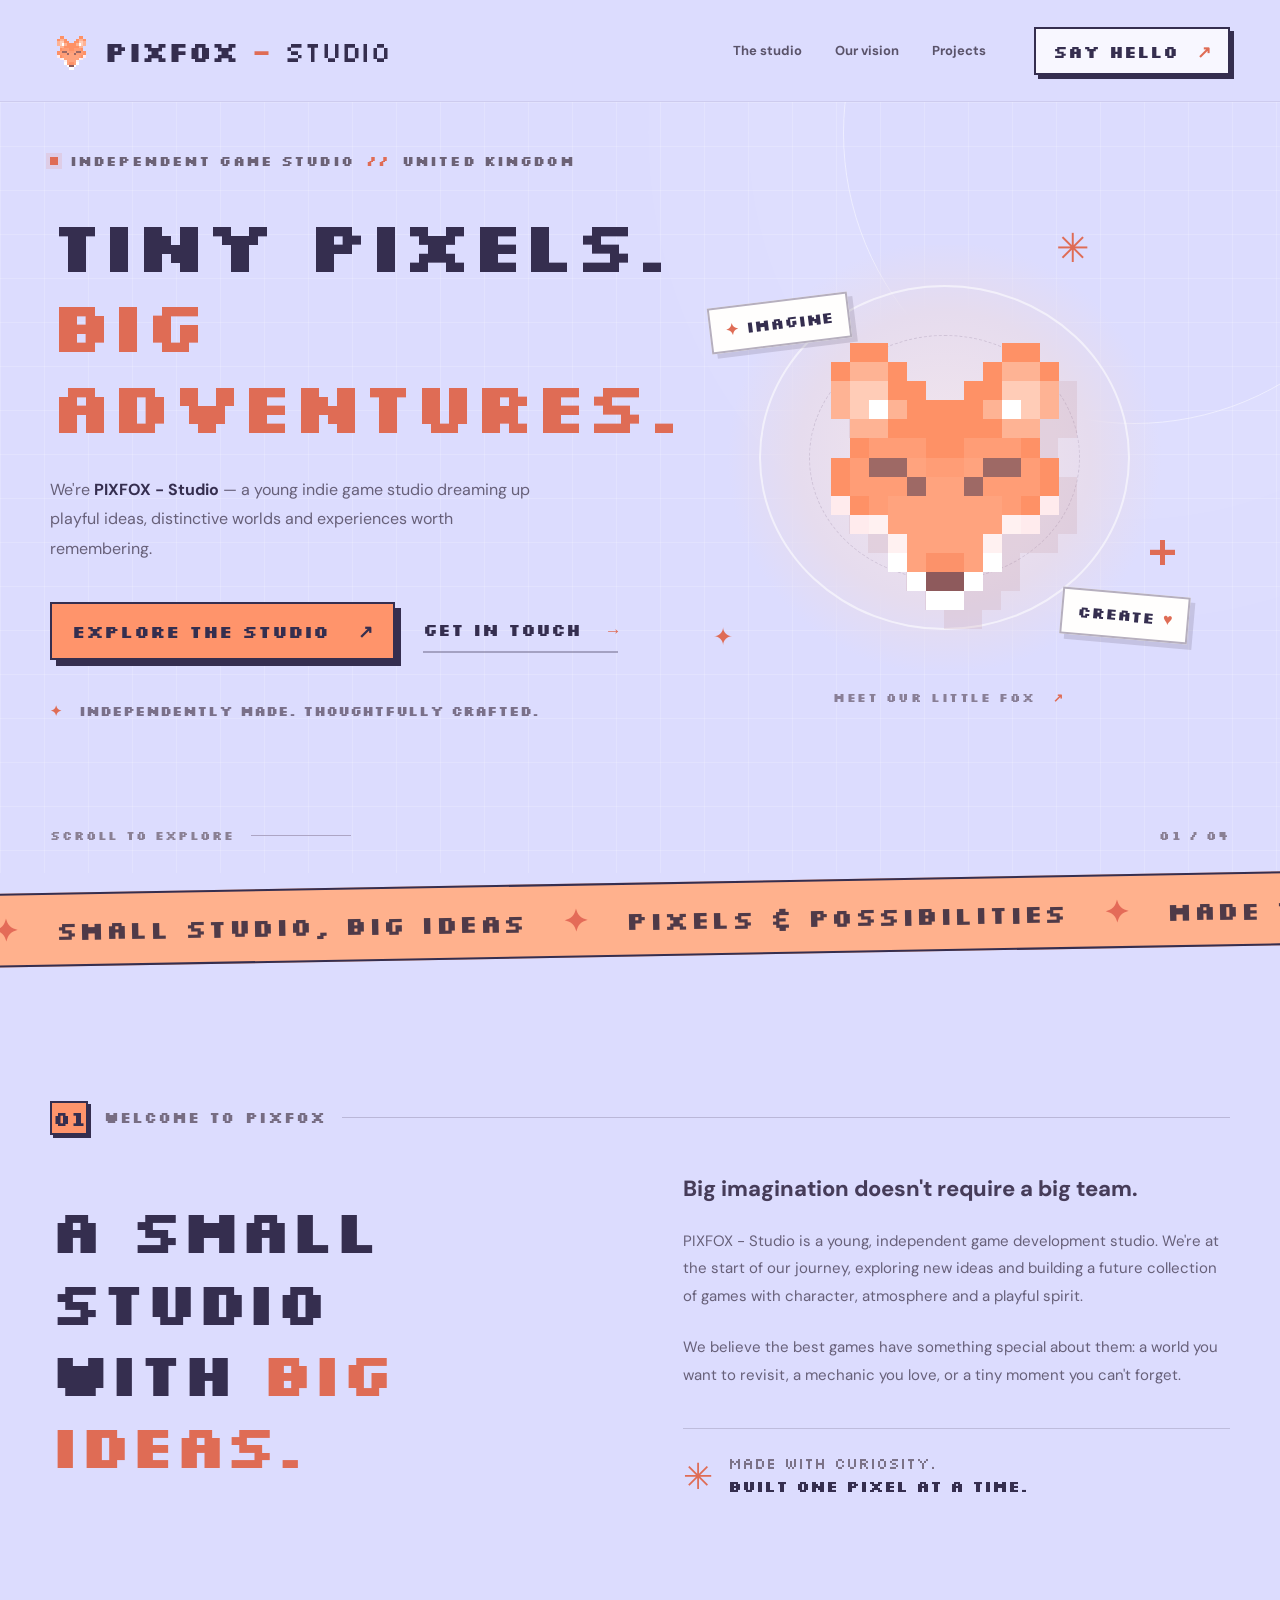
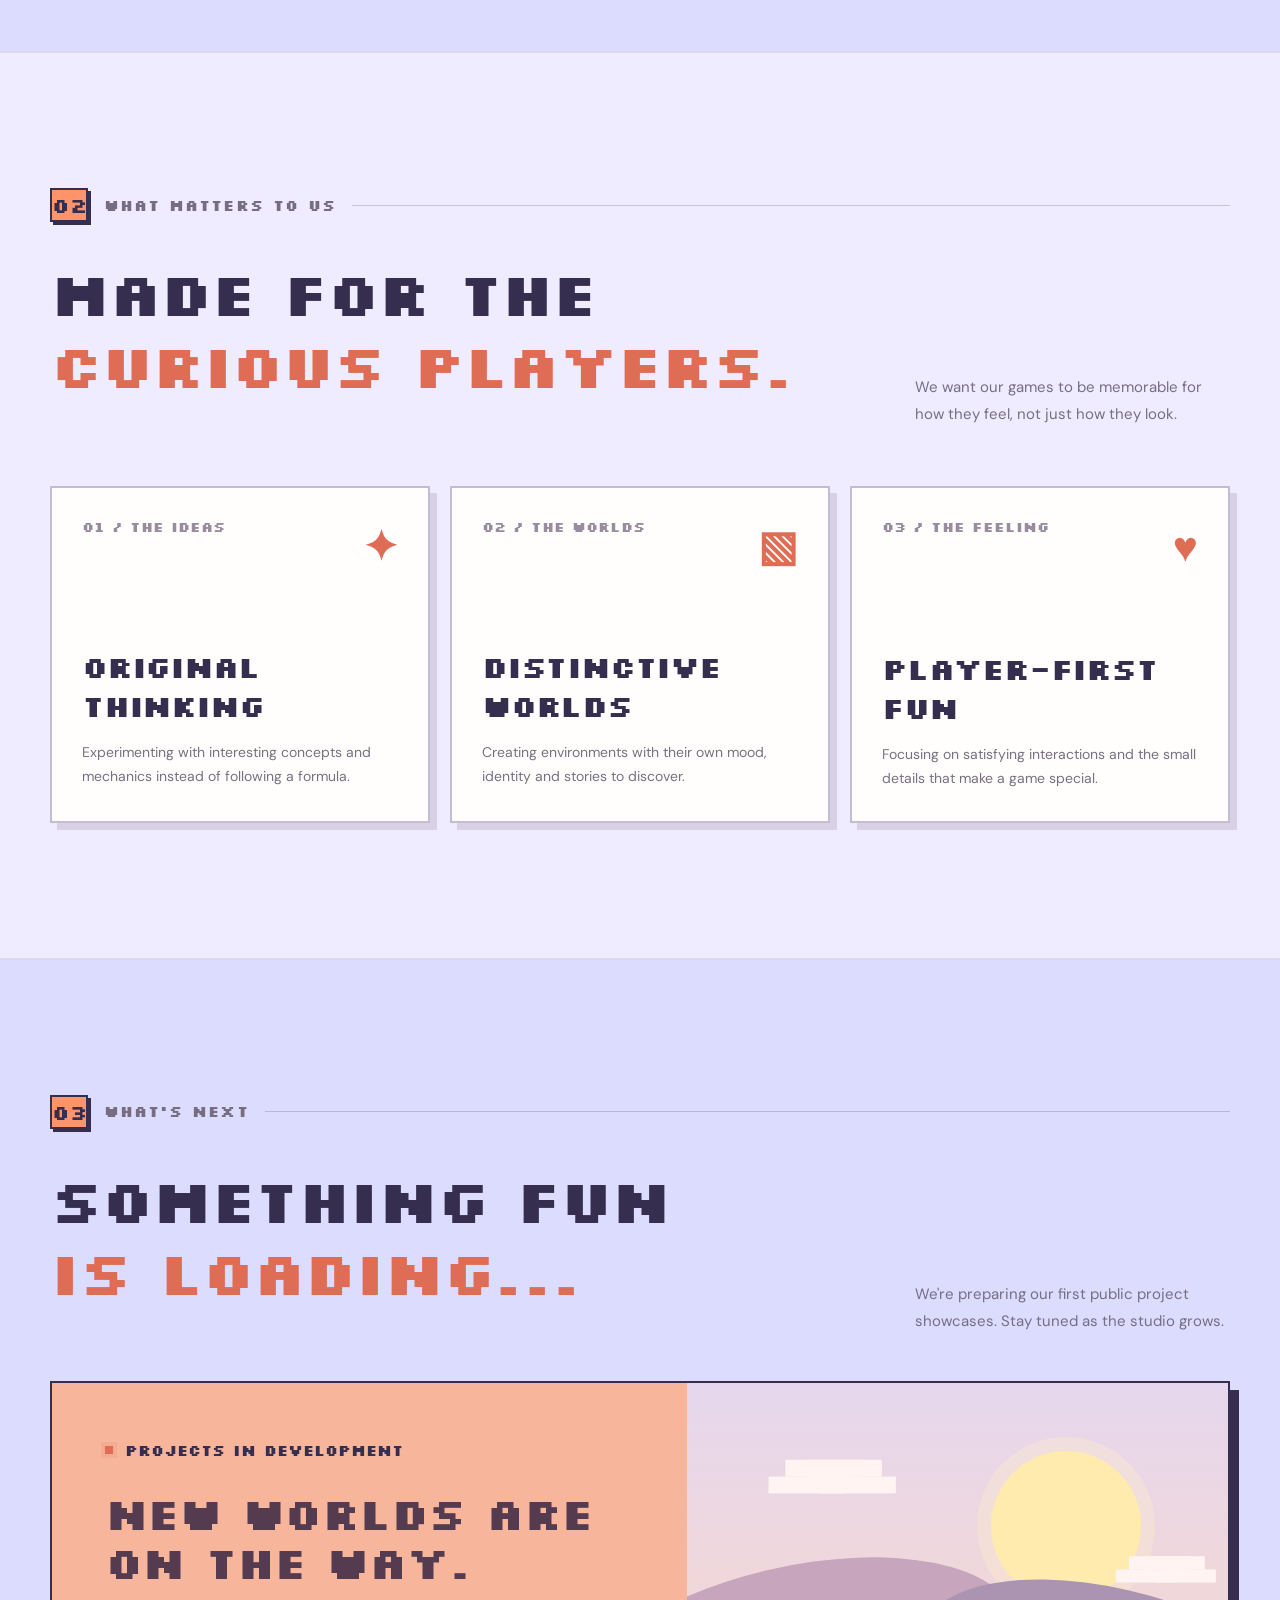
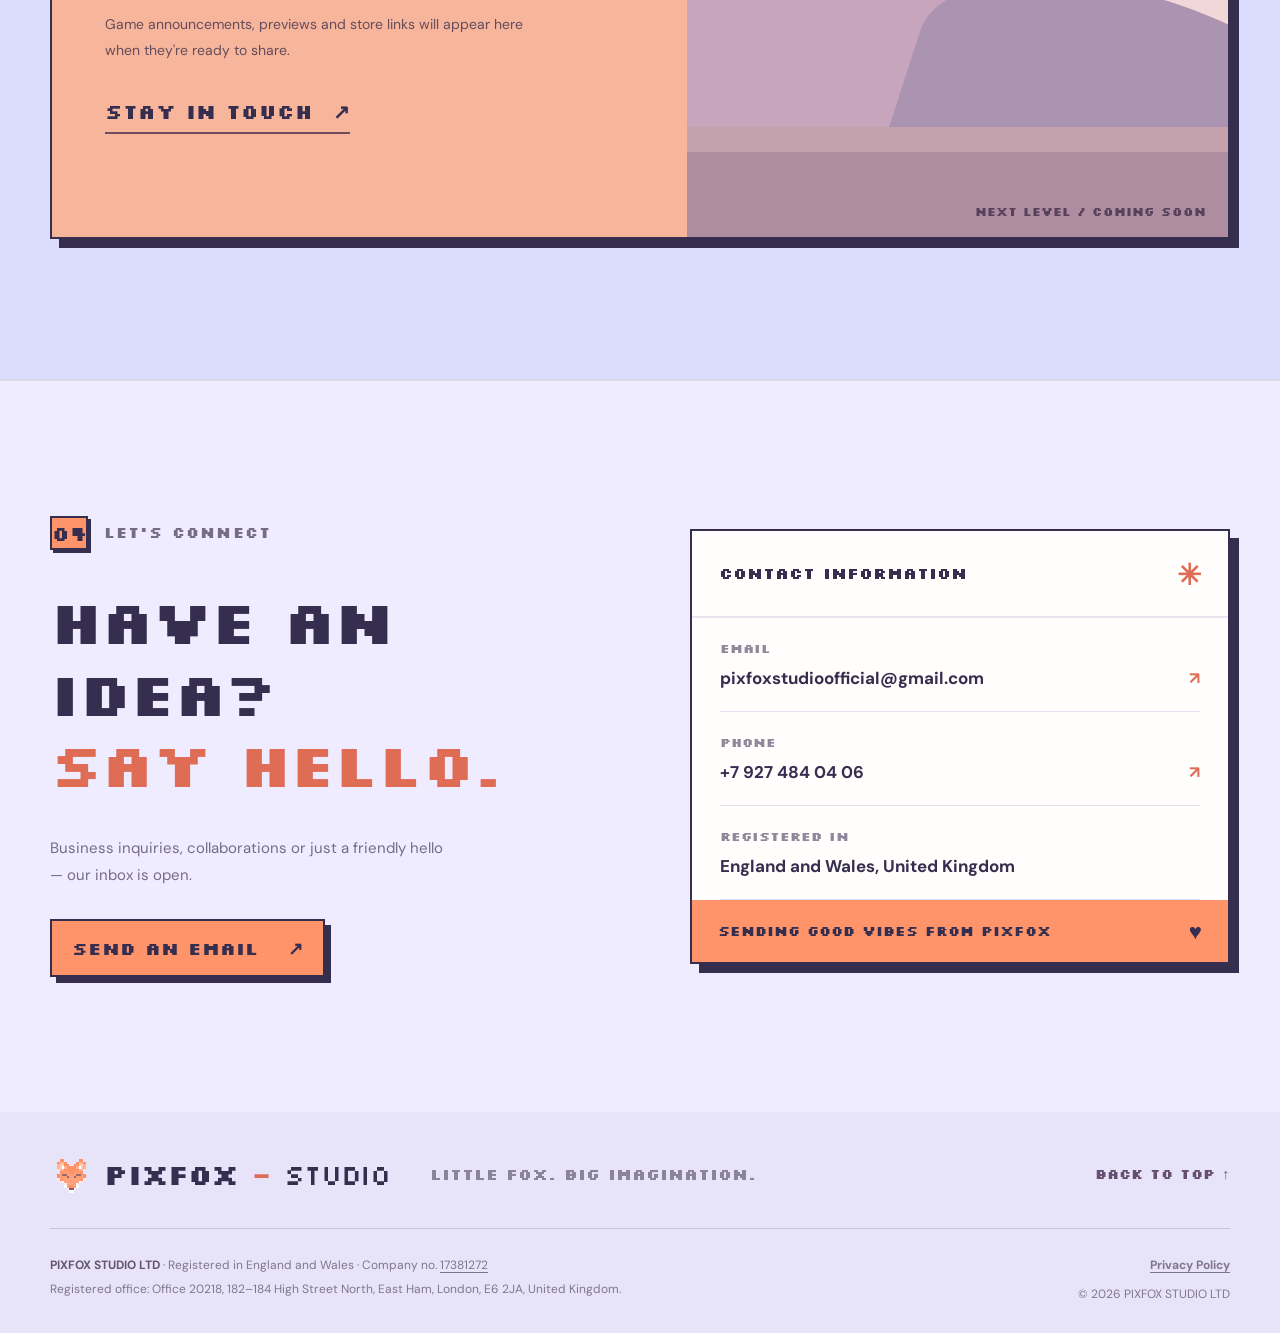
==== commit 874a9bac: "fix: improve pixel typography and simplify About and Projects sections" ====
--- a/index.html
+++ b/index.html
@@ -75,9 +75,7 @@
       <div class="about-grid">
         <div data-reveal>
           <h2 class="section-title" id="about-title">A small studio<br>with <em>big ideas.</em></h2>
-          <div class="about-portrait">
-            <img src="assets/pixfox-logo.png" alt="Original PIXFOX - Studio pixel-art wordmark">
-          </div>
+
         </div>
         <div class="about-text" data-reveal>
           <p class="large-intro">Big imagination doesn't require a big team.</p>
@@ -105,7 +103,7 @@
       <div class="section-heading-row projects-header" data-reveal><h2 class="section-title" id="projects-title">Something fun<br><em>is loading...</em></h2><p>We're preparing our first public project showcases. Stay tuned as the studio grows.</p></div>
       <div class="project-card" data-reveal>
         <div class="project-copy"><div class="project-label"><span class="online-dot" aria-hidden="true"></span> PROJECTS IN DEVELOPMENT</div><h3>New worlds are<br>on the way.</h3><p>Game announcements, previews and store links will appear here when they're ready to share.</p><a href="mailto:pixfoxstudioofficial@gmail.com?subject=PIXFOX%20Studio%20inquiry">Stay in touch <span aria-hidden="true">↗</span></a></div>
-        <div class="project-scene" aria-hidden="true"><div class="scene-sun"></div><div class="scene-cloud cloud-a"></div><div class="scene-cloud cloud-b"></div><div class="scene-hill hill-one"></div><div class="scene-hill hill-two"></div><div class="scene-terrain"></div><img src="assets/pixfox-fox.png" alt=""></div>
+        <div class="project-scene" aria-hidden="true"><div class="scene-sun"></div><div class="scene-cloud cloud-a"></div><div class="scene-cloud cloud-b"></div><div class="scene-hill hill-one"></div><div class="scene-hill hill-two"></div><div class="scene-terrain"></div></div>
         <span class="project-id">NEXT LEVEL / COMING SOON</span>
       </div>
     </section>
--- a/styles.css
+++ b/styles.css
@@ -1,18 +1,18 @@
-@import url('https://fonts.googleapis.com/css2?family=DM+Sans:wght@400;500;600;700;800&family=Pixelify+Sans:wght@400;500;600;700&display=swap');
-:root{--lavender:#dcdcfe;--lavender-light:#ececff;--panel:#f9f8ff;--paper:#fffefd;--deep:#352e4f;--text:#605b76;--subtle:#827d95;--orange:#ff946b;--orange-dark:#df6c55;--peach:#ffc2a7;--border:#b8b6cf;--shadow:#bab5d5;--font:'DM Sans',Arial,sans-serif;--pixel:'Pixelify Sans',monospace}
+@import url('https://fonts.googleapis.com/css2?family=DM+Sans:wght@400;500;600;700;800&family=Silkscreen:wght@400;700&display=swap');
+:root{--lavender:#dcdcfe;--lavender-light:#ececff;--panel:#f9f8ff;--paper:#fffefd;--deep:#352e4f;--text:#605b76;--subtle:#827d95;--orange:#ff946b;--orange-dark:#df6c55;--peach:#ffc2a7;--border:#b8b6cf;--shadow:#bab5d5;--font:'DM Sans',Arial,sans-serif;--pixel:'Silkscreen',monospace}
 *{box-sizing:border-box}html{scroll-behavior:smooth;scroll-padding-top:90px}body{margin:0;background:var(--lavender);color:var(--deep);font-family:var(--font);-webkit-font-smoothing:antialiased;overflow-x:hidden}a{color:inherit;text-decoration:none}img{display:block;max-width:100%}button,a{-webkit-tap-highlight-color:transparent}a:focus-visible{outline:3px dashed var(--orange-dark);outline-offset:5px}::selection{background:var(--orange);color:var(--deep)}.container{width:min(1180px,calc(100% - 88px));margin:auto}.skip-link{position:absolute;left:12px;top:-60px;padding:12px;background:#fff;z-index:100}.skip-link:focus{top:12px}
 .site-header{height:102px;position:relative;z-index:8;border-bottom:1px solid rgba(97,87,120,.12)}.nav{display:flex;align-items:center;justify-content:space-between;gap:20px;height:100%}.brand{display:flex;align-items:center;gap:11px;font-family:var(--pixel);font-size:28px;line-height:1;font-weight:700;letter-spacing:-.04em;white-space:nowrap}.brand img{width:43px;height:43px;object-fit:contain;image-rendering:pixelated;transition:transform .25s steps(3)}.brand:hover img{transform:rotate(-9deg) translateY(-3px)}.brand-dash{color:var(--orange-dark)}.brand-studio{font-weight:500}.nav-links{display:flex;align-items:center;gap:33px;margin-left:auto;margin-right:28px}.nav-links a{font-size:13px;color:#5a536a;font-weight:700;transition:color .2s}.nav-links a:hover{color:var(--orange-dark)}.nav-cta{font-family:var(--pixel);font-size:17px;font-weight:700;background:#f8f7ff;border:2px solid var(--deep);box-shadow:4px 4px 0 var(--deep);padding:11px 17px;white-space:nowrap;transition:transform .18s,box-shadow .18s}.nav-cta:hover{transform:translate(3px,3px);box-shadow:1px 1px 0 var(--deep)}.nav-cta span{color:var(--orange-dark);padding-left:10px}
-.hero{position:relative;min-height:730px;overflow:hidden;background-image:linear-gradient(rgba(255,255,255,.17) 1px,transparent 1px),linear-gradient(90deg,rgba(255,255,255,.17) 1px,transparent 1px);background-size:44px 44px}.hero:before{content:"";position:absolute;width:580px;height:580px;right:-145px;top:-260px;border:1px solid rgba(255,255,255,.5);border-radius:50%;box-shadow:0 0 0 95px rgba(255,255,255,.035),0 0 0 195px rgba(255,255,255,.025)}.hero-layout{display:grid;grid-template-columns:1.08fr .92fr;align-items:center;gap:30px;min-height:650px}.hero-copy{position:relative;z-index:3;padding:50px 0 64px}.eyebrow{display:flex;align-items:center;gap:12px;flex-wrap:wrap;font:700 14px var(--pixel);letter-spacing:.08em;color:#6c6276}.online-dot{display:inline-block;width:8px;height:8px;flex-shrink:0;background:var(--orange-dark);box-shadow:0 0 0 4px rgba(233,104,81,.13);animation:status-pulse 2.4s infinite}.eye-split{color:var(--orange-dark)}h1,.section-title,.project-copy h3{font-family:var(--pixel);font-weight:700;letter-spacing:-.053em}.hero h1{font-size:clamp(64px,6.8vw,105px);line-height:.95;margin:34px 0 30px}.text-orange,.section-title em{color:var(--orange-dark);font-style:normal}.hero-lead{font-size:16px;line-height:1.85;color:#676079;max-width:495px;margin:0}.hero-lead strong{color:var(--deep)}.hero-actions{display:flex;align-items:center;gap:28px;margin-top:38px;flex-wrap:wrap}.pixel-btn{display:inline-flex;justify-content:space-between;align-items:center;gap:29px;min-height:58px;padding:13px 20px;font:700 18px var(--pixel);border:2px solid var(--deep);box-shadow:6px 6px 0 var(--deep);transition:transform .18s,box-shadow .18s}.pixel-btn:hover{transform:translate(4px,4px);box-shadow:2px 2px 0 var(--deep)}.primary-btn{background:var(--orange);color:var(--deep)}.text-link{font:700 17px var(--pixel);border-bottom:2px solid rgba(58,50,80,.35);padding:10px 0}.text-link span{margin-left:18px;color:var(--orange-dark)}.hero-detail{font:600 14px var(--pixel);color:#7a7089;margin-top:42px}.hero-detail span{color:var(--orange-dark);margin-right:10px}.hero-visual{min-height:550px;position:relative;isolation:isolate}.fox-platform{position:absolute;inset:70px 18px 55px 10px;display:grid;place-items:center;background:radial-gradient(circle at center,#f3e6ed 0%,#e6dcee 47%,transparent 70%)}.fox-orbit{position:absolute;border-radius:50%;border:2px solid rgba(255,255,255,.58);inset:40px;pointer-events:none}.fox-orbit-two{inset:90px;border:1px dashed rgba(139,121,153,.27);animation:rotate 80s linear infinite}.hero-fox{position:relative;width:min(76%,360px);height:auto;image-rendering:pixelated;filter:drop-shadow(18px 19px 0 rgba(194,146,150,.18));animation:fox-float 5s ease-in-out infinite}.pixel-star{position:absolute;z-index:2;color:var(--orange-dark);font-family:var(--pixel);font-size:40px}.star-one{top:46px;right:98px;animation:rotate 18s linear infinite}.star-two{bottom:74px;left:4px;font-size:24px}.star-three{right:8px;bottom:150px}.floating-note{position:absolute;z-index:2;background:var(--paper);padding:11px 14px;font:700 16px var(--pixel);border:2px solid #b6afbe;box-shadow:5px 5px 0 rgba(72,57,82,.16);animation:note-float 5s ease-in-out infinite}.floating-note span{color:var(--orange-dark)}.note-one{top:125px;left:0;transform:rotate(-7deg)}.note-two{right:0;bottom:86px;transform:rotate(5deg);animation-delay:-2s}.hero-visual-caption{position:absolute;bottom:20px;left:0;right:0;text-align:center;color:#897f96;font:700 12px var(--pixel);letter-spacing:.13em}.hero-visual-caption span{color:var(--orange-dark);margin-left:10px}.hero-bottom{display:flex;align-items:center;gap:17px;height:75px;color:#8a8094;font:700 12px var(--pixel);letter-spacing:.09em}.hero-line{height:1px;width:100px;background:#ada5c4}.hero-index{margin-left:auto}
+.hero{position:relative;min-height:730px;overflow:hidden;background-image:linear-gradient(rgba(255,255,255,.17) 1px,transparent 1px),linear-gradient(90deg,rgba(255,255,255,.17) 1px,transparent 1px);background-size:44px 44px}.hero:before{content:"";position:absolute;width:580px;height:580px;right:-145px;top:-260px;border:1px solid rgba(255,255,255,.5);border-radius:50%;box-shadow:0 0 0 95px rgba(255,255,255,.035),0 0 0 195px rgba(255,255,255,.025)}.hero-layout{display:grid;grid-template-columns:1.08fr .92fr;align-items:center;gap:30px;min-height:650px}.hero-copy{position:relative;z-index:3;padding:50px 0 64px}.eyebrow{display:flex;align-items:center;gap:12px;flex-wrap:wrap;font:700 14px var(--pixel);letter-spacing:.08em;color:#6c6276}.online-dot{display:inline-block;width:8px;height:8px;flex-shrink:0;background:var(--orange-dark);box-shadow:0 0 0 4px rgba(233,104,81,.13);animation:status-pulse 2.4s infinite}.eye-split{color:var(--orange-dark)}h1,.section-title,.project-copy h3{font-family:var(--pixel);font-weight:700;letter-spacing:-.035em}.hero h1{font-size:clamp(56px,5.6vw,86px);line-height:1.12;margin:34px 0 30px}.text-orange,.section-title em{color:var(--orange-dark);font-style:normal}.hero-lead{font-size:16px;line-height:1.85;color:#676079;max-width:495px;margin:0}.hero-lead strong{color:var(--deep)}.hero-actions{display:flex;align-items:center;gap:28px;margin-top:38px;flex-wrap:wrap}.pixel-btn{display:inline-flex;justify-content:space-between;align-items:center;gap:29px;min-height:58px;padding:13px 20px;font:700 18px var(--pixel);border:2px solid var(--deep);box-shadow:6px 6px 0 var(--deep);transition:transform .18s,box-shadow .18s}.pixel-btn:hover{transform:translate(4px,4px);box-shadow:2px 2px 0 var(--deep)}.primary-btn{background:var(--orange);color:var(--deep)}.text-link{font:700 17px var(--pixel);border-bottom:2px solid rgba(58,50,80,.35);padding:10px 0}.text-link span{margin-left:18px;color:var(--orange-dark)}.hero-detail{font:600 14px var(--pixel);color:#7a7089;margin-top:42px}.hero-detail span{color:var(--orange-dark);margin-right:10px}.hero-visual{min-height:550px;position:relative;isolation:isolate}.fox-platform{position:absolute;inset:70px 18px 55px 10px;display:grid;place-items:center;background:radial-gradient(circle at center,#f3e6ed 0%,#e6dcee 47%,transparent 70%)}.fox-orbit{position:absolute;border-radius:50%;border:2px solid rgba(255,255,255,.58);inset:40px;pointer-events:none}.fox-orbit-two{inset:90px;border:1px dashed rgba(139,121,153,.27);animation:rotate 80s linear infinite}.hero-fox{position:relative;width:min(76%,360px);height:auto;image-rendering:pixelated;filter:drop-shadow(18px 19px 0 rgba(194,146,150,.18));animation:fox-float 5s ease-in-out infinite}.pixel-star{position:absolute;z-index:2;color:var(--orange-dark);font-family:var(--pixel);font-size:40px}.star-one{top:46px;right:98px;animation:rotate 18s linear infinite}.star-two{bottom:74px;left:4px;font-size:24px}.star-three{right:8px;bottom:150px}.floating-note{position:absolute;z-index:2;background:var(--paper);padding:11px 14px;font:700 16px var(--pixel);border:2px solid #b6afbe;box-shadow:5px 5px 0 rgba(72,57,82,.16);animation:note-float 5s ease-in-out infinite}.floating-note span{color:var(--orange-dark)}.note-one{top:125px;left:0;transform:rotate(-7deg)}.note-two{right:0;bottom:86px;transform:rotate(5deg);animation-delay:-2s}.hero-visual-caption{position:absolute;bottom:20px;left:0;right:0;text-align:center;color:#897f96;font:700 12px var(--pixel);letter-spacing:.13em}.hero-visual-caption span{color:var(--orange-dark);margin-left:10px}.hero-bottom{display:flex;align-items:center;gap:17px;height:75px;color:#8a8094;font:700 12px var(--pixel);letter-spacing:.09em}.hero-line{height:1px;width:100px;background:#ada5c4}.hero-index{margin-left:auto}
 .ticker{height:73px;display:flex;align-items:center;overflow:hidden;background:#ffb18d;border-block:2px solid var(--deep);transform:rotate(-1deg) scale(1.012);position:relative;z-index:2;margin:10px 0}.ticker-track{white-space:nowrap;display:flex;align-items:center;gap:36px;flex-shrink:0;font:700 25px var(--pixel);letter-spacing:.05em;color:#4f3a48;animation:ticker-slide 31s linear infinite}.ticker-track span{font-size:30px;color:#e46b58}
-.section{padding:135px 0}.section-top{display:flex;align-items:center;gap:16px}.number-chip{width:38px;height:34px;display:grid;place-items:center;background:var(--orange);border:2px solid var(--deep);font:700 20px var(--pixel);box-shadow:3px 3px 0 var(--deep)}.section-kicker{font:700 15px var(--pixel);color:#776d83;letter-spacing:.07em}.section-rule{height:1px;background:rgba(83,73,101,.25);flex:1}.section-title{font-size:clamp(48px,5.8vw,82px);line-height:1.04;margin:35px 0}.about-grid{display:grid;grid-template-columns:1.06fr .84fr;gap:100px;margin-top:22px}.about-portrait{width:min(100%,505px);margin-top:45px;border:2px solid rgba(89,80,107,.14);background:#dcdcfe;box-shadow:9px 9px 0 rgba(93,82,110,.12);padding:16px}.about-portrait img{width:100%;image-rendering:pixelated}.about-text{padding-top:42px;color:#676079;font-size:15px;line-height:1.85}.about-text p{margin:0 0 23px}.about-text .large-intro{font-size:22px;line-height:1.42;font-weight:800;color:#463c59}.handwritten-note{display:flex;align-items:center;gap:15px;margin-top:39px;padding-top:20px;border-top:1px solid rgba(83,73,101,.22);font:500 16px var(--pixel);color:#7b7287;line-height:1.45}.handwritten-note strong{color:var(--deep)}.note-symbol{font-size:36px;color:var(--orange-dark)}
+.section{padding:135px 0}.section-top{display:flex;align-items:center;gap:16px}.number-chip{width:38px;height:34px;display:grid;place-items:center;background:var(--orange);border:2px solid var(--deep);font:700 20px var(--pixel);box-shadow:3px 3px 0 var(--deep)}.section-kicker{font:700 15px var(--pixel);color:#776d83;letter-spacing:.07em}.section-rule{height:1px;background:rgba(83,73,101,.25);flex:1}.section-title{font-size:clamp(43px,4.8vw,70px);line-height:1.17;margin:35px 0}.about-grid{display:grid;grid-template-columns:1fr 1fr;align-items:center;gap:85px;margin-top:24px}.about-text{padding-top:0;color:#676079;font-size:15px;line-height:1.85}.about-text p{margin:0 0 23px}.about-text .large-intro{font-size:22px;line-height:1.42;font-weight:800;color:#463c59}.handwritten-note{display:flex;align-items:center;gap:15px;margin-top:39px;padding-top:20px;border-top:1px solid rgba(83,73,101,.22);font:500 16px var(--pixel);color:#7b7287;line-height:1.45}.handwritten-note strong{color:var(--deep)}.note-symbol{font-size:36px;color:var(--orange-dark)}
 .vision-section{background:#f0ecff;border-block:2px solid rgba(90,78,106,.12)}.section-heading-row{display:flex;align-items:end;justify-content:space-between;gap:40px;margin-bottom:50px}.section-heading-row>p{font-size:15px;max-width:315px;line-height:1.8;margin:0 0 8px;color:#756e85}.feature-grid{display:grid;grid-template-columns:repeat(3,minmax(0,1fr));gap:20px}.feature-card{background:#fffefd;border:2px solid #c4bdd2;box-shadow:7px 7px 0 #d8d0e5;min-height:320px;padding:30px;transition:transform .2s,box-shadow .2s}.feature-card:hover{transform:translate(4px,4px);box-shadow:3px 3px 0 #d8d0e5}.feature-top{display:flex;align-items:start;justify-content:space-between;font:700 14px var(--pixel);color:#988c9e}.feature-icon{font-size:42px;color:var(--orange-dark)}.feature-card h3{font:700 30px var(--pixel);letter-spacing:-.04em;margin:75px 0 15px}.feature-card p{color:#787181;font-size:14px;line-height:1.75;margin:0}
-.projects-section{padding-bottom:140px}.projects-header{margin-bottom:38px}.project-card{min-height:458px;background:#f7b59b;border:2px solid var(--deep);box-shadow:9px 9px 0 var(--deep);display:grid;grid-template-columns:1.08fr .92fr;position:relative;overflow:hidden}.project-copy{padding:58px 53px 60px;z-index:2;position:relative}.project-label{display:flex;align-items:center;gap:12px;font:700 15px var(--pixel)}.project-copy h3{font-size:clamp(46px,4.2vw,63px);line-height:1.05;margin:29px 0 24px;color:#543b50}.project-copy p{max-width:420px;color:#654c5c;font-size:14px;line-height:1.85}.project-copy a{display:inline-flex;gap:20px;align-items:center;margin-top:20px;padding-bottom:8px;border-bottom:2px solid #704d5c;font:700 20px var(--pixel)}.project-scene{position:relative;overflow:hidden;isolation:isolate;background:linear-gradient(#e6d7ee,#f5d7ce 70%)}.scene-sun{position:absolute;width:150px;height:150px;right:16%;top:15%;background:#ffebad;box-shadow:0 0 0 14px rgba(255,238,203,.34);border-radius:50%}.scene-cloud{position:absolute;background:#fff4f1;width:110px;height:24px;box-shadow:24px -24px 0 #fff4f1,52px -24px 0 #fff4f1,72px 0 0 #fff4f1}.cloud-a{top:20%;left:12%;transform:scale(.7)}.cloud-b{right:5%;top:40%;transform:scale(.55)}.scene-hill{position:absolute;bottom:60px;width:85%;height:210px;background:#c6a5bd;border-radius:50% 50% 0 0}.hill-one{left:-23%;transform:rotate(-13deg)}.hill-two{right:-26%;background:#ab93b2;bottom:30px;transform:rotate(18deg)}.scene-terrain{position:absolute;inset:auto 0 0;height:85px;background:#af8da0;box-shadow:0 -25px 0 #c4a2ad}.project-scene img{position:absolute;width:145px;height:145px;object-fit:contain;image-rendering:pixelated;bottom:60px;left:35%;filter:drop-shadow(9px 9px 0 rgba(85,62,85,.19));animation:fox-float 5s ease-in-out infinite}.project-id{position:absolute;right:22px;bottom:18px;font:700 12px var(--pixel);color:rgba(66,46,73,.8)}
+.projects-section{padding-bottom:140px}.projects-header{margin-bottom:38px}.project-card{min-height:458px;background:#f7b59b;border:2px solid var(--deep);box-shadow:9px 9px 0 var(--deep);display:grid;grid-template-columns:1.08fr .92fr;position:relative;overflow:hidden}.project-copy{padding:58px 53px 60px;z-index:2;position:relative}.project-label{display:flex;align-items:center;gap:12px;font:700 15px var(--pixel)}.project-copy h3{font-size:clamp(39px,3.4vw,54px);line-height:1.14;margin:29px 0 24px;color:#543b50}.project-copy p{max-width:420px;color:#654c5c;font-size:14px;line-height:1.85}.project-copy a{display:inline-flex;gap:20px;align-items:center;margin-top:20px;padding-bottom:8px;border-bottom:2px solid #704d5c;font:700 20px var(--pixel)}.project-scene{position:relative;overflow:hidden;isolation:isolate;background:linear-gradient(#e6d7ee,#f5d7ce 70%)}.scene-sun{position:absolute;width:150px;height:150px;right:16%;top:15%;background:#ffebad;box-shadow:0 0 0 14px rgba(255,238,203,.34);border-radius:50%}.scene-cloud{position:absolute;background:#fff4f1;width:110px;height:24px;box-shadow:24px -24px 0 #fff4f1,52px -24px 0 #fff4f1,72px 0 0 #fff4f1}.cloud-a{top:20%;left:12%;transform:scale(.7)}.cloud-b{right:5%;top:40%;transform:scale(.55)}.scene-hill{position:absolute;bottom:60px;width:85%;height:210px;background:#c6a5bd;border-radius:50% 50% 0 0}.hill-one{left:-23%;transform:rotate(-13deg)}.hill-two{right:-26%;background:#ab93b2;bottom:30px;transform:rotate(18deg)}.scene-terrain{position:absolute;inset:auto 0 0;height:85px;background:#af8da0;box-shadow:0 -25px 0 #c4a2ad}.project-id{position:absolute;right:22px;bottom:18px;font:700 12px var(--pixel);color:rgba(66,46,73,.8)}
 .contact-section{background:#f0ecff;border-top:2px solid rgba(90,78,106,.12)}.contact-layout{display:grid;grid-template-columns:1fr 1fr;align-items:center;gap:100px}.contact-copy p{color:#756c82;max-width:405px;line-height:1.8;font-size:15px;margin:0 0 30px}.contact-card{border:2px solid var(--deep);box-shadow:9px 9px 0 var(--deep);background:#fffefd}.contact-card-title{display:flex;align-items:center;justify-content:space-between;padding:24px 27px;border-bottom:2px solid #e9e5f0;font:700 16px var(--pixel)}.contact-card-title span{color:var(--orange-dark);font-size:29px}.contact-item{display:flex;flex-direction:column;gap:11px;margin:0 28px;padding:22px 0;border-bottom:1px solid #e5deec}.contact-item>span{color:#90879b;font:700 13px var(--pixel)}.contact-item a,.contact-item strong{font-size:17px;font-weight:700;overflow-wrap:anywhere}.contact-item a{display:flex;justify-content:space-between;gap:12px}.contact-item a span{color:var(--orange-dark)}.contact-item a:hover{color:var(--orange-dark)}.contact-item:last-of-type{border:0}.contact-card-foot{padding:16px 26px;background:var(--orange);display:flex;align-items:center;justify-content:space-between;gap:10px;font:700 14px var(--pixel)}.contact-card-foot span{font-size:22px}
 .site-footer{background:#e7e4fa;padding:40px 0 30px}.footer-top{display:flex;align-items:center;gap:40px;padding-bottom:33px}.footer-top>p{margin:0;color:#8b8396;font:600 16px var(--pixel)}.back-to-top{margin-left:auto;font:700 14px var(--pixel);color:#654e71}.footer-bottom{border-top:1px solid rgba(79,66,94,.2);padding-top:26px;display:flex;justify-content:space-between;gap:35px;color:#80758d;font-size:12px;line-height:1.75}.company-legal strong{color:#645769}.company-legal p{margin:3px 0 0}.company-legal a,.footer-end a{text-decoration:underline;text-underline-offset:3px}.company-legal a:hover,.footer-end a:hover{color:var(--orange-dark)}.footer-end{display:flex;flex-direction:column;align-items:flex-end;gap:8px;white-space:nowrap}.footer-end a{font-weight:700}
 .legal-main{padding:110px 0 135px}.legal-main>.container{max-width:950px}.legal-main h1{font:700 clamp(52px,7vw,85px)/1 var(--pixel);margin:36px 0 30px;letter-spacing:-.05em}.legal-main h1 em{color:var(--orange-dark);font-style:normal}.legal-text{font-size:15px;color:#625b75;line-height:1.85}.legal-text h2{font:700 28px var(--pixel);color:var(--deep);margin:38px 0 12px}.legal-text p{margin:0 0 18px}.legal-text a{text-decoration:underline;text-underline-offset:3px;color:#af594f}.legal-return{margin-top:35px}
 .reveal-ready [data-reveal]{opacity:0;transform:translateY(21px);transition:opacity .7s ease,transform .7s ease}.reveal-ready [data-reveal].is-visible{opacity:1;transform:translateY(0)}
 @keyframes fox-float{0%,100%{transform:translateY(0)}50%{transform:translateY(-14px)}}@keyframes rotate{to{transform:rotate(360deg)}}@keyframes note-float{0%,100%{translate:0 0}50%{translate:0 -9px}}@keyframes status-pulse{50%{box-shadow:0 0 0 7px rgba(233,104,81,.04)}}@keyframes ticker-slide{to{transform:translateX(-50%)}}
-@media(max-width:1100px){.hero h1{font-size:clamp(58px,6.5vw,88px)}.contact-layout{gap:58px}.about-grid{gap:65px}.hero-visual{transform:scale(.9);transform-origin:center}}
-@media(max-width:820px){.container{width:calc(100% - 44px)}.site-header{height:88px}.nav-links{display:none}.brand{font-size:25px}.hero-layout{grid-template-columns:1fr;min-height:unset;gap:0}.hero-copy{padding:66px 0 12px}.hero h1{font-size:clamp(64px,11vw,100px)}.hero-visual{min-height:495px;transform:none}.hero-bottom{height:55px}.about-grid,.contact-layout{grid-template-columns:1fr;gap:20px}.about-text{padding-top:0}.about-portrait{margin-top:26px}.section{padding:94px 0}.section-heading-row{display:block}.section-heading-row>p{max-width:560px}.feature-grid{grid-template-columns:1fr;gap:15px}.feature-card{min-height:225px}.feature-card h3{margin:42px 0 12px}.project-card{grid-template-columns:1fr}.project-scene{min-height:300px}.project-copy{padding:43px 35px}.project-id{color:#654c5c}.contact-card{margin-top:40px}.footer-top>p{display:none}}
-@media(max-width:560px){.container{width:calc(100% - 34px)}.brand{font-size:21px;gap:6px}.brand img{width:33px;height:33px}.nav-cta{font-size:14px;padding:8px 10px;box-shadow:3px 3px 0 var(--deep)}.nav-cta span{padding-left:3px}.hero-copy{padding-top:53px}.eyebrow{font-size:12px;gap:7px}.hero h1{font-size:clamp(51px,11.9vw,70px);margin:28px 0 23px}.hero-lead{font-size:14px}.hero-actions{gap:18px}.pixel-btn{font-size:17px;gap:16px;min-height:52px;padding:11px 14px}.hero-detail{font-size:12px;margin-top:30px}.hero-visual{min-height:350px}.fox-platform{inset:32px 7px 25px}.fox-orbit{inset:20px}.fox-orbit-two{inset:65px}.hero-fox{width:71%}.floating-note{font-size:13px;padding:9px}.note-one{top:52px}.note-two{bottom:55px}.hero-visual-caption{font-size:10px;bottom:5px}.hero-bottom{font-size:10px}.ticker{height:60px}.ticker-track{font-size:20px}.section{padding:80px 0}.section-title{font-size:clamp(44px,10.4vw,66px)}.about-grid{gap:20px}.about-text .large-intro{font-size:20px}.feature-card{padding:24px;min-height:220px}.project-copy h3{font-size:46px}.project-copy{padding:35px 24px 43px}.project-scene{min-height:260px}.contact-card-title{font-size:14px;padding:21px}.contact-item{margin:0 19px}.contact-item a,.contact-item strong{font-size:15px}.contact-card-foot{font-size:11px}.footer-top{gap:8px;justify-content:space-between}.footer-bottom{flex-direction:column;gap:18px}.footer-end{align-items:flex-start}.back-to-top{font-size:12px}.legal-main{padding:70px 0 100px}.legal-main h1{font-size:61px}.legal-text{font-size:14px}}
+@media(max-width:1100px){.hero h1{font-size:clamp(54px,6.1vw,78px)}.contact-layout{gap:58px}.about-grid{gap:65px}.hero-visual{transform:scale(.9);transform-origin:center}}
+@media(max-width:820px){.container{width:calc(100% - 44px)}.site-header{height:88px}.nav-links{display:none}.brand{font-size:25px}.hero-layout{grid-template-columns:1fr;min-height:unset;gap:0}.hero-copy{padding:66px 0 12px}.hero h1{font-size:clamp(51px,9.3vw,78px)}.hero-visual{min-height:495px;transform:none}.hero-bottom{height:55px}.about-grid,.contact-layout{grid-template-columns:1fr;gap:20px}.about-text{padding-top:0}.section{padding:94px 0}.section-heading-row{display:block}.section-heading-row>p{max-width:560px}.feature-grid{grid-template-columns:1fr;gap:15px}.feature-card{min-height:225px}.feature-card h3{margin:42px 0 12px}.project-card{grid-template-columns:1fr}.project-scene{min-height:300px}.project-copy{padding:43px 35px}.project-id{color:#654c5c}.contact-card{margin-top:40px}.footer-top>p{display:none}}
+@media(max-width:560px){.container{width:calc(100% - 34px)}.brand{font-size:21px;gap:6px}.brand img{width:33px;height:33px}.nav-cta{font-size:14px;padding:8px 10px;box-shadow:3px 3px 0 var(--deep)}.nav-cta span{padding-left:3px}.hero-copy{padding-top:53px}.eyebrow{font-size:12px;gap:7px}.hero h1{font-size:clamp(38px,9.1vw,55px);margin:28px 0 23px}.hero-lead{font-size:14px}.hero-actions{gap:18px}.pixel-btn{font-size:17px;gap:16px;min-height:52px;padding:11px 14px}.hero-detail{font-size:12px;margin-top:30px}.hero-visual{min-height:350px}.fox-platform{inset:32px 7px 25px}.fox-orbit{inset:20px}.fox-orbit-two{inset:65px}.hero-fox{width:71%}.floating-note{font-size:13px;padding:9px}.note-one{top:52px}.note-two{bottom:55px}.hero-visual-caption{font-size:10px;bottom:5px}.hero-bottom{font-size:10px}.ticker{height:60px}.ticker-track{font-size:20px}.section{padding:80px 0}.section-title{font-size:clamp(37px,8.1vw,54px)}.about-grid{gap:20px}.about-text .large-intro{font-size:20px}.feature-card{padding:24px;min-height:220px}.project-copy h3{font-size:clamp(33px,8vw,44px)}.project-copy{padding:35px 24px 43px}.project-scene{min-height:260px}.contact-card-title{font-size:14px;padding:21px}.contact-item{margin:0 19px}.contact-item a,.contact-item strong{font-size:15px}.contact-card-foot{font-size:11px}.footer-top{gap:8px;justify-content:space-between}.footer-bottom{flex-direction:column;gap:18px}.footer-end{align-items:flex-start}.back-to-top{font-size:12px}.legal-main{padding:70px 0 100px}.legal-main h1{font-size:61px}.legal-text{font-size:14px}}
 @media(prefers-reduced-motion:reduce){*,*:before,*:after{scroll-behavior:auto!important;animation-duration:.01ms!important;animation-iteration-count:1!important;transition:none!important}.reveal-ready [data-reveal]{opacity:1;transform:none}}
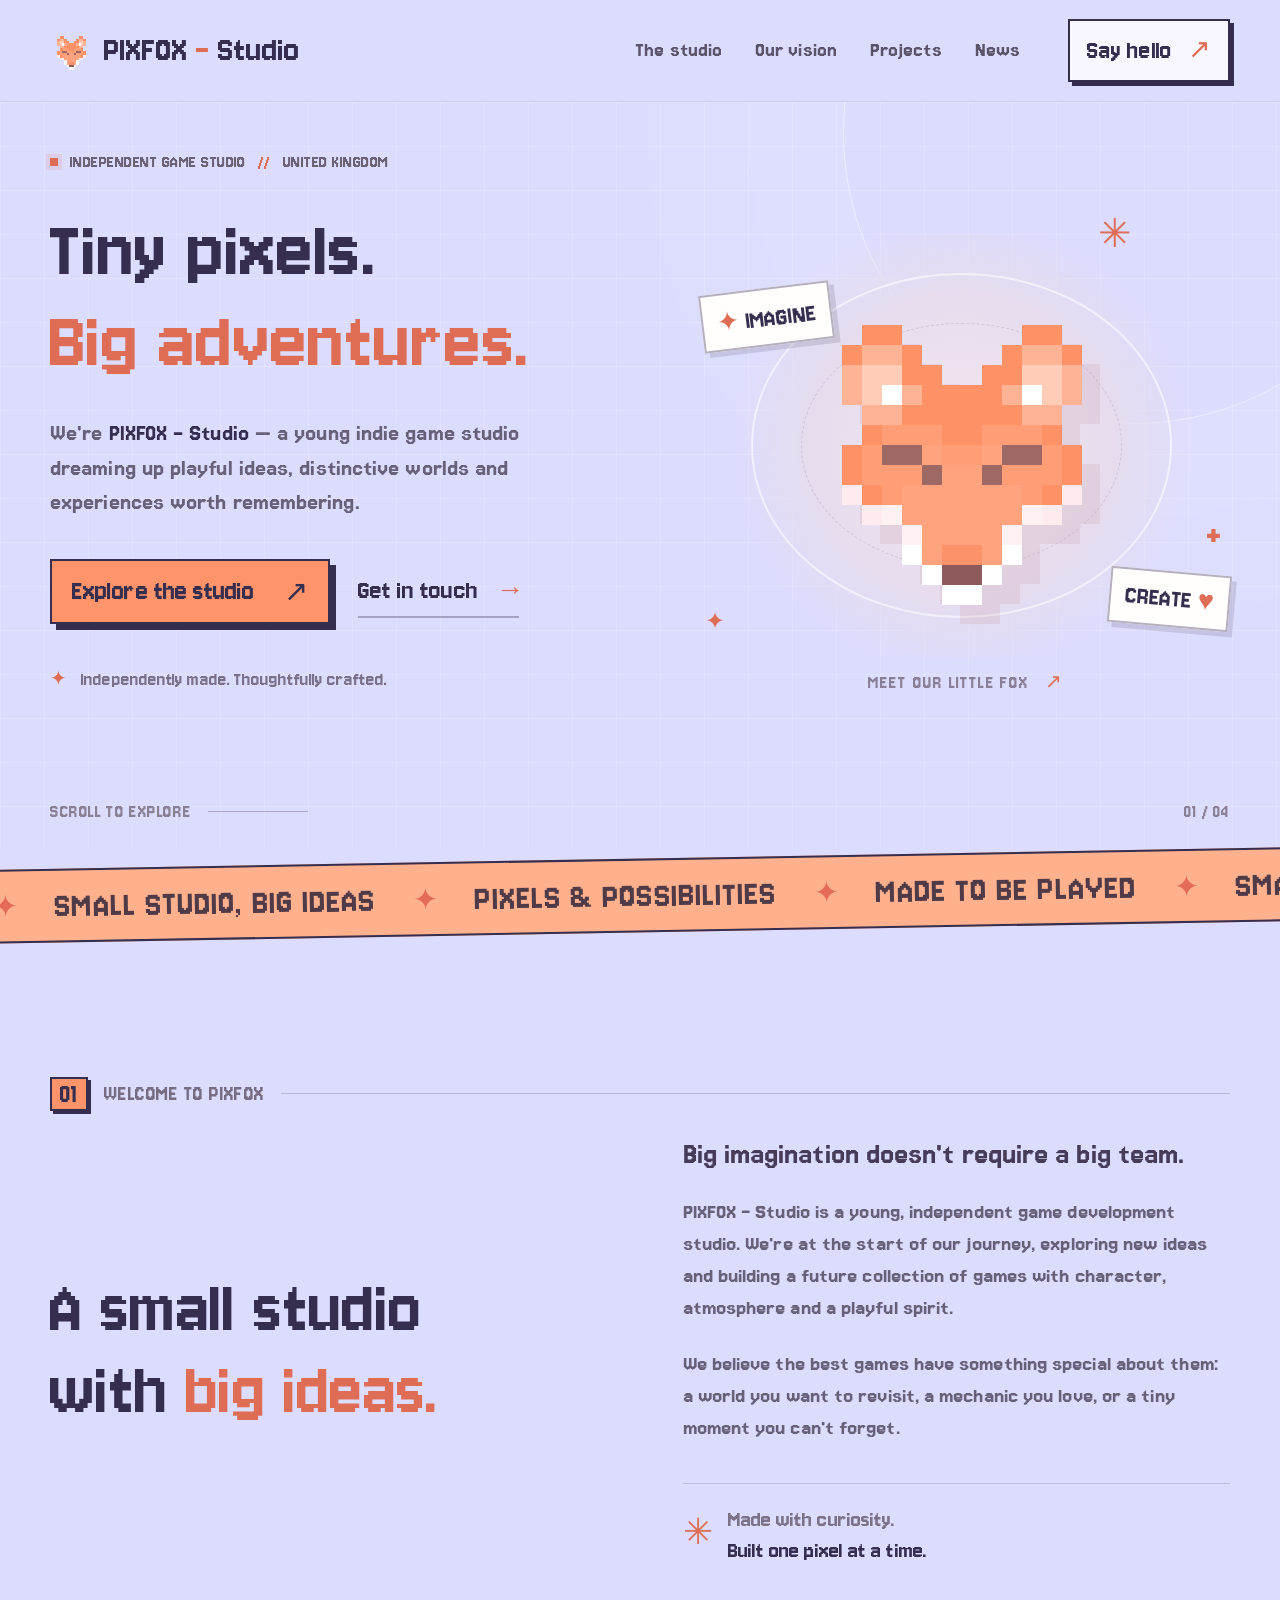
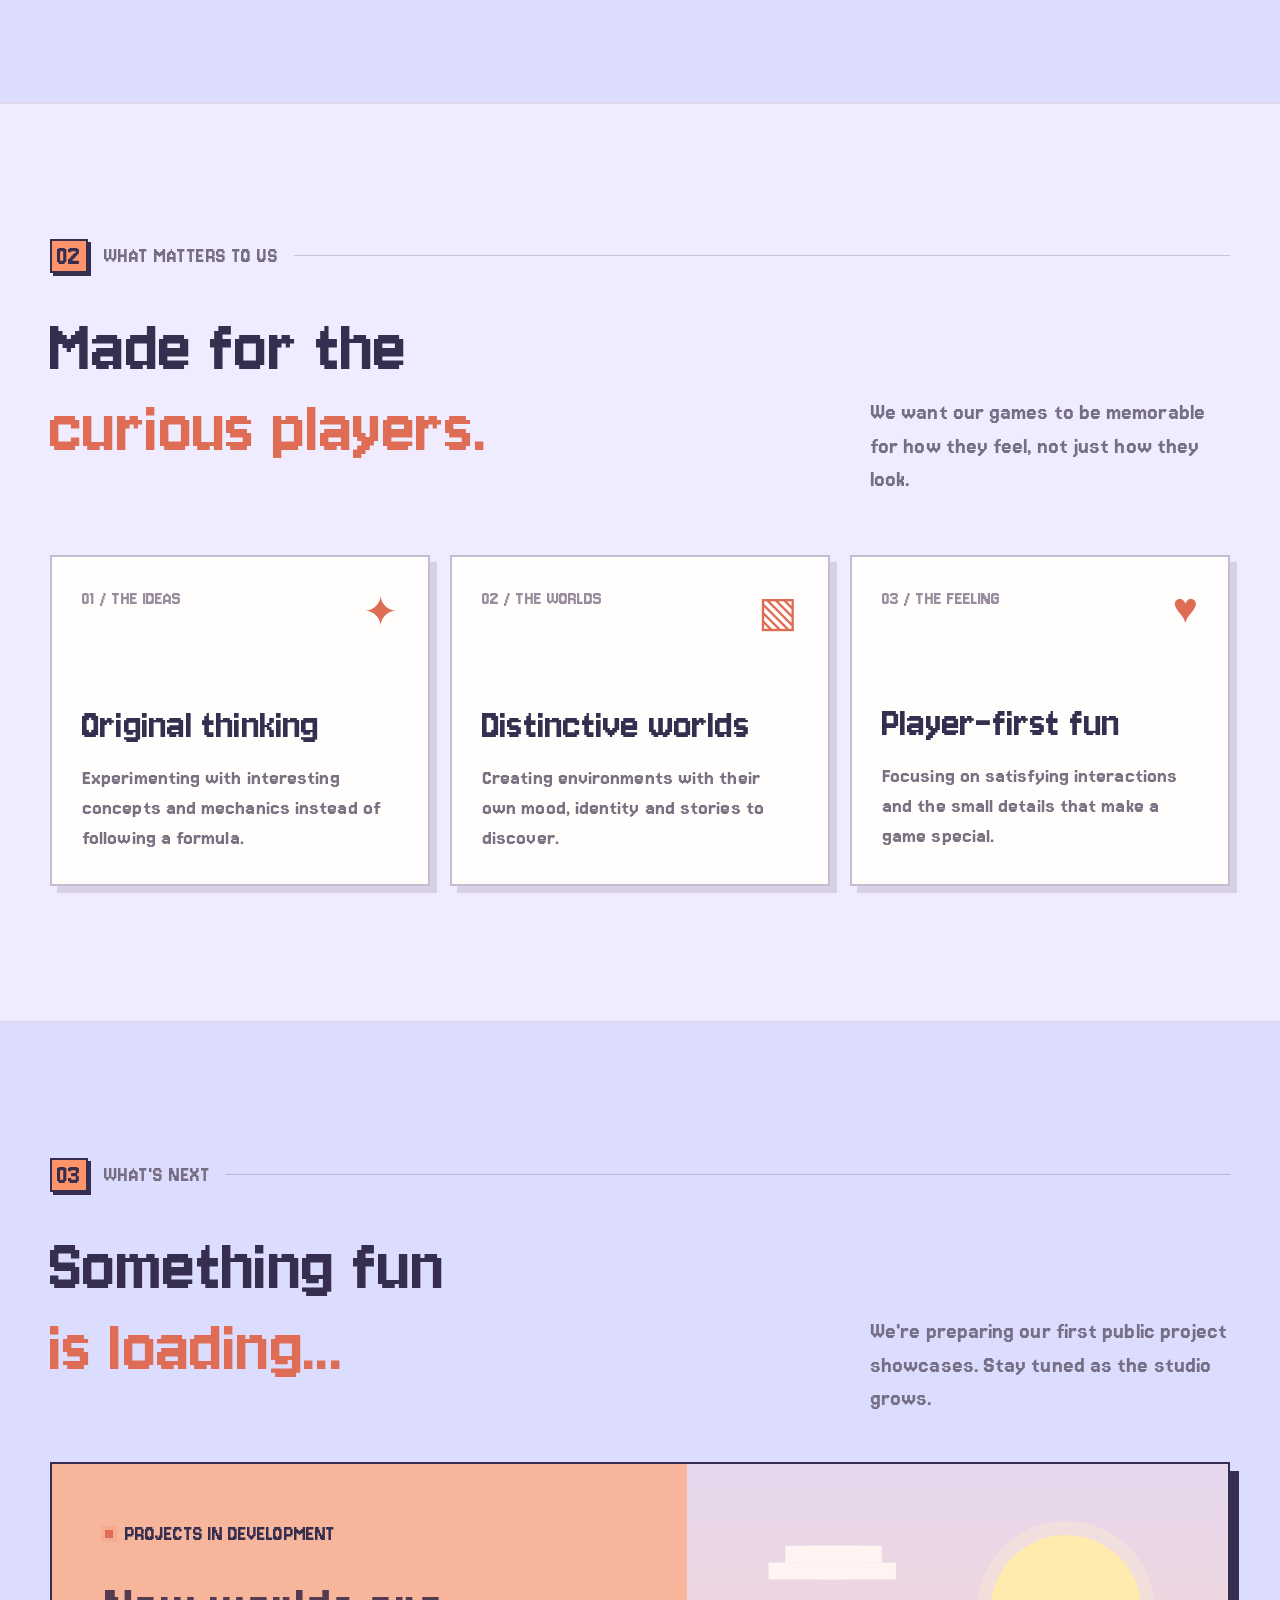
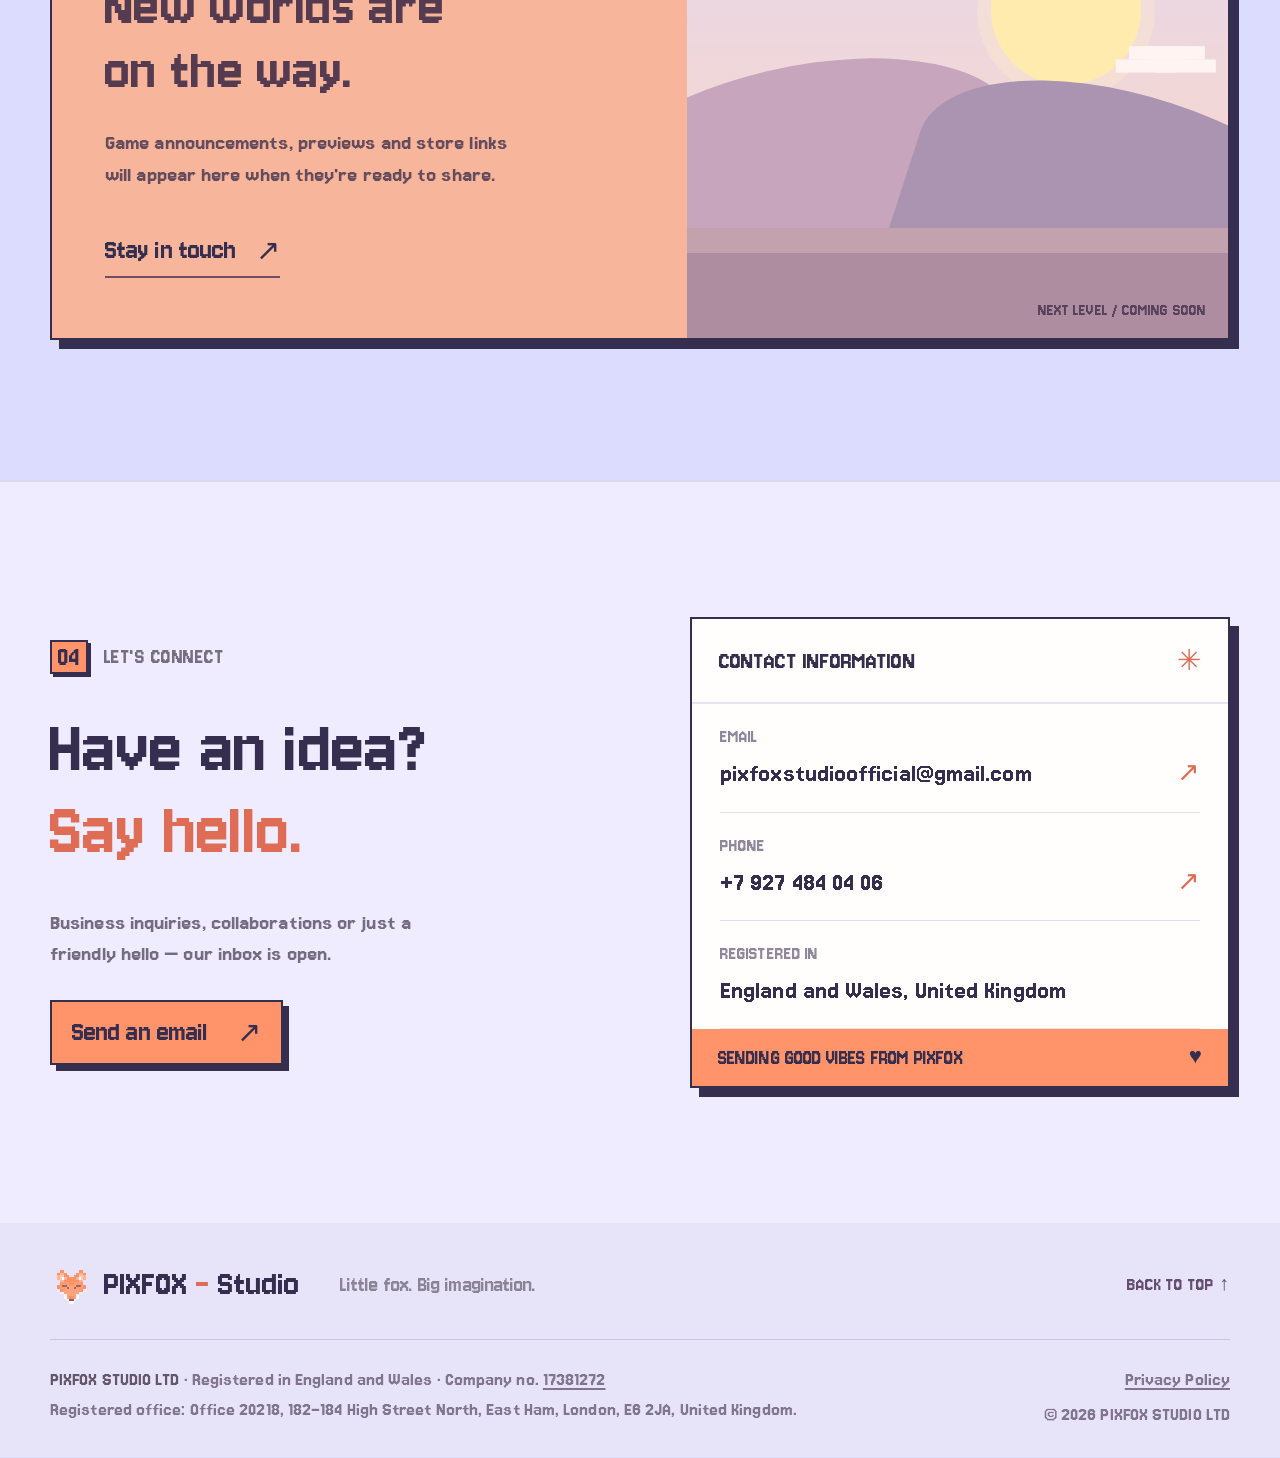
==== commit 78151036: "Connect PIXFOX website to admin-managed content" ====
--- a/index.html
+++ b/index.html
@@ -31,6 +31,7 @@
         <a href="#about">The studio</a>
         <a href="#vision">Our vision</a>
         <a href="#projects">Projects</a>
+        <a href="#news">News</a>
       </div>
       <a class="nav-cta" href="#contact">Say hello <span aria-hidden="true">↗</span></a>
     </nav>
@@ -101,10 +102,20 @@
     <section class="section projects-section container" id="projects" aria-labelledby="projects-title">
       <div class="section-top" data-reveal><span class="number-chip">03</span><span class="section-kicker">WHAT'S NEXT</span><span class="section-rule"></span></div>
       <div class="section-heading-row projects-header" data-reveal><h2 class="section-title" id="projects-title">Something fun<br><em>is loading...</em></h2><p>We're preparing our first public project showcases. Stay tuned as the studio grows.</p></div>
+      <div id="projects-list" class="cms-game-grid">
       <div class="project-card" data-reveal>
         <div class="project-copy"><div class="project-label"><span class="online-dot" aria-hidden="true"></span> PROJECTS IN DEVELOPMENT</div><h3>New worlds are<br>on the way.</h3><p>Game announcements, previews and store links will appear here when they're ready to share.</p><a href="mailto:pixfoxstudioofficial@gmail.com?subject=PIXFOX%20Studio%20inquiry">Stay in touch <span aria-hidden="true">↗</span></a></div>
         <div class="project-scene" aria-hidden="true"><div class="scene-sun"></div><div class="scene-cloud cloud-a"></div><div class="scene-cloud cloud-b"></div><div class="scene-hill hill-one"></div><div class="scene-hill hill-two"></div><div class="scene-terrain"></div></div>
         <span class="project-id">NEXT LEVEL / COMING SOON</span>
+      </div>
+      </div>
+    </section>
+
+    <section class="section cms-news-section" id="news" aria-labelledby="news-title" hidden>
+      <div class="container">
+        <div class="section-top" data-reveal><span class="number-chip">04</span><span class="section-kicker">FROM THE STUDIO</span><span class="section-rule"></span></div>
+        <div class="section-heading-row" data-reveal><h2 class="section-title" id="news-title">Fresh from<br><em>PIXFOX.</em></h2><p>News, updates and little milestones from our studio.</p></div>
+        <div id="news-list" class="cms-news-grid"></div>
       </div>
     </section>
 
--- a/styles.css
+++ b/styles.css
@@ -1,5 +1,5 @@
-@import url('https://fonts.googleapis.com/css2?family=DM+Sans:wght@400;500;600;700;800&family=Silkscreen:wght@400;700&display=swap');
-:root{--lavender:#dcdcfe;--lavender-light:#ececff;--panel:#f9f8ff;--paper:#fffefd;--deep:#352e4f;--text:#605b76;--subtle:#827d95;--orange:#ff946b;--orange-dark:#df6c55;--peach:#ffc2a7;--border:#b8b6cf;--shadow:#bab5d5;--font:'DM Sans',Arial,sans-serif;--pixel:'Silkscreen',monospace}
+@import url('https://fonts.googleapis.com/css2?family=Jersey+10&family=Jersey+15&display=swap');
+:root{--lavender:#dcdcfe;--lavender-light:#ececff;--panel:#f9f8ff;--paper:#fffefd;--deep:#352e4f;--text:#605b76;--subtle:#827d95;--orange:#ff946b;--orange-dark:#df6c55;--peach:#ffc2a7;--border:#b8b6cf;--shadow:#bab5d5;--font:'Jersey 15',monospace;--pixel:'Jersey 10',monospace}
 *{box-sizing:border-box}html{scroll-behavior:smooth;scroll-padding-top:90px}body{margin:0;background:var(--lavender);color:var(--deep);font-family:var(--font);-webkit-font-smoothing:antialiased;overflow-x:hidden}a{color:inherit;text-decoration:none}img{display:block;max-width:100%}button,a{-webkit-tap-highlight-color:transparent}a:focus-visible{outline:3px dashed var(--orange-dark);outline-offset:5px}::selection{background:var(--orange);color:var(--deep)}.container{width:min(1180px,calc(100% - 88px));margin:auto}.skip-link{position:absolute;left:12px;top:-60px;padding:12px;background:#fff;z-index:100}.skip-link:focus{top:12px}
 .site-header{height:102px;position:relative;z-index:8;border-bottom:1px solid rgba(97,87,120,.12)}.nav{display:flex;align-items:center;justify-content:space-between;gap:20px;height:100%}.brand{display:flex;align-items:center;gap:11px;font-family:var(--pixel);font-size:28px;line-height:1;font-weight:700;letter-spacing:-.04em;white-space:nowrap}.brand img{width:43px;height:43px;object-fit:contain;image-rendering:pixelated;transition:transform .25s steps(3)}.brand:hover img{transform:rotate(-9deg) translateY(-3px)}.brand-dash{color:var(--orange-dark)}.brand-studio{font-weight:500}.nav-links{display:flex;align-items:center;gap:33px;margin-left:auto;margin-right:28px}.nav-links a{font-size:13px;color:#5a536a;font-weight:700;transition:color .2s}.nav-links a:hover{color:var(--orange-dark)}.nav-cta{font-family:var(--pixel);font-size:17px;font-weight:700;background:#f8f7ff;border:2px solid var(--deep);box-shadow:4px 4px 0 var(--deep);padding:11px 17px;white-space:nowrap;transition:transform .18s,box-shadow .18s}.nav-cta:hover{transform:translate(3px,3px);box-shadow:1px 1px 0 var(--deep)}.nav-cta span{color:var(--orange-dark);padding-left:10px}
 .hero{position:relative;min-height:730px;overflow:hidden;background-image:linear-gradient(rgba(255,255,255,.17) 1px,transparent 1px),linear-gradient(90deg,rgba(255,255,255,.17) 1px,transparent 1px);background-size:44px 44px}.hero:before{content:"";position:absolute;width:580px;height:580px;right:-145px;top:-260px;border:1px solid rgba(255,255,255,.5);border-radius:50%;box-shadow:0 0 0 95px rgba(255,255,255,.035),0 0 0 195px rgba(255,255,255,.025)}.hero-layout{display:grid;grid-template-columns:1.08fr .92fr;align-items:center;gap:30px;min-height:650px}.hero-copy{position:relative;z-index:3;padding:50px 0 64px}.eyebrow{display:flex;align-items:center;gap:12px;flex-wrap:wrap;font:700 14px var(--pixel);letter-spacing:.08em;color:#6c6276}.online-dot{display:inline-block;width:8px;height:8px;flex-shrink:0;background:var(--orange-dark);box-shadow:0 0 0 4px rgba(233,104,81,.13);animation:status-pulse 2.4s infinite}.eye-split{color:var(--orange-dark)}h1,.section-title,.project-copy h3{font-family:var(--pixel);font-weight:700;letter-spacing:-.035em}.hero h1{font-size:clamp(56px,5.6vw,86px);line-height:1.12;margin:34px 0 30px}.text-orange,.section-title em{color:var(--orange-dark);font-style:normal}.hero-lead{font-size:16px;line-height:1.85;color:#676079;max-width:495px;margin:0}.hero-lead strong{color:var(--deep)}.hero-actions{display:flex;align-items:center;gap:28px;margin-top:38px;flex-wrap:wrap}.pixel-btn{display:inline-flex;justify-content:space-between;align-items:center;gap:29px;min-height:58px;padding:13px 20px;font:700 18px var(--pixel);border:2px solid var(--deep);box-shadow:6px 6px 0 var(--deep);transition:transform .18s,box-shadow .18s}.pixel-btn:hover{transform:translate(4px,4px);box-shadow:2px 2px 0 var(--deep)}.primary-btn{background:var(--orange);color:var(--deep)}.text-link{font:700 17px var(--pixel);border-bottom:2px solid rgba(58,50,80,.35);padding:10px 0}.text-link span{margin-left:18px;color:var(--orange-dark)}.hero-detail{font:600 14px var(--pixel);color:#7a7089;margin-top:42px}.hero-detail span{color:var(--orange-dark);margin-right:10px}.hero-visual{min-height:550px;position:relative;isolation:isolate}.fox-platform{position:absolute;inset:70px 18px 55px 10px;display:grid;place-items:center;background:radial-gradient(circle at center,#f3e6ed 0%,#e6dcee 47%,transparent 70%)}.fox-orbit{position:absolute;border-radius:50%;border:2px solid rgba(255,255,255,.58);inset:40px;pointer-events:none}.fox-orbit-two{inset:90px;border:1px dashed rgba(139,121,153,.27);animation:rotate 80s linear infinite}.hero-fox{position:relative;width:min(76%,360px);height:auto;image-rendering:pixelated;filter:drop-shadow(18px 19px 0 rgba(194,146,150,.18));animation:fox-float 5s ease-in-out infinite}.pixel-star{position:absolute;z-index:2;color:var(--orange-dark);font-family:var(--pixel);font-size:40px}.star-one{top:46px;right:98px;animation:rotate 18s linear infinite}.star-two{bottom:74px;left:4px;font-size:24px}.star-three{right:8px;bottom:150px}.floating-note{position:absolute;z-index:2;background:var(--paper);padding:11px 14px;font:700 16px var(--pixel);border:2px solid #b6afbe;box-shadow:5px 5px 0 rgba(72,57,82,.16);animation:note-float 5s ease-in-out infinite}.floating-note span{color:var(--orange-dark)}.note-one{top:125px;left:0;transform:rotate(-7deg)}.note-two{right:0;bottom:86px;transform:rotate(5deg);animation-delay:-2s}.hero-visual-caption{position:absolute;bottom:20px;left:0;right:0;text-align:center;color:#897f96;font:700 12px var(--pixel);letter-spacing:.13em}.hero-visual-caption span{color:var(--orange-dark);margin-left:10px}.hero-bottom{display:flex;align-items:center;gap:17px;height:75px;color:#8a8094;font:700 12px var(--pixel);letter-spacing:.09em}.hero-line{height:1px;width:100px;background:#ada5c4}.hero-index{margin-left:auto}
@@ -16,3 +16,98 @@
 @media(max-width:820px){.container{width:calc(100% - 44px)}.site-header{height:88px}.nav-links{display:none}.brand{font-size:25px}.hero-layout{grid-template-columns:1fr;min-height:unset;gap:0}.hero-copy{padding:66px 0 12px}.hero h1{font-size:clamp(51px,9.3vw,78px)}.hero-visual{min-height:495px;transform:none}.hero-bottom{height:55px}.about-grid,.contact-layout{grid-template-columns:1fr;gap:20px}.about-text{padding-top:0}.section{padding:94px 0}.section-heading-row{display:block}.section-heading-row>p{max-width:560px}.feature-grid{grid-template-columns:1fr;gap:15px}.feature-card{min-height:225px}.feature-card h3{margin:42px 0 12px}.project-card{grid-template-columns:1fr}.project-scene{min-height:300px}.project-copy{padding:43px 35px}.project-id{color:#654c5c}.contact-card{margin-top:40px}.footer-top>p{display:none}}
 @media(max-width:560px){.container{width:calc(100% - 34px)}.brand{font-size:21px;gap:6px}.brand img{width:33px;height:33px}.nav-cta{font-size:14px;padding:8px 10px;box-shadow:3px 3px 0 var(--deep)}.nav-cta span{padding-left:3px}.hero-copy{padding-top:53px}.eyebrow{font-size:12px;gap:7px}.hero h1{font-size:clamp(38px,9.1vw,55px);margin:28px 0 23px}.hero-lead{font-size:14px}.hero-actions{gap:18px}.pixel-btn{font-size:17px;gap:16px;min-height:52px;padding:11px 14px}.hero-detail{font-size:12px;margin-top:30px}.hero-visual{min-height:350px}.fox-platform{inset:32px 7px 25px}.fox-orbit{inset:20px}.fox-orbit-two{inset:65px}.hero-fox{width:71%}.floating-note{font-size:13px;padding:9px}.note-one{top:52px}.note-two{bottom:55px}.hero-visual-caption{font-size:10px;bottom:5px}.hero-bottom{font-size:10px}.ticker{height:60px}.ticker-track{font-size:20px}.section{padding:80px 0}.section-title{font-size:clamp(37px,8.1vw,54px)}.about-grid{gap:20px}.about-text .large-intro{font-size:20px}.feature-card{padding:24px;min-height:220px}.project-copy h3{font-size:clamp(33px,8vw,44px)}.project-copy{padding:35px 24px 43px}.project-scene{min-height:260px}.contact-card-title{font-size:14px;padding:21px}.contact-item{margin:0 19px}.contact-item a,.contact-item strong{font-size:15px}.contact-card-foot{font-size:11px}.footer-top{gap:8px;justify-content:space-between}.footer-bottom{flex-direction:column;gap:18px}.footer-end{align-items:flex-start}.back-to-top{font-size:12px}.legal-main{padding:70px 0 100px}.legal-main h1{font-size:61px}.legal-text{font-size:14px}}
 @media(prefers-reduced-motion:reduce){*,*:before,*:after{scroll-behavior:auto!important;animation-duration:.01ms!important;animation-iteration-count:1!important;transition:none!important}.reveal-ready [data-reveal]{opacity:1;transform:none}}
+
+/* Typography v3: narrow pixel headings and consistent readable pixel body copy. */
+body{font-size:22px;line-height:1.38;font-synthesis:none;letter-spacing:.004em}
+.brand{font-size:37px;letter-spacing:0}
+.brand-studio{font-weight:400}
+.nav-links a{font-family:var(--font);font-size:22px;font-weight:400}
+.nav-cta{font-size:27px;font-weight:400}
+.eyebrow{font-size:19px;letter-spacing:.025em;font-weight:400}
+h1,.section-title,.project-copy h3{font-weight:400;letter-spacing:.005em}
+.hero h1{font-size:clamp(70px,6.8vw,98px);line-height:1.04}
+.hero-lead{font-size:25px;line-height:1.38;max-width:520px}
+.pixel-btn{font-size:29px;font-weight:400}
+.text-link{font-size:28px;font-weight:400}
+.hero-detail{font-size:20px;font-weight:400}
+.floating-note{font-size:27px;font-weight:400}
+.hero-visual-caption{font-size:20px;letter-spacing:.06em;font-weight:400}
+.hero-bottom{font-size:20px;font-weight:400;letter-spacing:.03em}
+.ticker-track{font-size:37px;font-weight:400;letter-spacing:.025em}
+.number-chip{font-size:29px;font-weight:400}
+.section-kicker{font-size:23px;font-weight:400;letter-spacing:.02em}
+.section-title{font-size:clamp(59px,6.1vw,88px);line-height:1.04}
+.about-text{font-size:23px;line-height:1.4}
+.about-text .large-intro{font-size:32px;line-height:1.2;font-weight:400}
+.handwritten-note,.handwritten-note strong{font-size:24px;font-weight:400;line-height:1.3}
+.section-heading-row>p{font-size:24px;line-height:1.4;max-width:360px}
+.feature-top{font-size:21px;font-weight:400}
+.feature-card h3{font-size:43px;font-weight:400;letter-spacing:.005em;margin-top:65px}
+.feature-card p{font-size:22px;line-height:1.36}
+.project-label{font-size:23px;font-weight:400}
+.project-copy h3{font-size:clamp(49px,4.8vw,68px);line-height:1.04}
+.project-copy p{font-size:23px;line-height:1.38}
+.project-copy a{font-size:29px;font-weight:400}
+.project-id{font-size:18px;font-weight:400}
+.contact-copy p{font-size:23px;line-height:1.38}
+.contact-card-title{font-size:26px;font-weight:400}
+.contact-item>span{font-size:20px;font-weight:400}
+.contact-item a,.contact-item strong{font-size:27px;font-weight:400;line-height:1.16}
+.contact-card-foot{font-size:22px;font-weight:400}
+.footer-top>p{font-size:22px;font-weight:400}
+.back-to-top{font-size:20px;font-weight:400}
+.footer-bottom{font-size:20px;line-height:1.32}
+.footer-end a,.company-legal strong{font-weight:400}
+.legal-main h1{font-size:clamp(67px,8vw,110px);font-weight:400;line-height:1.05;letter-spacing:0}
+.legal-text{font-size:24px;line-height:1.4}
+.legal-text h2{font-size:43px;font-weight:400}
+@media(max-width:560px){
+body{font-size:21px}
+.brand{font-size:27px;gap:6px}
+.nav-cta{font-size:22px}
+.eyebrow{font-size:17px;letter-spacing:0}
+.hero h1{font-size:clamp(49px,9.6vw,62px);line-height:1.06}
+.hero-lead{font-size:22px;line-height:1.34}
+.pixel-btn{font-size:25px}
+.text-link{font-size:24px}
+.hero-detail{font-size:18px}
+.floating-note{font-size:21px}
+.hero-visual-caption,.hero-bottom{font-size:15px}
+.ticker-track{font-size:30px}
+.section-kicker{font-size:18px}
+.number-chip{font-size:26px}
+.section-title{font-size:clamp(43px,8.6vw,58px);line-height:1.04}
+.about-text{font-size:21px;line-height:1.38}
+.about-text .large-intro{font-size:28px}
+.handwritten-note,.handwritten-note strong{font-size:22px}
+.section-heading-row>p{font-size:21px}
+.feature-top{font-size:19px}
+.feature-card h3{font-size:36px}
+.feature-card p{font-size:21px}
+.project-label{font-size:19px}
+.project-copy h3{font-size:clamp(43px,8.1vw,53px)}
+.project-copy p{font-size:21px}
+.project-copy a{font-size:26px}
+.project-id{font-size:16px}
+.contact-copy p{font-size:21px}
+.contact-card-title{font-size:22px}
+.contact-item>span{font-size:18px}
+.contact-item a,.contact-item strong{font-size:23px}
+.contact-card-foot{font-size:18px}
+.footer-bottom{font-size:19px}
+.back-to-top{font-size:18px}
+.legal-main h1{font-size:clamp(57px,13vw,78px)}
+.legal-text{font-size:21px;line-height:1.38}
+.legal-text h2{font-size:36px}
+}
+@media(max-width:820px){
+.brand{font-size:33px}
+.nav-cta{font-size:25px}
+.hero h1{font-size:clamp(62px,9vw,88px)}
+.section-title{font-size:clamp(54px,8.4vw,76px)}
+.project-copy h3{font-size:clamp(50px,7vw,64px)}
+}
+@media(max-width:1100px){
+.hero h1{font-size:clamp(61px,6.6vw,85px)}
+.section-title{font-size:clamp(55px,5.8vw,78px)}
+}
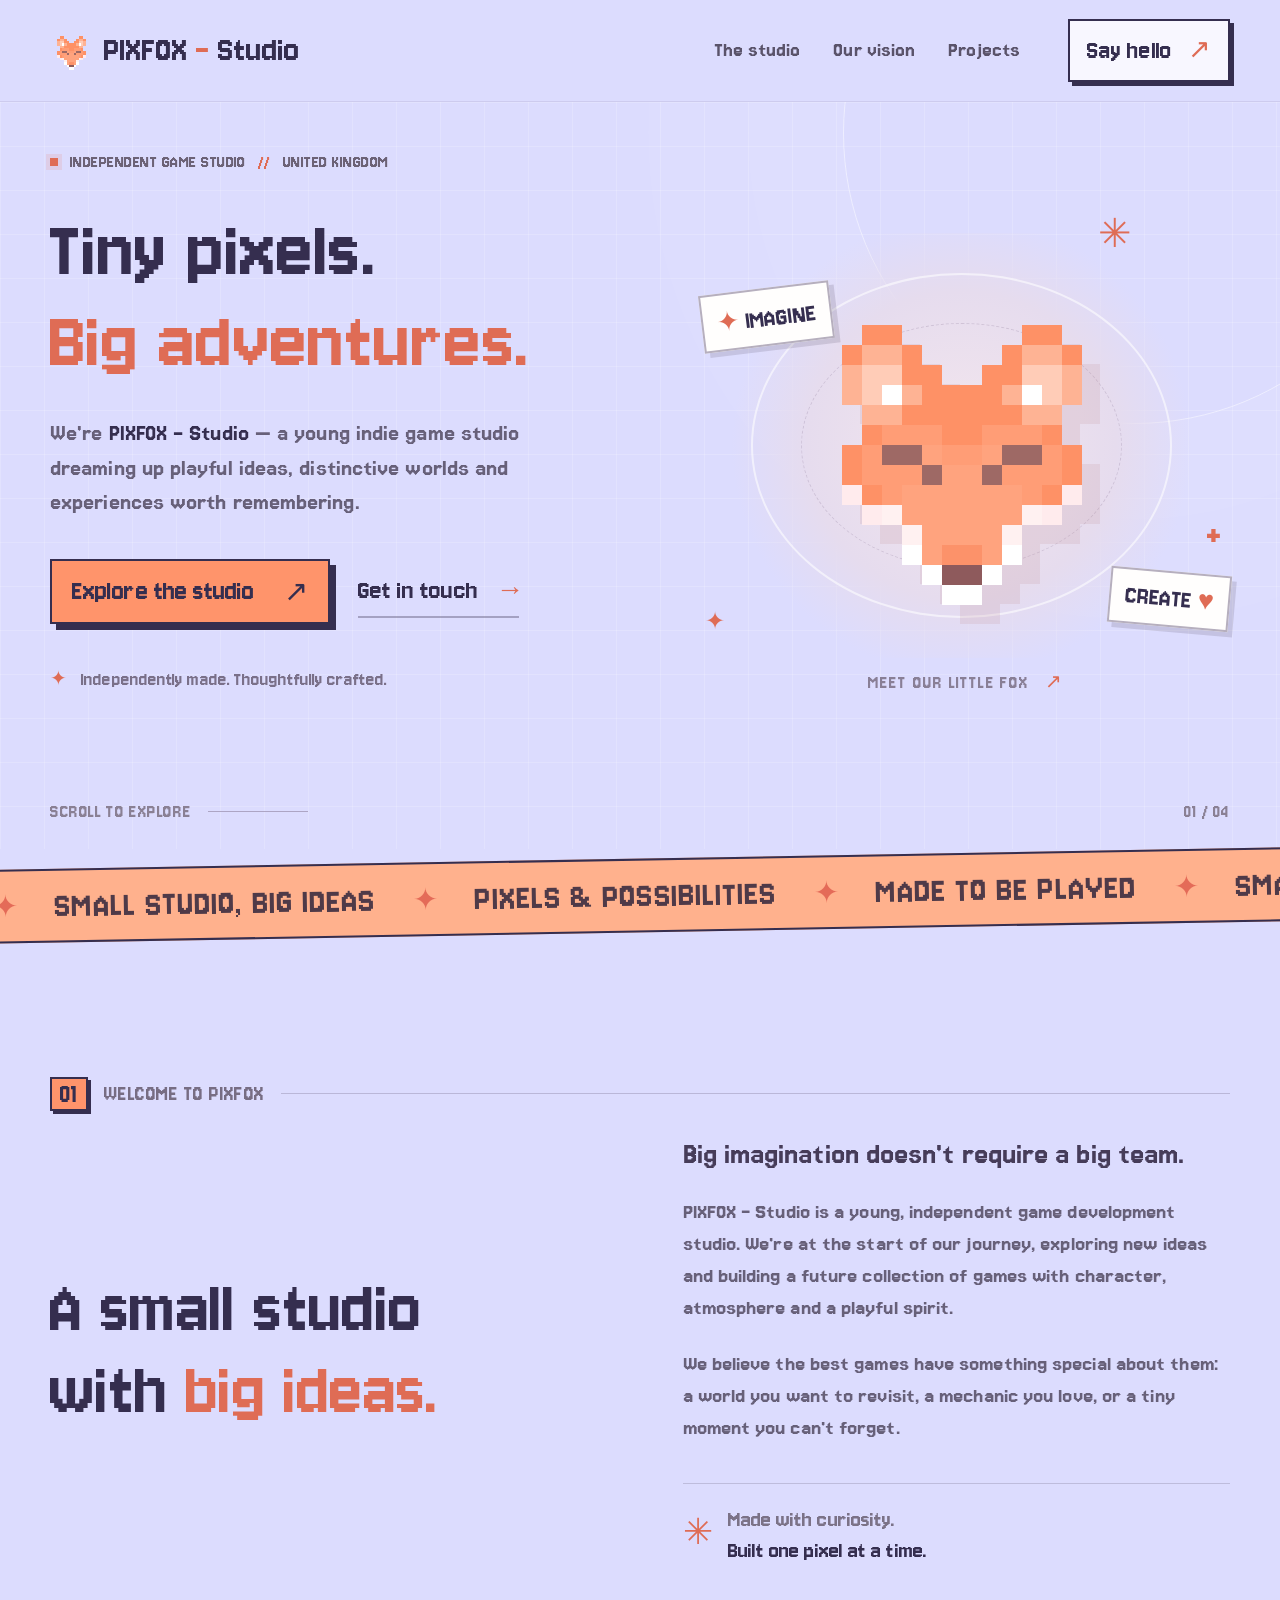
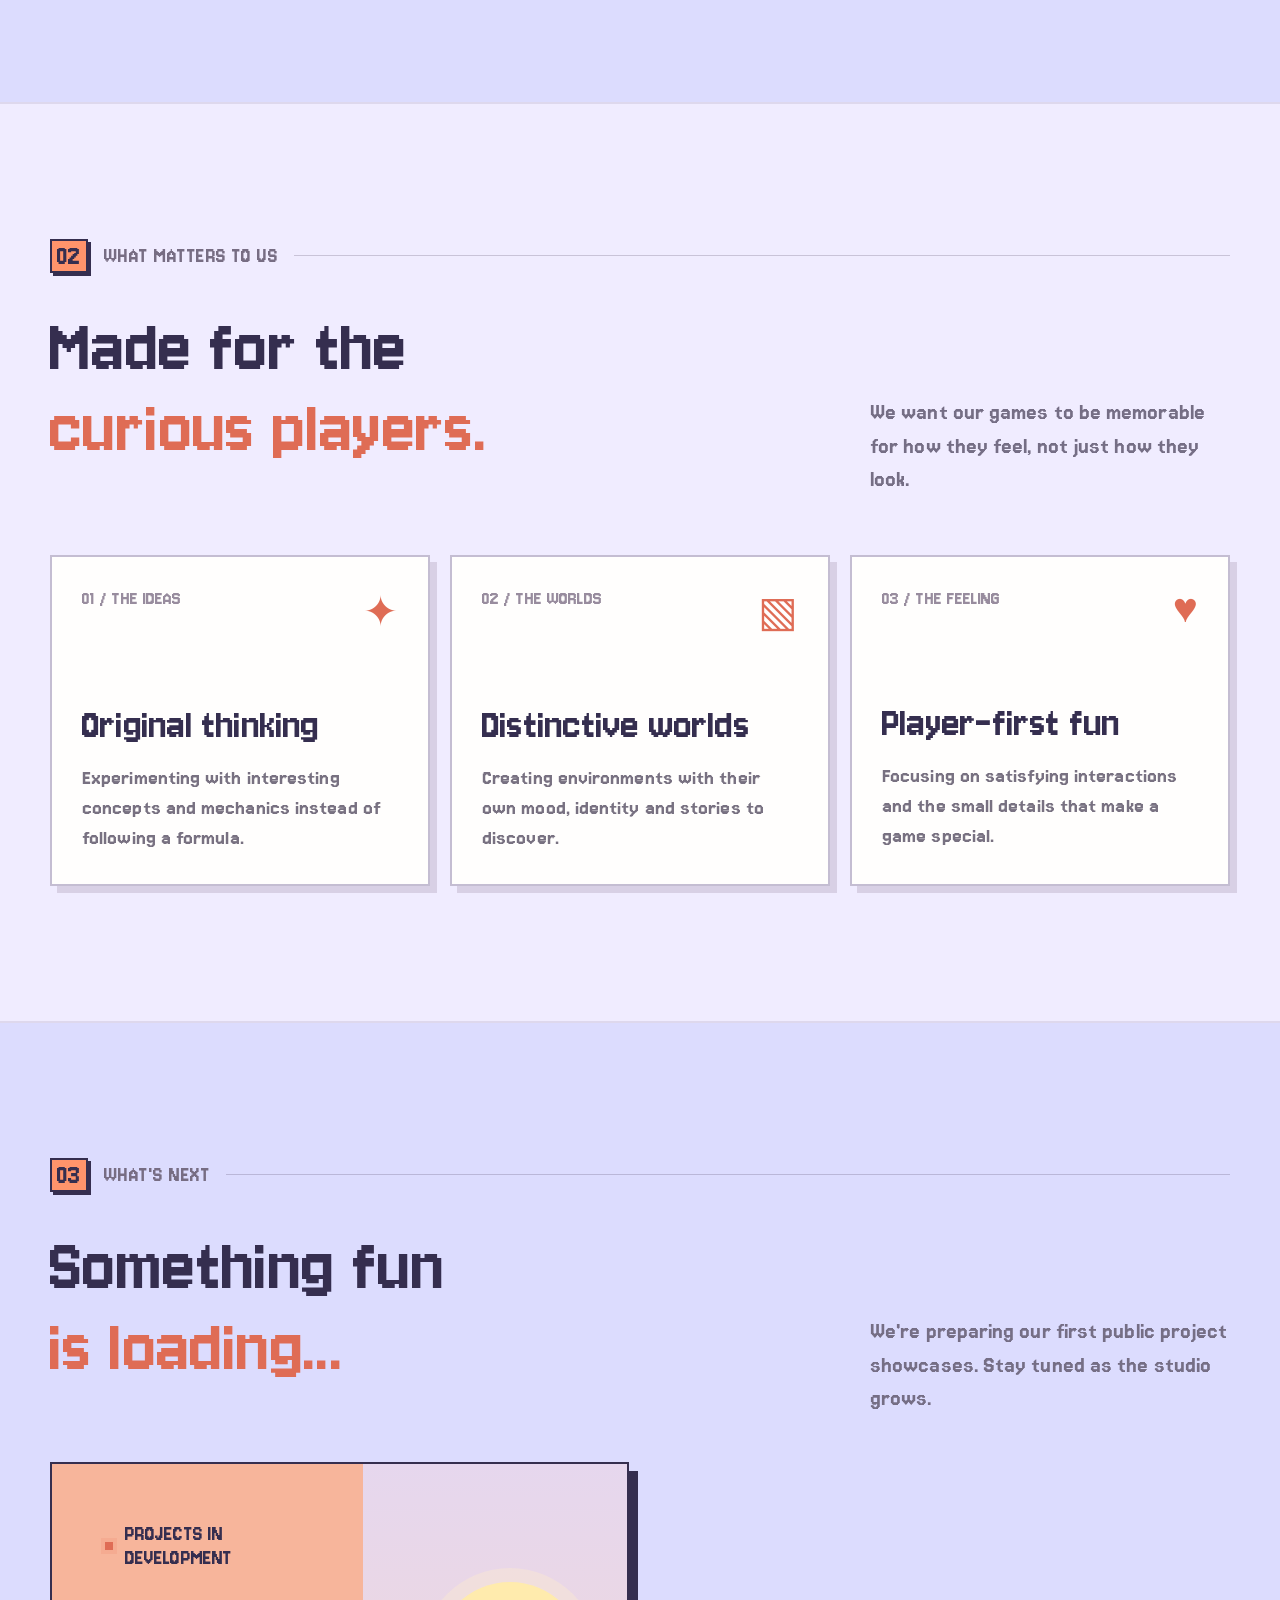
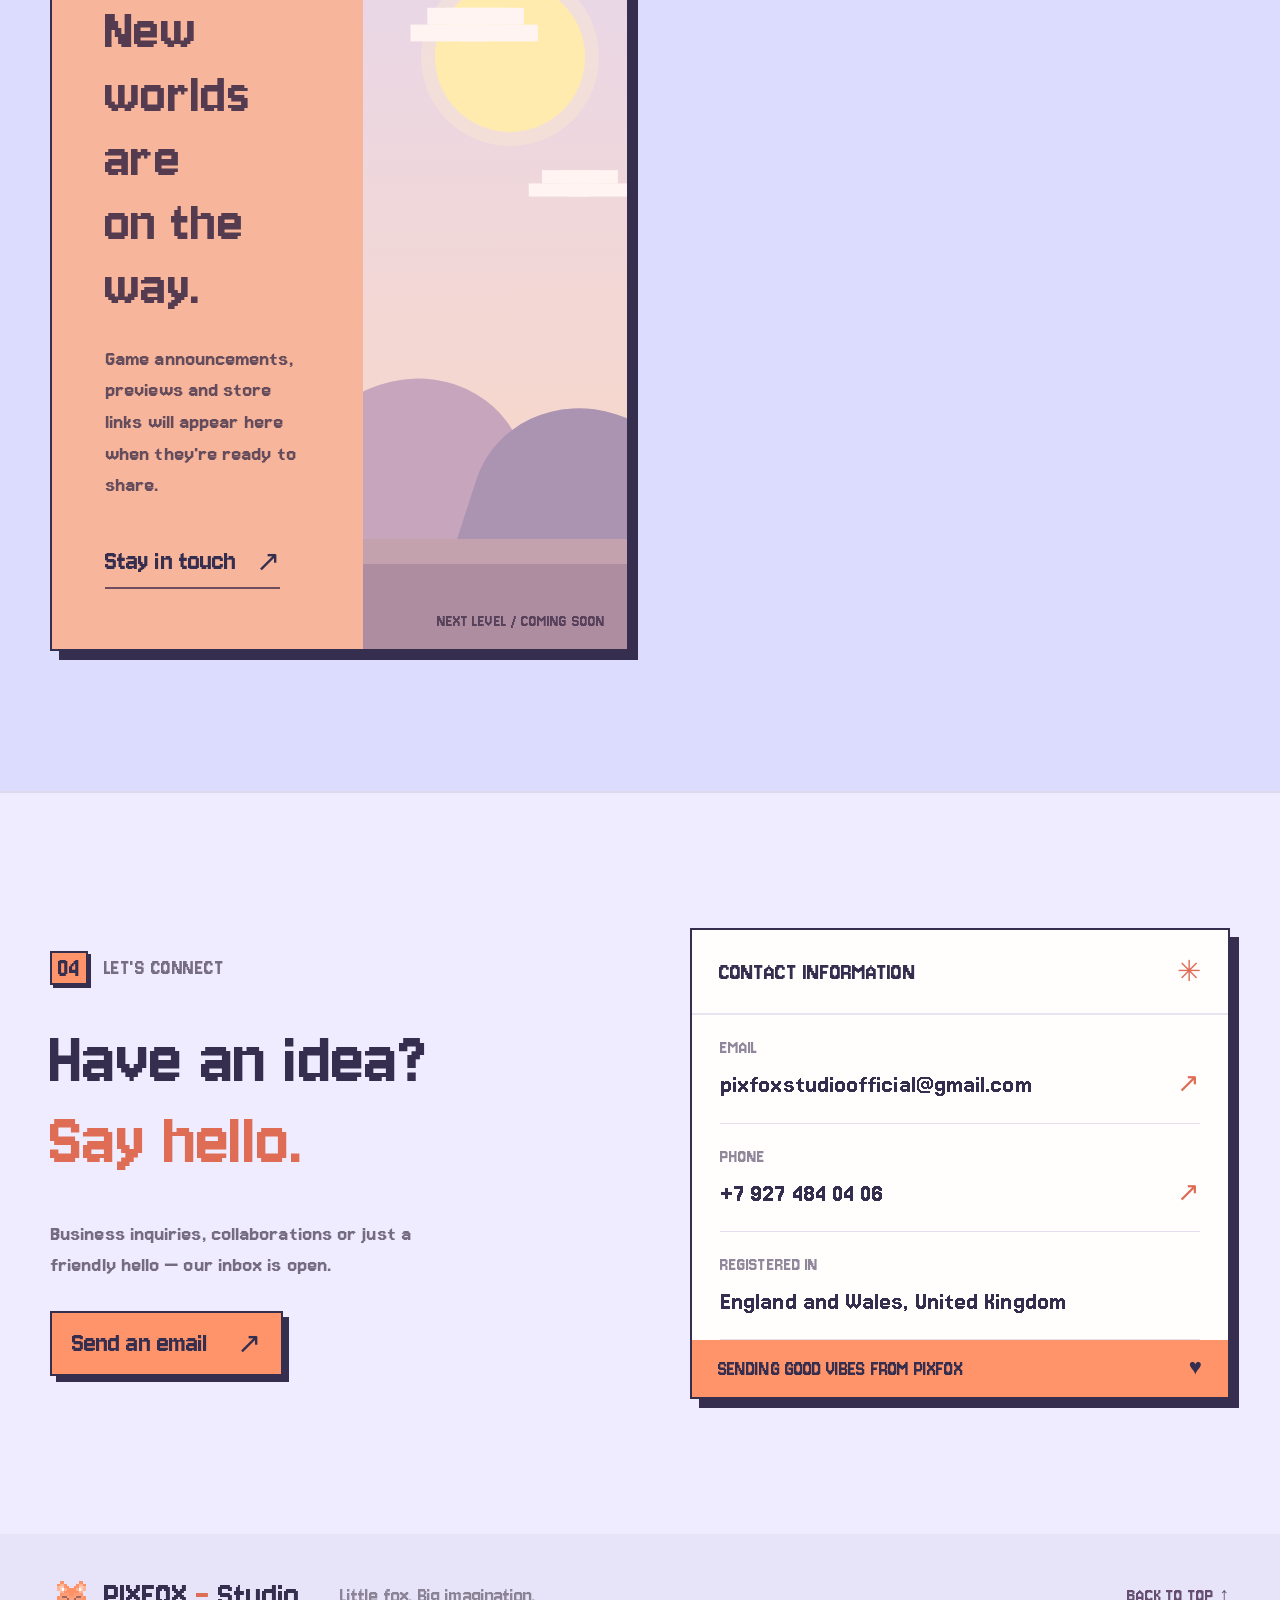
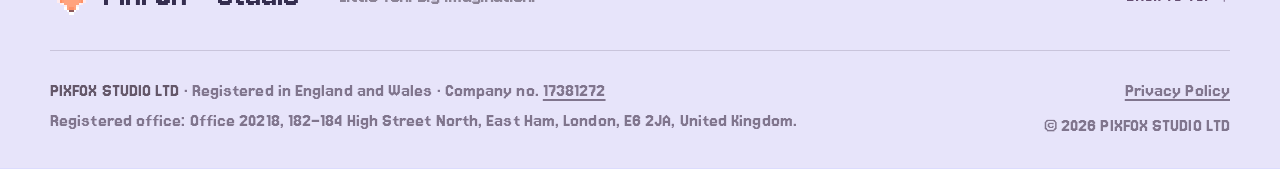
==== commit a03a4911: "Hide empty news navigation until first post" ====
--- a/index.html
+++ b/index.html
@@ -31,7 +31,7 @@
         <a href="#about">The studio</a>
         <a href="#vision">Our vision</a>
         <a href="#projects">Projects</a>
-        <a href="#news">News</a>
+        <a id="news-nav" href="#news" hidden>News</a>
       </div>
       <a class="nav-cta" href="#contact">Say hello <span aria-hidden="true">↗</span></a>
     </nav>
--- a/styles.css
+++ b/styles.css
@@ -111,3 +111,26 @@
 .hero h1{font-size:clamp(61px,6.6vw,85px)}
 .section-title{font-size:clamp(55px,5.8vw,78px)}
 }
+
+/* PIXFOX Admin-managed content */
+.cms-game-grid{display:grid;grid-template-columns:repeat(2,minmax(0,1fr));gap:22px}
+.cms-game-card{min-height:390px;background:#f7b59b;border:2px solid var(--deep);box-shadow:8px 8px 0 var(--deep);display:grid;grid-template-columns:1fr .85fr;position:relative;overflow:hidden}
+.cms-game-copy{padding:38px 30px;position:relative;z-index:1}
+.cms-game-copy h3{font:400 clamp(34px,3vw,48px)/1.05 var(--pixel);margin:26px 0 17px;color:#543b50}
+.cms-game-copy p{font-size:21px;line-height:1.35;color:#654c5c}
+.cms-game-platform{font:22px var(--pixel);color:#654c5c;margin-top:18px}
+.cms-game-link{display:inline-flex;margin-top:18px;padding-bottom:5px;border-bottom:2px solid #704d5c;font:25px var(--pixel)}
+.cms-game-visual{position:relative;display:grid;place-items:center;overflow:hidden;background:linear-gradient(145deg,#e6d7ee,#f5d7ce)}
+.cms-game-image{width:100%;height:100%;position:absolute;inset:0;object-fit:cover}
+.cms-game-symbol{font:100px var(--pixel);color:var(--orange-dark);text-shadow:5px 5px rgba(255,255,255,.5)}
+.cms-news-section{background:#f0ecff;border-block:2px solid rgba(90,78,106,.12)}
+.cms-news-grid{display:grid;grid-template-columns:repeat(3,minmax(0,1fr));gap:20px}
+.cms-news-card{background:#fffefd;border:2px solid #c4bdd2;box-shadow:6px 6px 0 #d8d0e5;overflow:hidden}
+.cms-news-image,.cms-news-placeholder{width:100%;height:190px;object-fit:cover;background:#e7dff0}
+.cms-news-placeholder{display:grid;place-items:center;font-size:55px;color:var(--orange-dark)}
+.cms-news-copy{padding:22px}
+.cms-news-meta{font:19px var(--pixel);color:#92879d}
+.cms-news-copy h3{font:400 34px/1.05 var(--pixel);margin:13px 0;color:var(--deep)}
+.cms-news-copy p{font-size:21px;line-height:1.35;color:#756e85;margin:0}
+@media(max-width:820px){.cms-game-grid{grid-template-columns:1fr}.cms-news-grid{grid-template-columns:1fr 1fr}.cms-game-card{min-height:320px}}
+@media(max-width:560px){.cms-news-grid{grid-template-columns:1fr}.cms-game-card{grid-template-columns:1fr}.cms-game-visual{min-height:230px}.cms-game-copy{padding:30px 24px}.cms-news-image,.cms-news-placeholder{height:170px}}
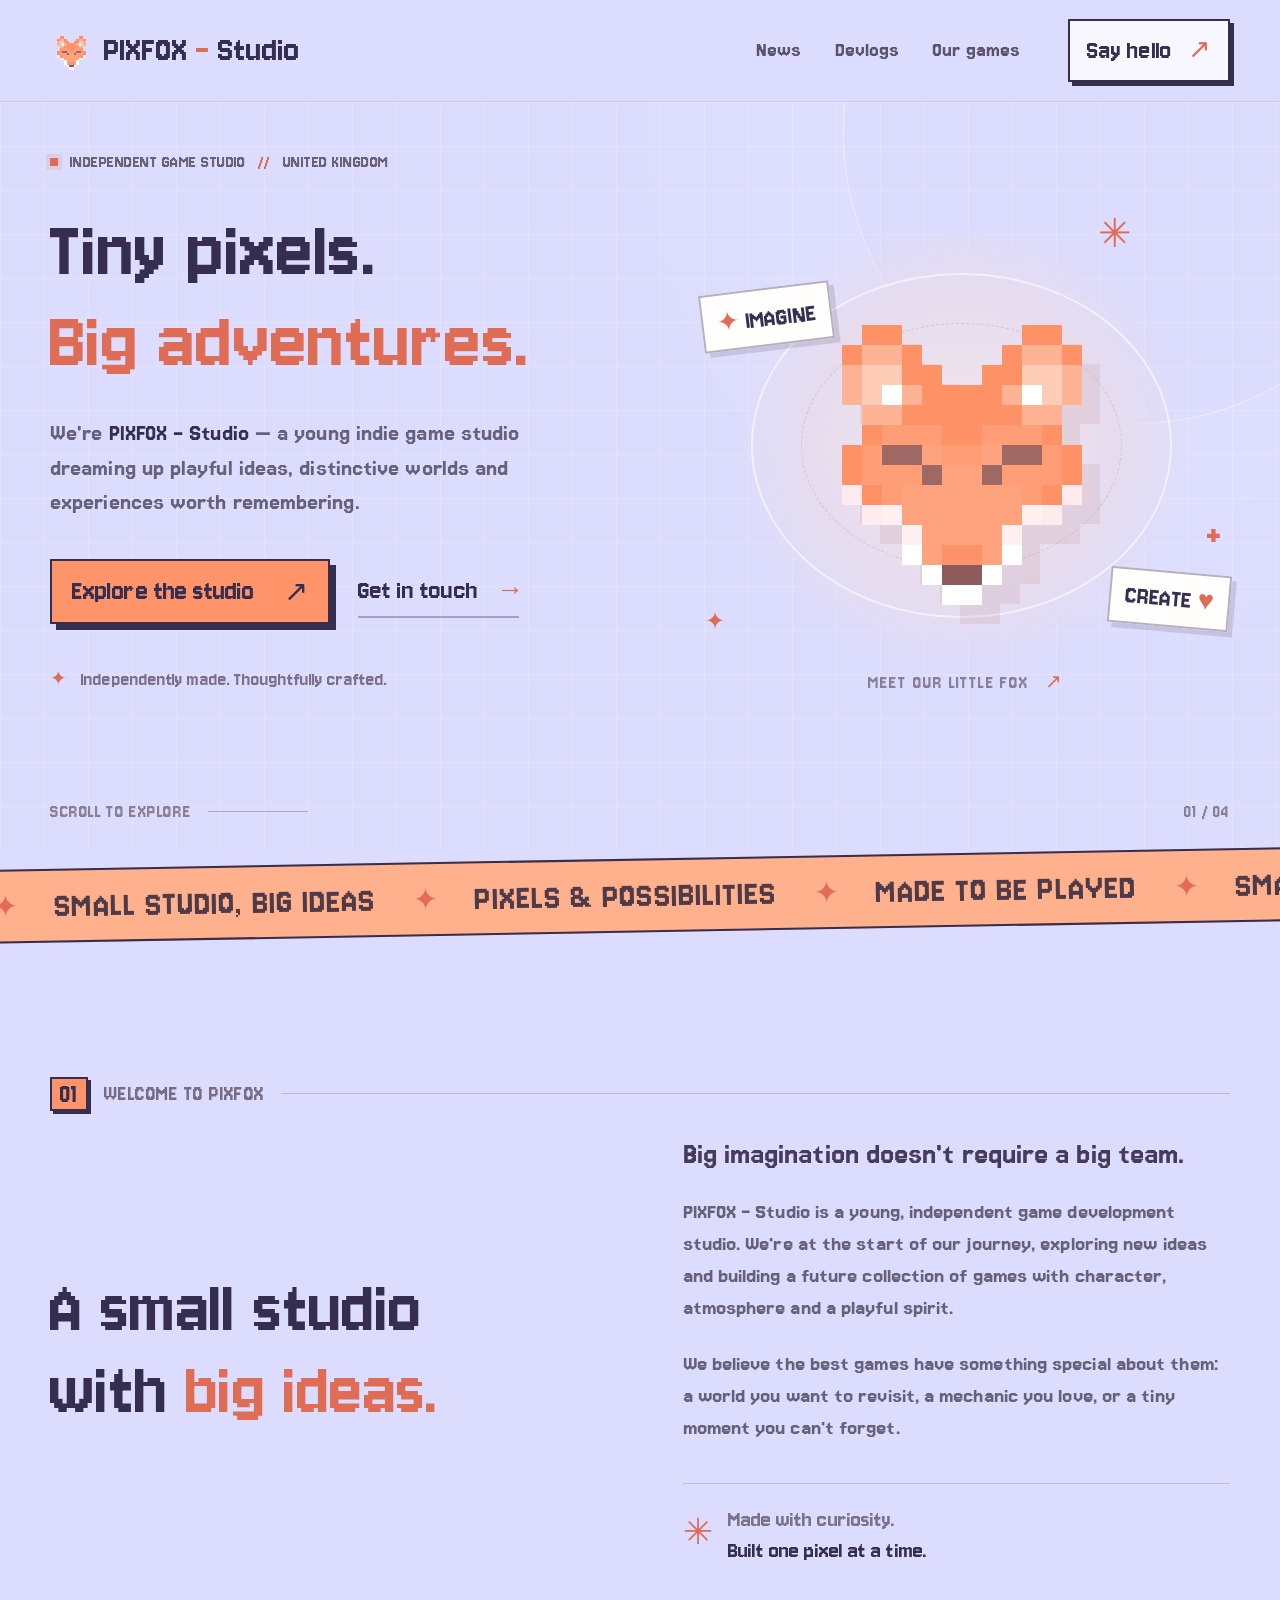
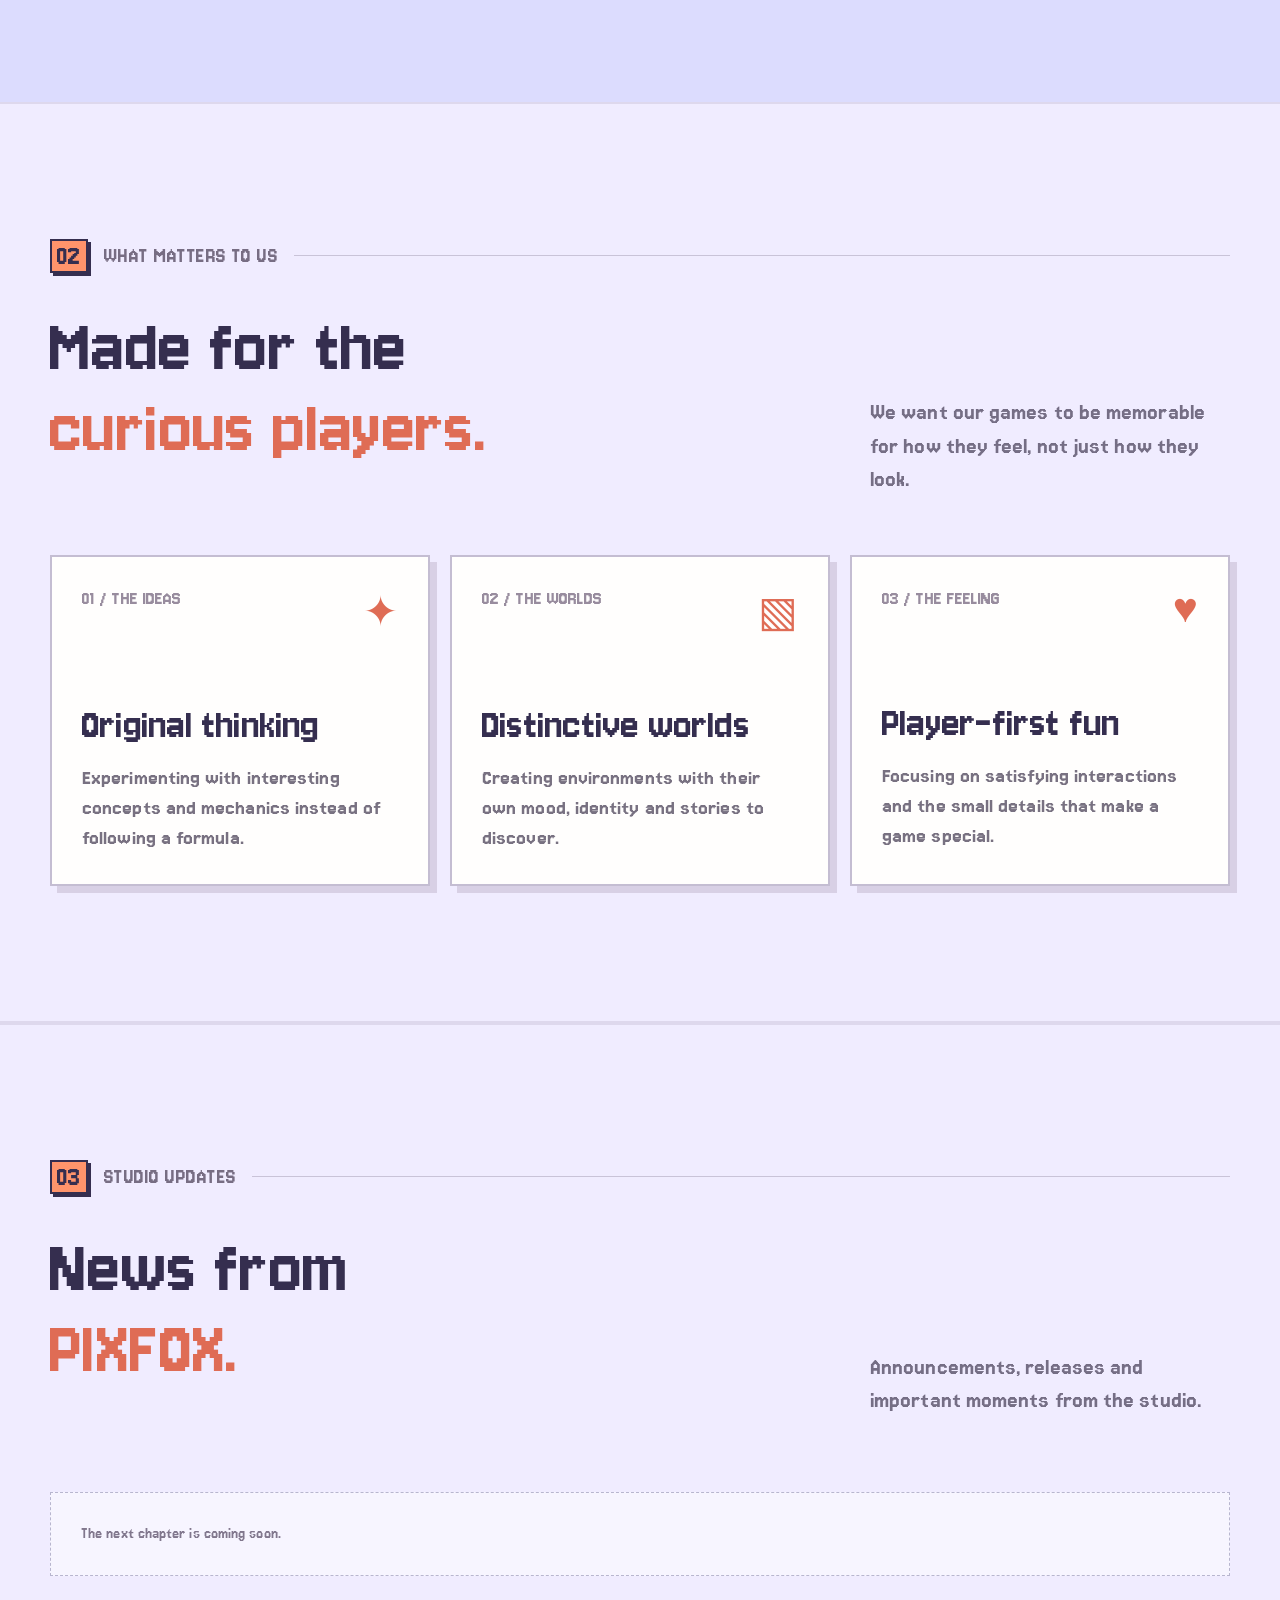
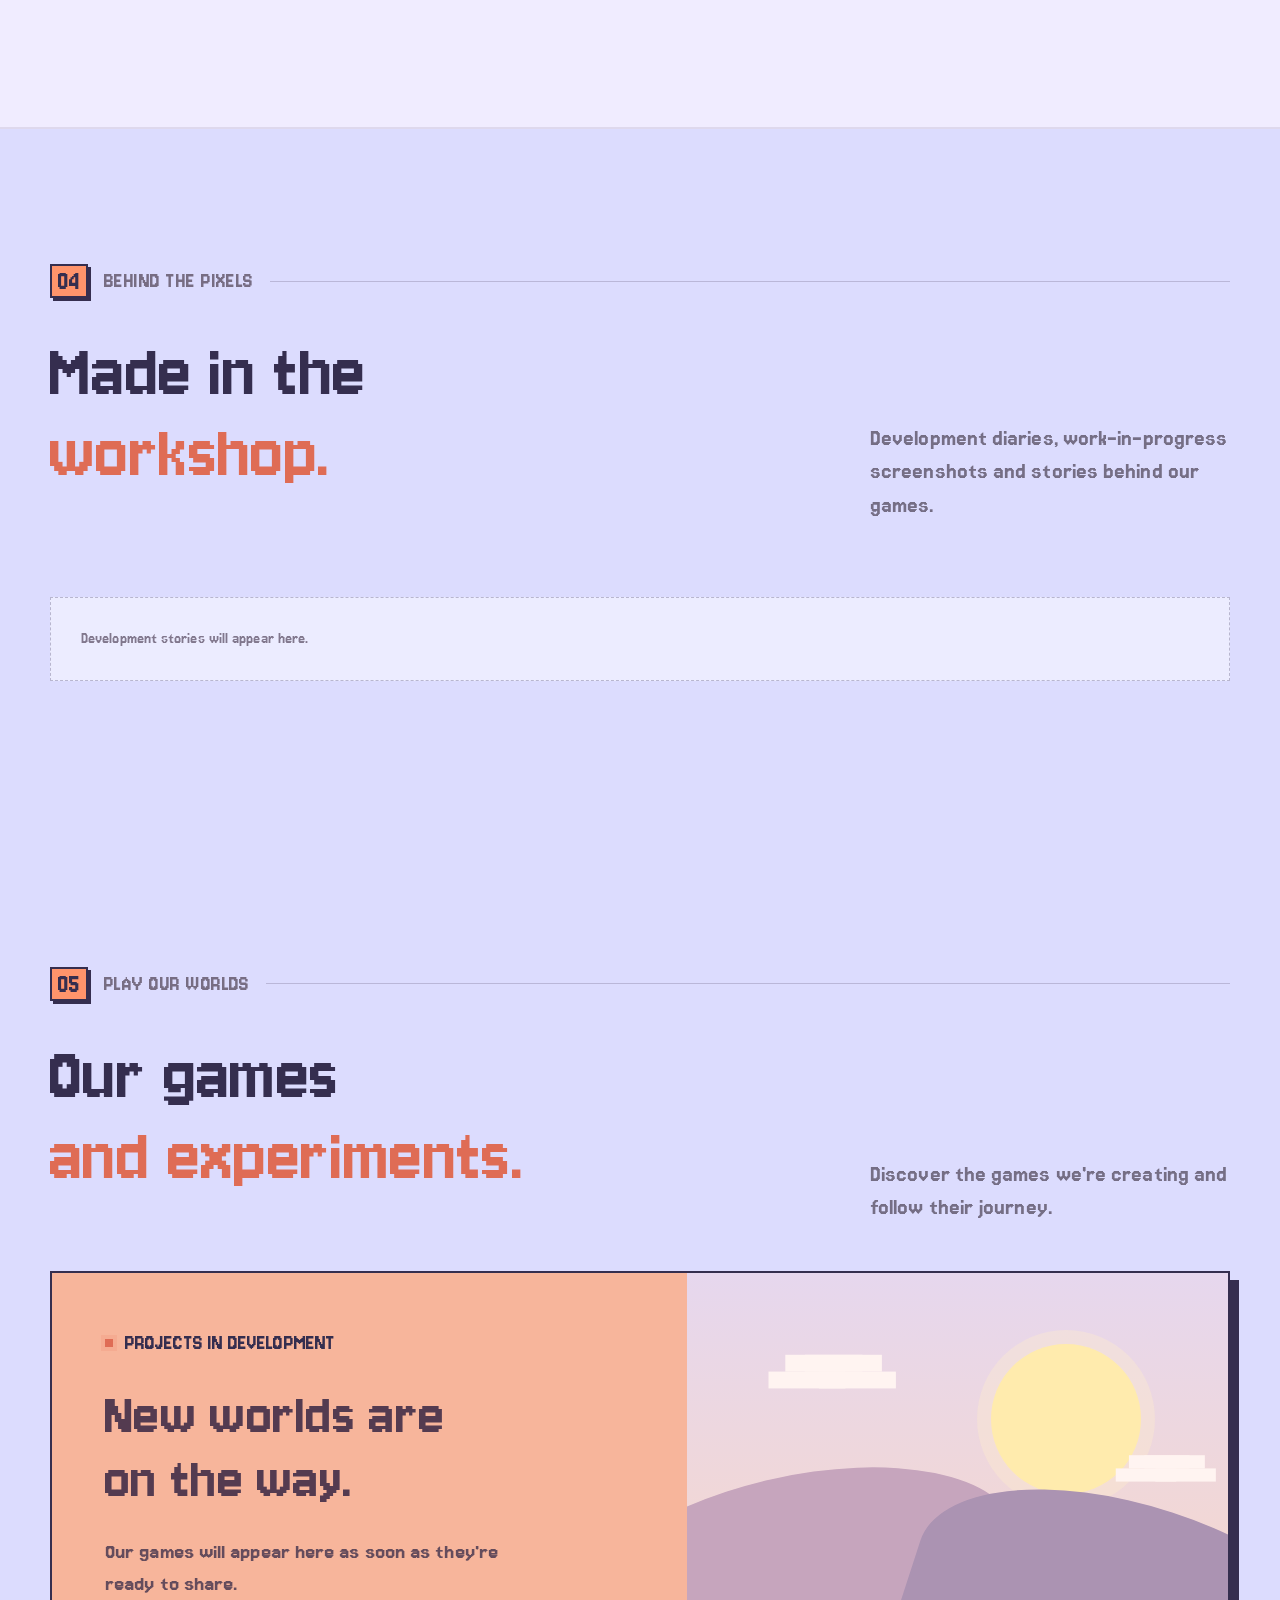
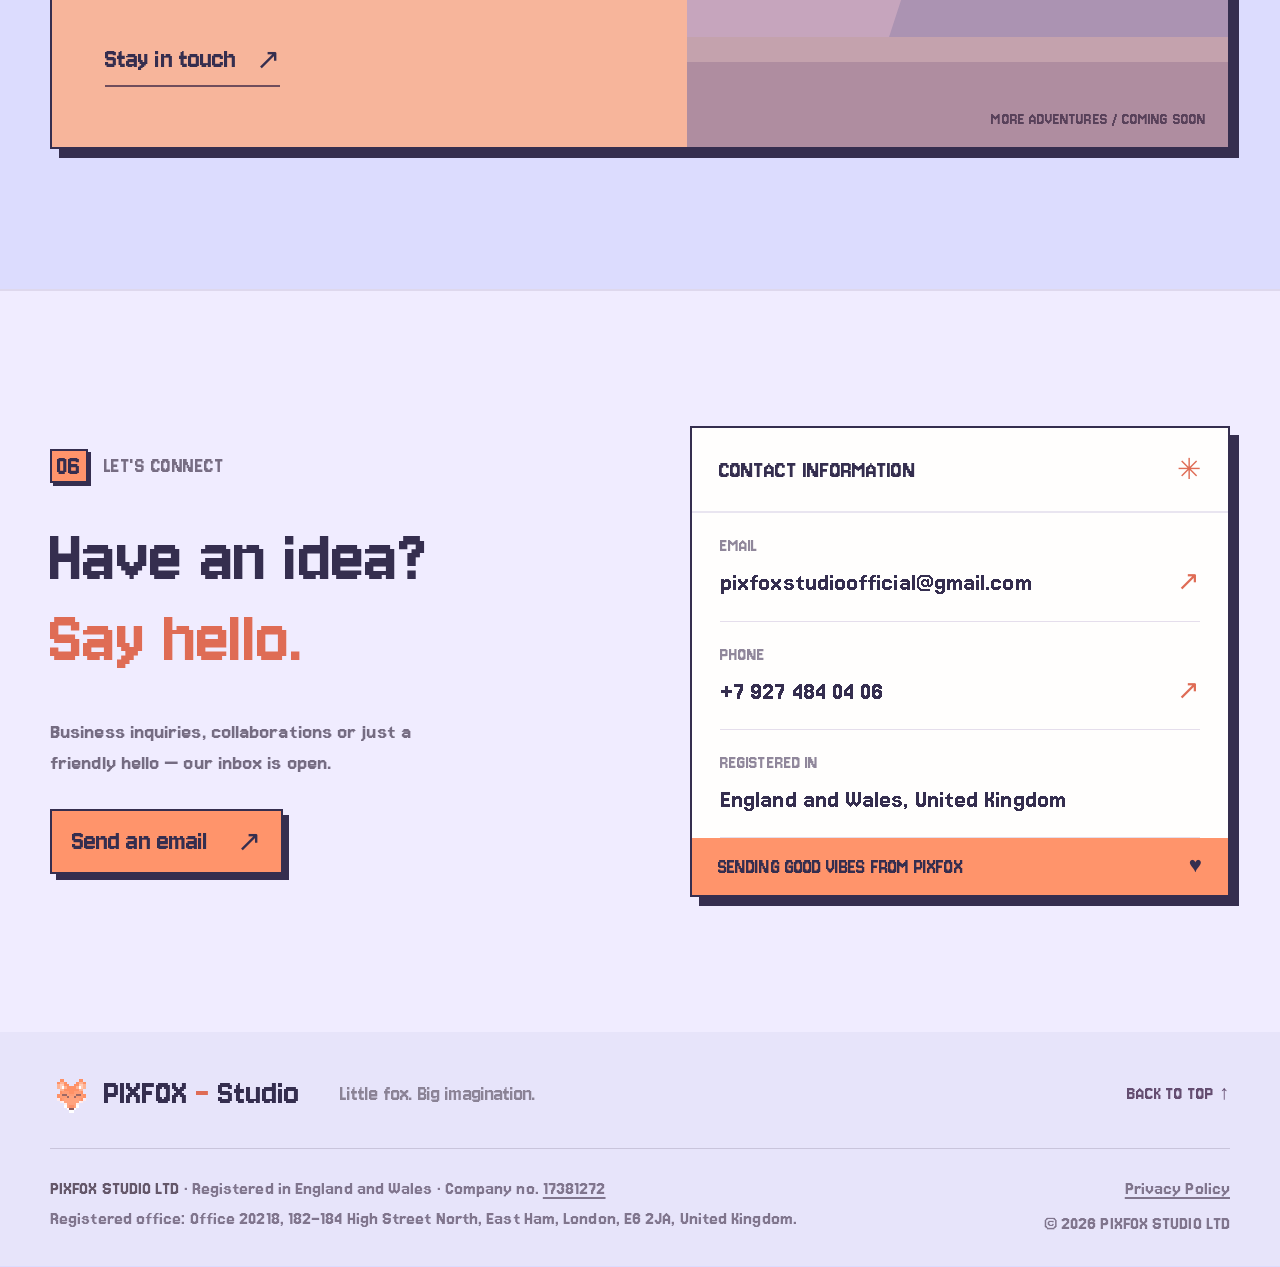
==== commit 4b460078: "Split studio content into news, devlogs and games" ====
--- a/index.html
+++ b/index.html
@@ -28,10 +28,9 @@
         <span>PIXFOX<span class="brand-dash"> - </span><span class="brand-studio">Studio</span></span>
       </a>
       <div class="nav-links">
-        <a href="#about">The studio</a>
-        <a href="#vision">Our vision</a>
-        <a href="#projects">Projects</a>
-        <a id="news-nav" href="#news" hidden>News</a>
+        <a href="#news">News</a>
+        <a href="#devlogs">Devlogs</a>
+        <a href="#games">Our games</a>
       </div>
       <a class="nav-cta" href="#contact">Say hello <span aria-hidden="true">↗</span></a>
     </nav>
@@ -99,30 +98,38 @@
       </div>
     </section>
 
-    <section class="section projects-section container" id="projects" aria-labelledby="projects-title">
-      <div class="section-top" data-reveal><span class="number-chip">03</span><span class="section-kicker">WHAT'S NEXT</span><span class="section-rule"></span></div>
-      <div class="section-heading-row projects-header" data-reveal><h2 class="section-title" id="projects-title">Something fun<br><em>is loading...</em></h2><p>We're preparing our first public project showcases. Stay tuned as the studio grows.</p></div>
-      <div id="projects-list" class="cms-game-grid">
-      <div class="project-card" data-reveal>
-        <div class="project-copy"><div class="project-label"><span class="online-dot" aria-hidden="true"></span> PROJECTS IN DEVELOPMENT</div><h3>New worlds are<br>on the way.</h3><p>Game announcements, previews and store links will appear here when they're ready to share.</p><a href="mailto:pixfoxstudioofficial@gmail.com?subject=PIXFOX%20Studio%20inquiry">Stay in touch <span aria-hidden="true">↗</span></a></div>
-        <div class="project-scene" aria-hidden="true"><div class="scene-sun"></div><div class="scene-cloud cloud-a"></div><div class="scene-cloud cloud-b"></div><div class="scene-hill hill-one"></div><div class="scene-hill hill-two"></div><div class="scene-terrain"></div></div>
-        <span class="project-id">NEXT LEVEL / COMING SOON</span>
-      </div>
+    <section class="section cms-news-section" id="news" aria-labelledby="news-title">
+      <div class="container">
+        <div class="section-top" data-reveal><span class="number-chip">03</span><span class="section-kicker">STUDIO UPDATES</span><span class="section-rule"></span></div>
+        <div class="section-heading-row" data-reveal><h2 class="section-title" id="news-title">News from<br><em>PIXFOX.</em></h2><p>Announcements, releases and important moments from the studio.</p></div>
+        <div id="news-list" class="cms-news-grid"><p class="cms-empty">The next chapter is coming soon.</p></div>
       </div>
     </section>
 
-    <section class="section cms-news-section" id="news" aria-labelledby="news-title" hidden>
+    <section class="section cms-devlogs-section" id="devlogs" aria-labelledby="devlogs-title">
       <div class="container">
-        <div class="section-top" data-reveal><span class="number-chip">04</span><span class="section-kicker">FROM THE STUDIO</span><span class="section-rule"></span></div>
-        <div class="section-heading-row" data-reveal><h2 class="section-title" id="news-title">Fresh from<br><em>PIXFOX.</em></h2><p>News, updates and little milestones from our studio.</p></div>
-        <div id="news-list" class="cms-news-grid"></div>
+        <div class="section-top" data-reveal><span class="number-chip">04</span><span class="section-kicker">BEHIND THE PIXELS</span><span class="section-rule"></span></div>
+        <div class="section-heading-row" data-reveal><h2 class="section-title" id="devlogs-title">Made in the<br><em>workshop.</em></h2><p>Development diaries, work-in-progress screenshots and stories behind our games.</p></div>
+        <div id="devlogs-list" class="cms-devlogs-grid"><p class="cms-empty">Development stories will appear here.</p></div>
+      </div>
+    </section>
+
+    <section class="section projects-section container" id="games" aria-labelledby="games-title">
+      <div class="section-top" data-reveal><span class="number-chip">05</span><span class="section-kicker">PLAY OUR WORLDS</span><span class="section-rule"></span></div>
+      <div class="section-heading-row projects-header" data-reveal><h2 class="section-title" id="games-title">Our games<br><em>and experiments.</em></h2><p>Discover the games we're creating and follow their journey.</p></div>
+      <div id="games-list" class="cms-game-grid">
+        <div class="project-card" data-reveal>
+          <div class="project-copy"><div class="project-label"><span class="online-dot" aria-hidden="true"></span> PROJECTS IN DEVELOPMENT</div><h3>New worlds are<br>on the way.</h3><p>Our games will appear here as soon as they're ready to share.</p><a href="mailto:pixfoxstudioofficial@gmail.com?subject=PIXFOX%20Studio%20inquiry">Stay in touch <span aria-hidden="true">↗</span></a></div>
+          <div class="project-scene" aria-hidden="true"><div class="scene-sun"></div><div class="scene-cloud cloud-a"></div><div class="scene-cloud cloud-b"></div><div class="scene-hill hill-one"></div><div class="scene-hill hill-two"></div><div class="scene-terrain"></div></div>
+          <span class="project-id">MORE ADVENTURES / COMING SOON</span>
+        </div>
       </div>
     </section>
 
     <section class="section contact-section" id="contact" aria-labelledby="contact-title">
       <div class="container contact-layout">
         <div class="contact-copy" data-reveal>
-          <div class="section-top"><span class="number-chip">04</span><span class="section-kicker">LET'S CONNECT</span></div>
+          <div class="section-top"><span class="number-chip">06</span><span class="section-kicker">LET'S CONNECT</span></div>
           <h2 class="section-title" id="contact-title">Have an idea?<br><em>Say hello.</em></h2>
           <p>Business inquiries, collaborations or just a friendly hello — our inbox is open.</p>
           <a class="pixel-btn primary-btn" href="mailto:pixfoxstudioofficial@gmail.com?subject=Hello%20PIXFOX%20-%20Studio">Send an email <span aria-hidden="true">↗</span></a>
--- a/styles.css
+++ b/styles.css
@@ -134,3 +134,41 @@
 .cms-news-copy p{font-size:21px;line-height:1.35;color:#756e85;margin:0}
 @media(max-width:820px){.cms-game-grid{grid-template-columns:1fr}.cms-news-grid{grid-template-columns:1fr 1fr}.cms-game-card{min-height:320px}}
 @media(max-width:560px){.cms-news-grid{grid-template-columns:1fr}.cms-game-card{grid-template-columns:1fr}.cms-game-visual{min-height:230px}.cms-game-copy{padding:30px 24px}.cms-news-image,.cms-news-placeholder{height:170px}}
+
+.cms-game-grid > .project-card{grid-column:1/-1}
+
+.cms-news-full{margin-top:14px;border-top:1px solid #e5deec;padding-top:10px;color:#756e85}
+.cms-news-full summary{cursor:pointer;font:22px var(--pixel);color:var(--orange-dark)}
+.cms-news-full p{white-space:pre-line;margin-top:10px}
+
+
+/* CMS-powered content sections */
+.cms-news-grid,.cms-devlogs-grid{display:grid;grid-template-columns:repeat(2,minmax(0,1fr));gap:22px}
+.cms-news-card,.cms-devlog-card,.cms-game-card{background:#fffefd;border:2px solid var(--deep);box-shadow:7px 7px 0 rgba(53,46,79,.22);overflow:hidden}
+.cms-news-card{display:grid;grid-template-columns:minmax(130px,.72fr) 1fr;min-height:245px}
+.cms-news-image{width:100%;height:100%;min-height:245px;object-fit:cover;background:#e9e2f4}
+.cms-news-placeholder{display:grid;place-items:center;min-height:245px;background:#f7d9cf;color:var(--orange-dark);font-size:54px}
+.cms-news-copy,.cms-devlog-copy{padding:25px}
+.cms-news-meta{font:700 14px var(--pixel);letter-spacing:.06em;color:#98869b;text-transform:uppercase}
+.cms-news-copy h3,.cms-devlog-copy h3{font:700 29px/1.12 var(--pixel);margin:16px 0 12px;color:var(--deep)}
+.cms-news-copy>p,.cms-devlog-copy>p{font-size:14px;line-height:1.7;color:#756e85;margin:0}
+.cms-news-full{margin-top:18px;font:700 16px var(--pixel);color:var(--orange-dark)}
+.cms-news-full summary{cursor:pointer}
+.cms-news-full p{white-space:pre-wrap;font:400 14px/1.75 var(--font);color:#756e85}
+.cms-devlog-card{display:grid;grid-template-columns:1fr 1fr;min-height:260px}
+.cms-devlog-visual{position:relative;min-height:260px;background:#e8dff2;overflow:hidden}
+.cms-devlog-image{width:100%;height:100%;position:absolute;inset:0;object-fit:cover}
+.cms-devlog-symbol{position:absolute;inset:0;display:grid;place-items:center;font-size:64px;color:var(--orange-dark)}
+.cms-game-grid{display:grid;grid-template-columns:1fr 1fr;gap:22px}
+.cms-game-card{display:grid;grid-template-columns:1fr 1fr;min-height:330px}
+.cms-game-copy{padding:30px 26px;display:flex;flex-direction:column;align-items:flex-start}
+.cms-game-copy h3{font:700 34px/1.1 var(--pixel);margin:25px 0 14px}
+.cms-game-copy>p{font-size:14px;line-height:1.7;color:#756e85;margin:0}
+.cms-game-platform{margin-top:16px;font:700 14px var(--pixel);color:#92869a}
+.cms-game-link{margin-top:auto;padding-top:20px;font:700 18px var(--pixel);color:var(--orange-dark)}
+.cms-game-visual{position:relative;min-height:100%;background:linear-gradient(145deg,#f4d8d0,#dcd7f1);overflow:hidden}
+.cms-game-image{position:absolute;inset:0;width:100%;height:100%;object-fit:cover}
+.cms-game-symbol{position:absolute;inset:0;display:grid;place-items:center;font-size:66px;color:var(--orange-dark)}
+.cms-empty{grid-column:1/-1;padding:30px;background:rgba(255,255,255,.45);border:1px dashed var(--border);color:#81778d;font-size:16px}
+@media(max-width:820px){.cms-news-grid,.cms-devlogs-grid,.cms-game-grid{grid-template-columns:1fr}.cms-news-card{grid-template-columns:1fr}.cms-news-image,.cms-news-placeholder{height:210px;min-height:210px}.cms-devlog-card{grid-template-columns:1fr}.cms-devlog-visual{min-height:220px}.cms-game-card{min-height:280px}}
+@media(max-width:520px){.cms-game-card{grid-template-columns:1fr}.cms-game-visual{min-height:210px;grid-row:1}.cms-game-copy{min-height:245px}.cms-news-copy,.cms-devlog-copy{padding:22px}}
